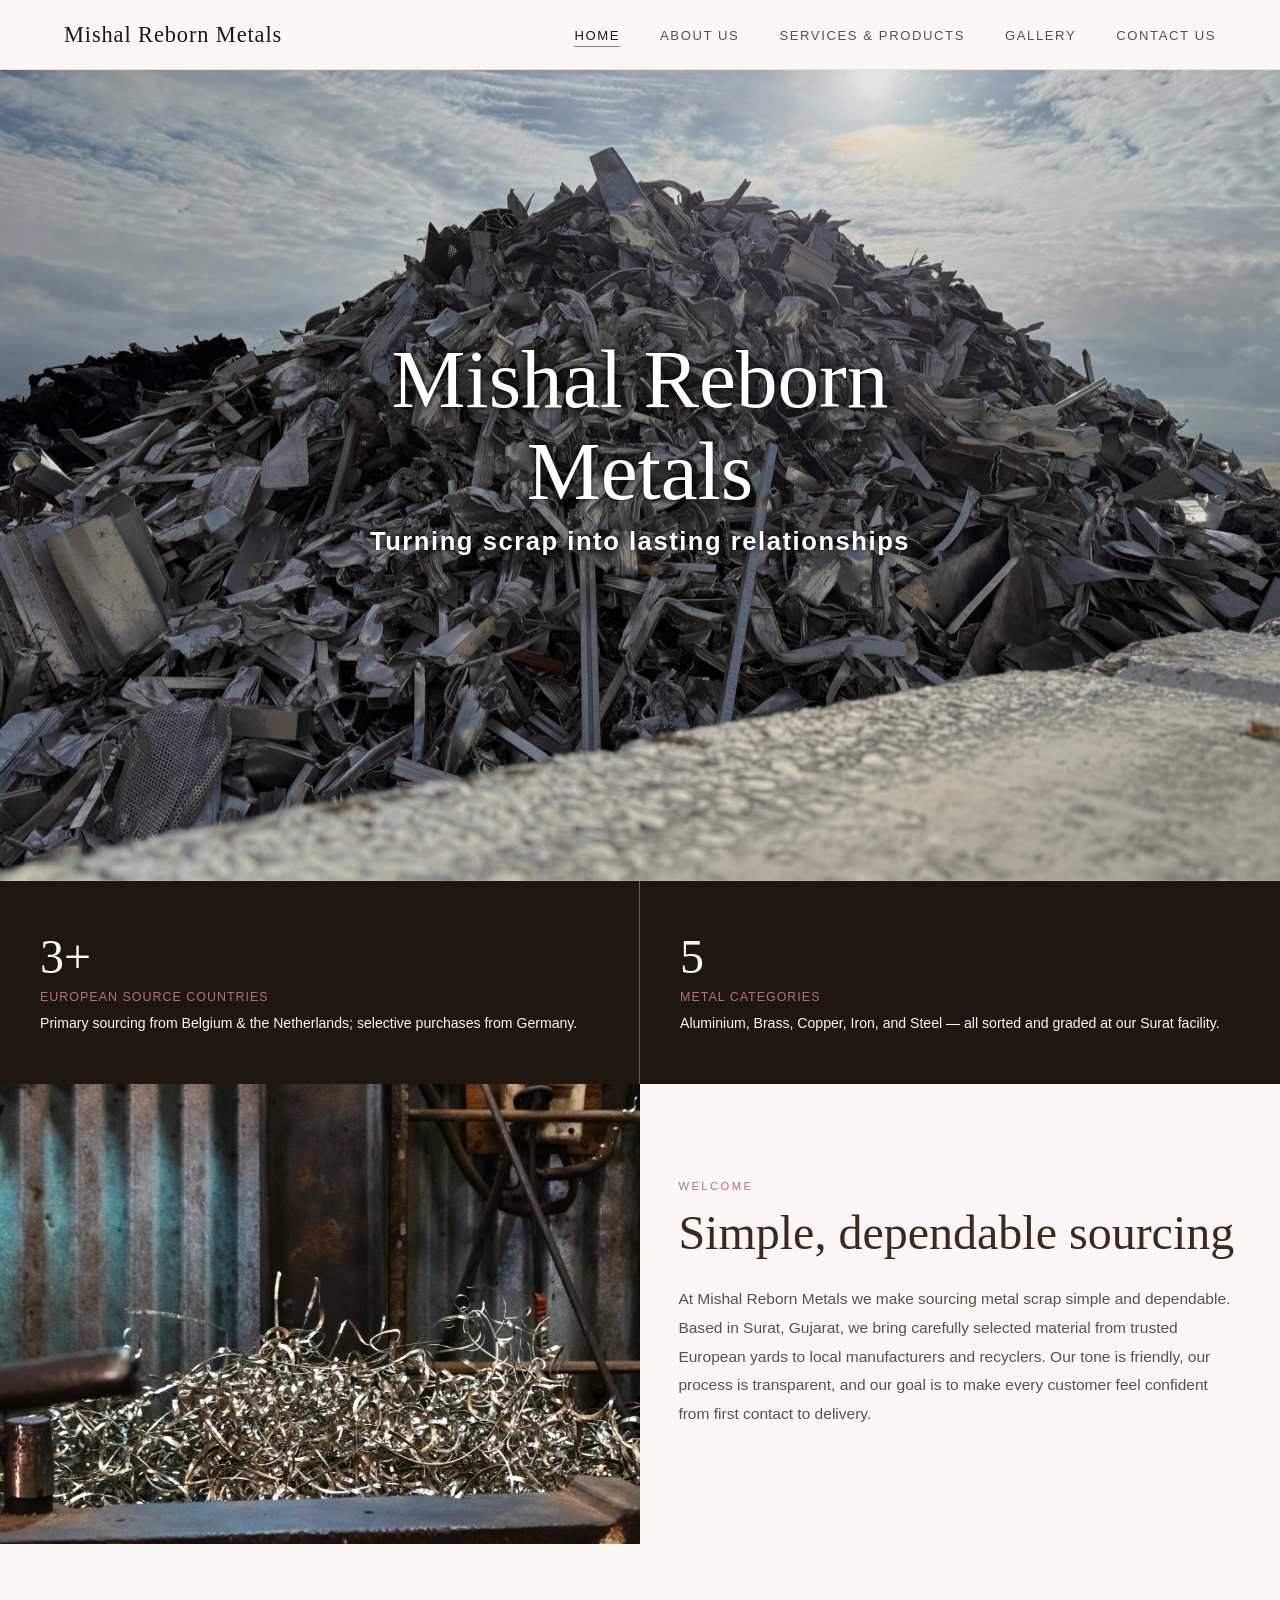
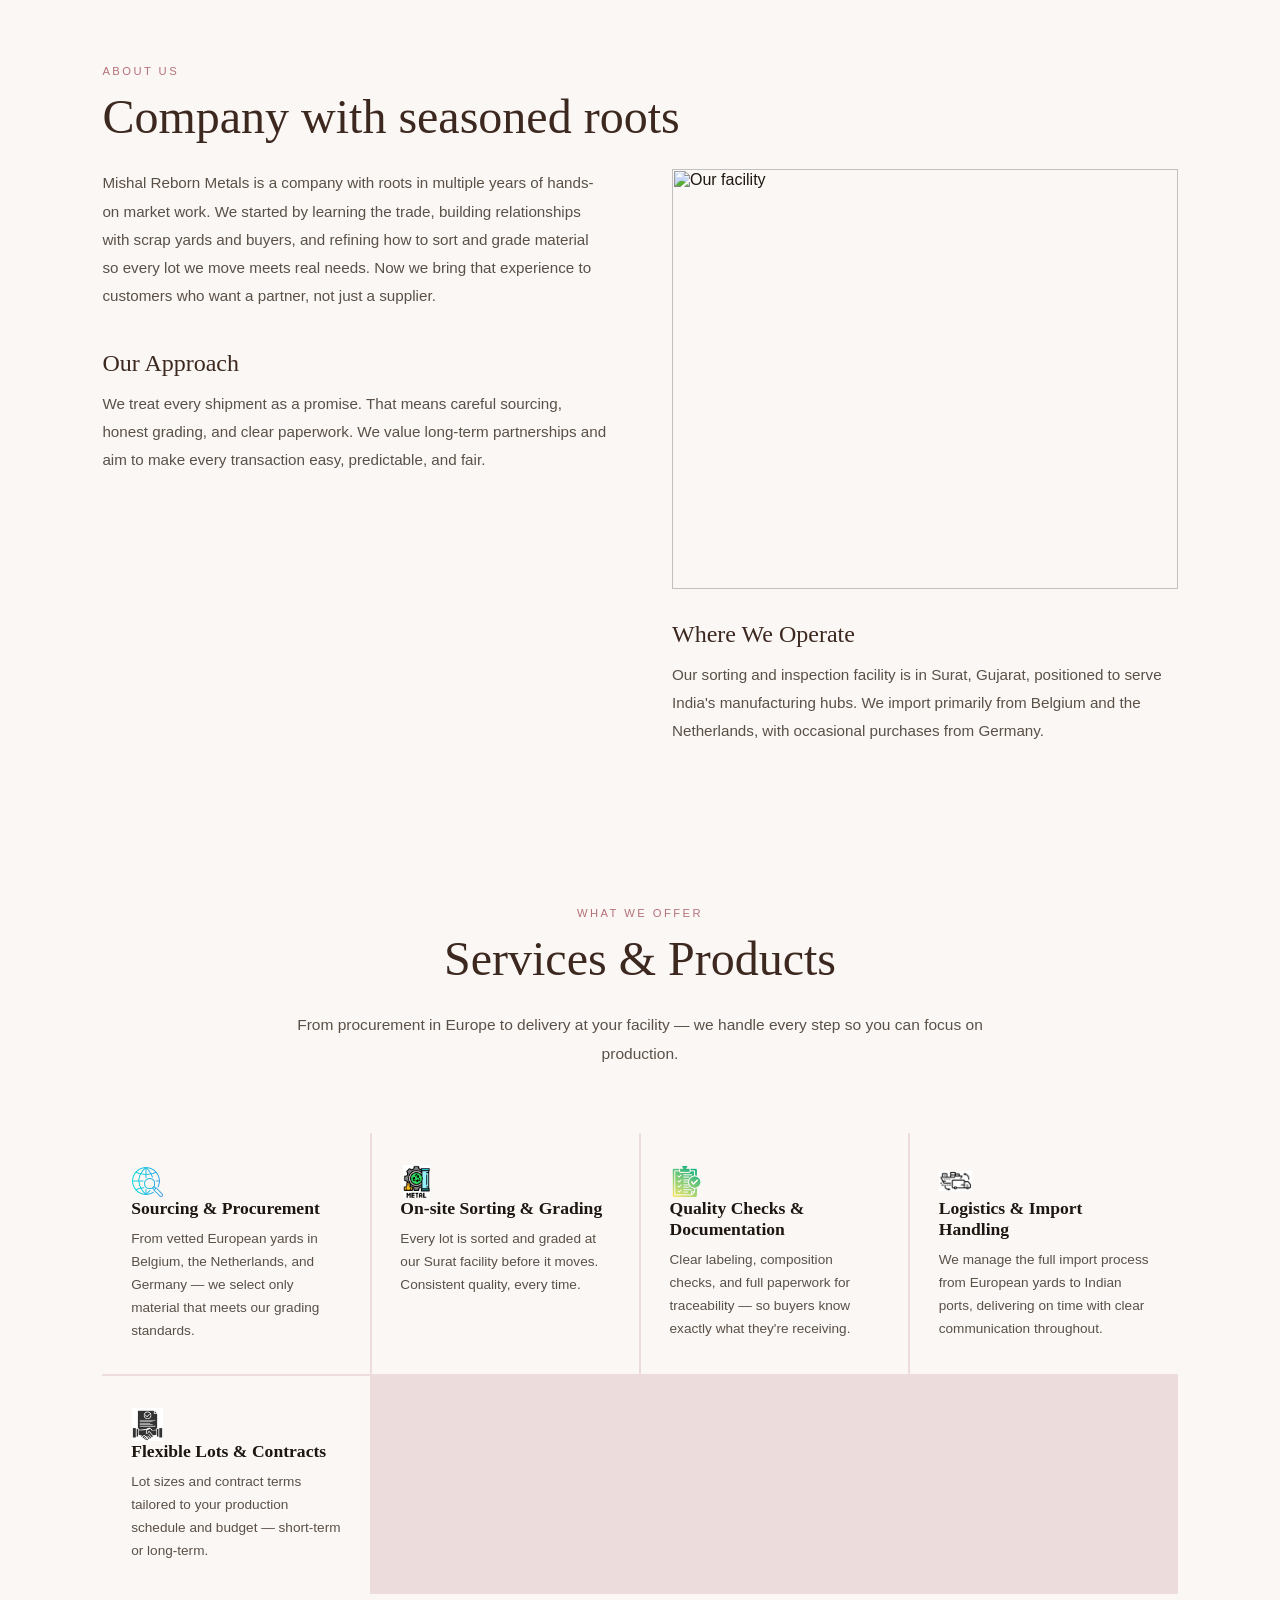
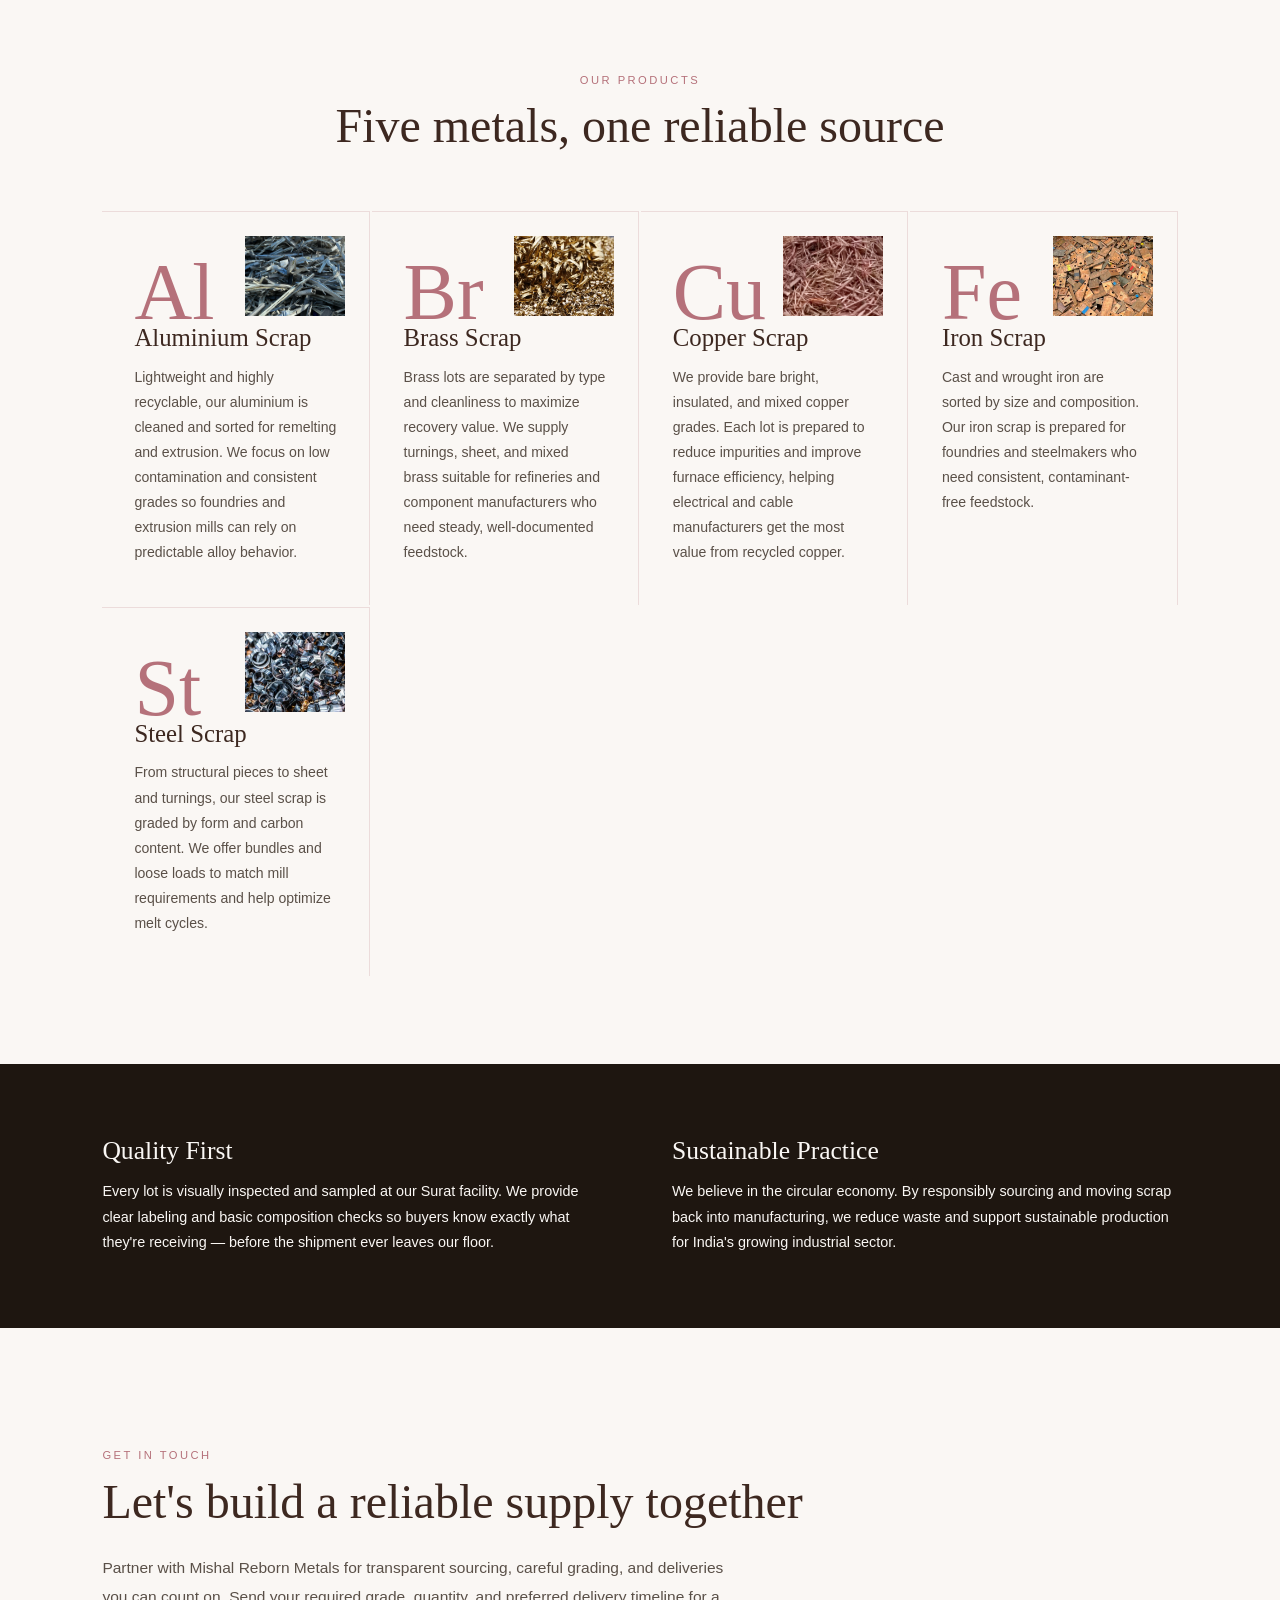
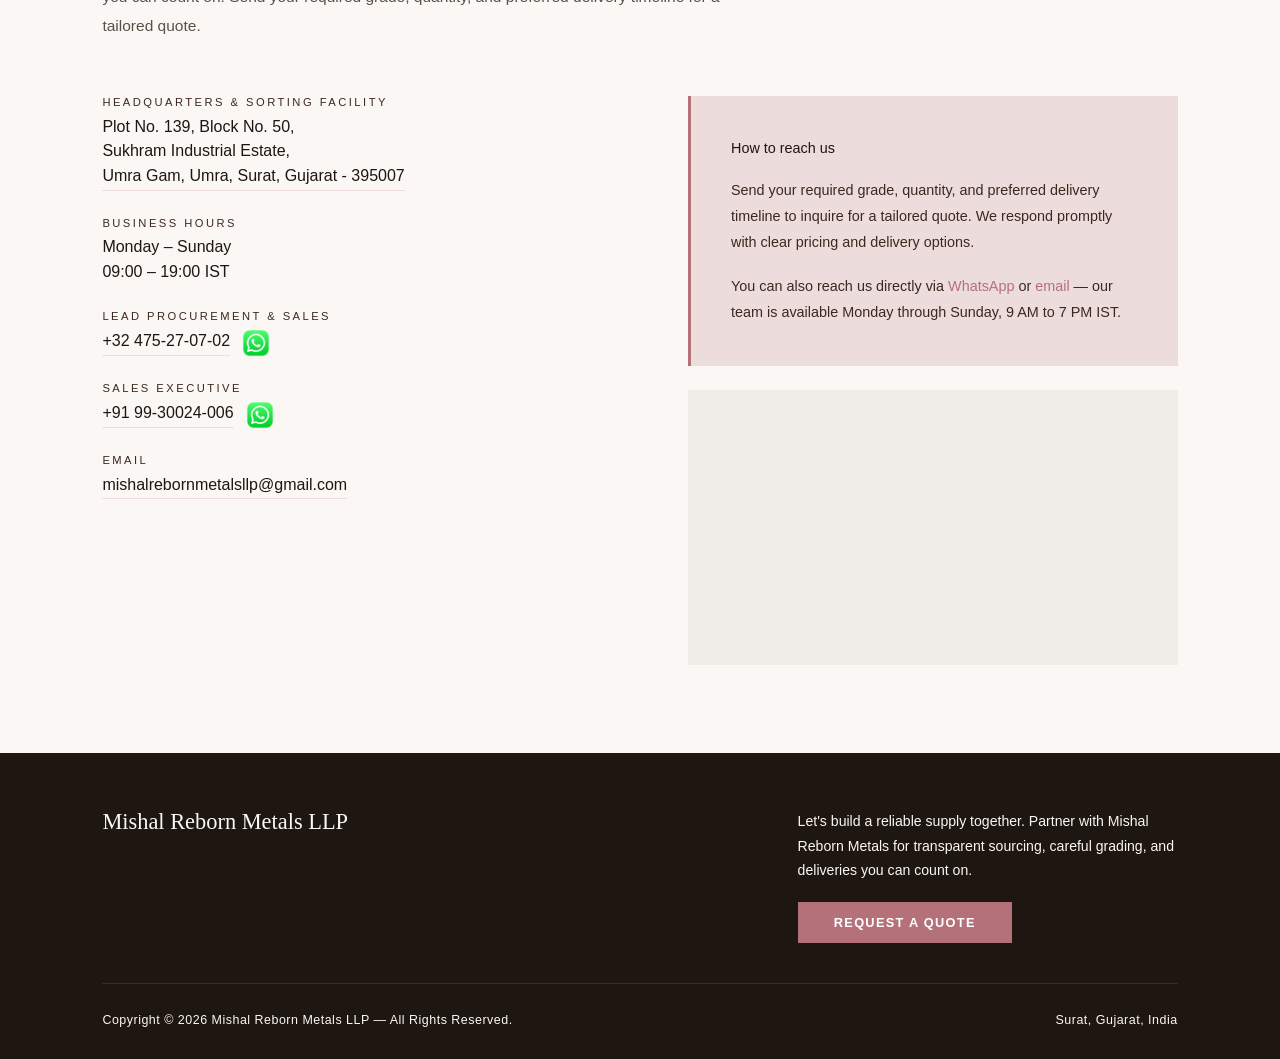
==== index.html @ 18090e24 "Update index.html" ====
@import url('https://fonts.cdnfonts.com/css/pristina');
<!DOCTYPE html>
<html lang="en">
<head>
  <meta charset="UTF-8" />
  <meta name="viewport" content="width=device-width, initial-scale=1.0" />
  <title>Mishal Reborn Metals LLP</title>
  <link href="static/styles.css" rel="stylesheet" />
</head>
<body>
  
<!-- simple & dependable or the current text
 2  -->
<nav id="navbar">
  <a class="nav-brand" href="#home">Mishal Reborn Metals</a>
  <button class="nav-toggle" id="navToggle" onclick="toggleNav()" aria-label="Menu">
    <span></span><span></span><span></span>
  </button>
  <ul class="nav-links" id="navLinks">
    <li><a href="#home"     data-page="home">Home</a></li>
    <li><a href="#about"    data-page="about">About Us</a></li>
    <li><a href="#services" data-page="services">Services &amp; Products</a></li>
    <li><a href="gallery.html">Gallery</a></li> 
    <li><a href="#contact"  data-page="contact">Contact Us</a></li>
  </ul>
</nav>

<section id="home">
  <div class="hero">
    <div class="hero-bg"></div>
    <div class="hero-overlay"></div>
    <div class="hero-content">
      <h1 class="hero-title">Mishal Reborn<br>Metals</h1>
      <p class="hero-slogan"><strong>Turning scrap into lasting relationships</strong></p>
      <div class="hero-cta">
      </div>
    </div>
  </div>

  <div class="highlights">
    <div class="highlight-card">
      <div class="highlight-num">3+</div>
      <div class="highlight-label">European Source Countries</div>
      <div class="highlight-text">Primary sourcing from Belgium &amp; the Netherlands; selective purchases from Germany.</div>
    </div>
    <div class="highlight-card">
      <div class="highlight-num">5</div>
      <div class="highlight-label">Metal Categories</div>
      <div class="highlight-text">Aluminium, Brass, Copper, Iron, and Steel — all sorted and graded at our Surat facility.</div>
    </div>
  </div>

  <div class="split">
    <div class="split-img"></div>
    <div class="split-content">
      <p class="section-label">Welcome</p>
      <h2 class="section-title">Simple, dependable sourcing</h2>
      <p class="section-body">At Mishal Reborn Metals we make sourcing metal scrap simple and dependable. Based in Surat, Gujarat, we bring carefully selected material from trusted European yards to local manufacturers and recyclers. Our tone is friendly, our process is transparent, and our goal is to make every customer feel confident from first contact to delivery.</p>
      <br/>
    </div>
  </div>
</section>
<section id="about">
  <div class="section">
    <p class="section-label">About Us</p>
    <h2 class="section-title">Company with seasoned roots</h2>
    <div class="about-grid">
      <div>
        <div class="about-block">
          <p>Mishal Reborn Metals is a company with roots in multiple years of hands-on market work. We started by learning the trade, building relationships with scrap yards and buyers, and refining how to sort and grade material so every lot we move meets real needs. Now we bring that experience to customers who want a partner, not just a supplier.</p>
        </div>
        <div class="about-block">
          <h3>Our Approach</h3>
          <p>We treat every shipment as a promise. That means careful sourcing, honest grading, and clear paperwork. We value long-term partnerships and aim to make every transaction easy, predictable, and fair.</p>
        </div>
      </div>
      <div>
        <img src="static/images/five.png" style="width:100%;height:420px;object-fit:cover;" alt="Our facility" />
        <div class="about-block" style="margin-top:2rem;">
          <h3>Where We Operate</h3>
          <p>Our sorting and inspection facility is in Surat, Gujarat, positioned to serve India's manufacturing hubs. We import primarily from Belgium and the Netherlands, with occasional purchases from Germany.</p>
        </div>
      </div>
    </div>
  </div>
</section>
<section id="services">
  <div class="section">
    <div class="services-intro">
      <p class="section-label">What We Offer</p>
      <h2 class="section-title" style="text-align:center;">Services &amp; Products</h2>
      <p class="section-body" style="max-width:100%;text-align:center;color:var(--text-mid);">From procurement in Europe to delivery at your facility — we handle every step so you can focus on production.</p>
    </div>

    <div class="services-list">
      <div class="service-card">
        <div class="service-icon"><img src="static/icons/sandp.png"/></div>
        <div class="service-name">Sourcing &amp; Procurement</div>
        <div class="service-desc">From vetted European yards in Belgium, the Netherlands, and Germany — we select only material that meets our grading standards.</div>
      </div>
      <div class="service-card">
        <div class="service-icon"><img src="static/icons/recycle.jpg"/></div>
        <div class="service-name">On-site Sorting &amp; Grading</div>
        <div class="service-desc">Every lot is sorted and graded at our Surat facility before it moves. Consistent quality, every time.</div>
      </div>
      <div class="service-card">
        <div class="service-icon"><img src="static/icons/qc.png"/></div>
        <div class="service-name">Quality Checks &amp; Documentation</div>
        <div class="service-desc">Clear labeling, composition checks, and full paperwork for traceability — so buyers know exactly what they're receiving.</div>
      </div>
      <div class="service-card">
        <div class="service-icon"><img src="static/icons/impexp.png"/></div>
        <div class="service-name">Logistics &amp; Import Handling</div>
        <div class="service-desc">We manage the full import process from European yards to Indian ports, delivering on time with clear communication throughout.</div>
      </div>
      <div class="service-card">
        <div class="service-icon"><img src="static/icons/flexible.jpg"/></div>
        <div class="service-name">Flexible Lots &amp; Contracts</div>
        <div class="service-desc">Lot sizes and contract terms tailored to your production schedule and budget — short-term or long-term.</div>
      </div>
    </div>

    <div class="products-header">
      <p class="section-label">Our Products</p>
      <h2 class="section-title" style="text-align:center;">Five metals, one reliable source</h2>
    </div>
    <div class="products-grid">
      <div class="product-card">
        <img src="static/images/alum.png" style="position:absolute;top:1.5rem;right:1.5rem;width:100px;height:80px;object-fit:cover;" alt="Aluminium scrap" />
        <div class="product-letter">Al</div>
        <div class="product-name">Aluminium Scrap</div>
        <div class="product-desc">Lightweight and highly recyclable, our aluminium is cleaned and sorted for remelting and extrusion. We focus on low contamination and consistent grades so foundries and extrusion mills can rely on predictable alloy behavior.</div>
      </div>
      <div class="product-card">
        <img src="static/images/brass.png" style="position:absolute;top:1.5rem;right:1.5rem;width:100px;height:80px;object-fit:cover;" alt="Brass scrap" />
        <div class="product-letter">Br</div>
        <div class="product-name">Brass Scrap</div>
        <div class="product-desc">Brass lots are separated by type and cleanliness to maximize recovery value. We supply turnings, sheet, and mixed brass suitable for refineries and component manufacturers who need steady, well-documented feedstock.</div>
      </div>
      <div class="product-card">
        <img src="static/images/copper.png" style="position:absolute;top:1.5rem;right:1.5rem;width:100px;height:80px;object-fit:cover;" alt="Copper scrap" />
        <div class="product-letter">Cu</div>
        <div class="product-name">Copper Scrap</div>
        <div class="product-desc">We provide bare bright, insulated, and mixed copper grades. Each lot is prepared to reduce impurities and improve furnace efficiency, helping electrical and cable manufacturers get the most value from recycled copper.</div>
      </div>
      <div class="product-card">
        <img src="static/images/iron.png" style="position:absolute;top:1.5rem;right:1.5rem;width:100px;height:80px;object-fit:cover;" alt="Iron scrap" />
        <div class="product-letter">Fe</div>
        <div class="product-name">Iron Scrap</div>
        <div class="product-desc">Cast and wrought iron are sorted by size and composition. Our iron scrap is prepared for foundries and steelmakers who need consistent, contaminant-free feedstock.</div>
      </div>
      <div class="product-card">
        <img src="static/images/steel.jpeg" style="position:absolute;top:1.5rem;right:1.5rem;width:100px;height:80px;object-fit:cover;" alt="Steel scrap" />
        <div class="product-letter">St</div>
        <div class="product-name">Steel Scrap</div>
        <div class="product-desc">From structural pieces to sheet and turnings, our steel scrap is graded by form and carbon content. We offer bundles and loose loads to match mill requirements and help optimize melt cycles.</div>
      </div>
    </div>
  </div>

  <div class="qa-banner">
    <div class="qa-block">
      <h3>Quality First</h3>
      <p>Every lot is visually inspected and sampled at our Surat facility. We provide clear labeling and basic composition checks so buyers know exactly what they're receiving — before the shipment ever leaves our floor.</p>
    </div>
    <div class="qa-block">
      <h3>Sustainable Practice</h3>
      <p>We believe in the circular economy. By responsibly sourcing and moving scrap back into manufacturing, we reduce waste and support sustainable production for India's growing industrial sector.</p>
    </div>
  </div>
</section>
<section id="contact">
  <div class="section">
    <p class="section-label">Get in Touch</p>
    <h2 class="section-title">Let's build a reliable supply together</h2>
    <p class="section-body" style="margin-bottom:3.5rem;">Partner with Mishal Reborn Metals for transparent sourcing, careful grading, and deliveries you can count on. Send your required grade, quantity, and preferred delivery timeline for a tailored quote.</p>

    <div class="contact-grid">
      <div>
        <div>
          <div class="contact-label">Headquarters &amp; Sorting Facility</div>
          <div class="contact-value"><a href="https://maps.app.goo.gl/XAs3vdvxXci3HCGb8">Plot No. 139, Block No. 50, <br>Sukhram Industrial Estate, <br>Umra Gam, Umra, Surat, Gujarat - 395007</a></div>
        </div>
        <div>
          <div class="contact-label">Business Hours</div>
          <div class="contact-value">Monday – Sunday<br>09:00 – 19:00 IST</div>
        </div>
        <div>
          <div class="contact-label">Lead Procurement &amp; Sales</div>
          <div class="contact-value">
            <a href="tel:+32475270702">+32 475-27-07-02</a>
            <a href="https://wa.me/32475270702" target="_blank" class="wa-link">
              <img src="static/icons/wicon.png" alt="WhatsApp"/>
            </a>
          </div>
        </div>
        <div>
          <div class="contact-label">Sales Executive</div>
          <div class="contact-value">
            <a href="tel:+919930024006">+91 99-30024-006</a>
            <a href="https://wa.me/919930024006" target="_blank" class="wa-link">
              <img src="static/icons/wicon.png" alt="WhatsApp"/>
            </a>
          </div>
        </div>
        <div>
          <div class="contact-label">Email</div>
          <div class="contact-value"><a href="mailto:mishalrebornmetalsllp@gmail.com">mishalrebornmetalsllp@gmail.com</a></div>
        </div>
      </div>

      <div>
        <div class="contact-form-note">
          <p style="margin-bottom:1rem;"><strong>How to reach us</strong></p>
          <p>Send your required grade, quantity, and preferred delivery timeline to inquire for a tailored quote. We respond promptly with clear pricing and delivery options.</p>
          <br/>
          <p>You can also reach us directly via <a href="https://wa.me/32475270702" target="_blank">WhatsApp</a> or <a href="mailto:mishalrebornmetalsllp@gmail.com">email</a> — our team is available Monday through Sunday, 9 AM to 7 PM IST.</p>
      </div> 
      <div class="map-wrapper">
        <iframe src="https://www.google.com/maps/embed?pb=!1m13!1m8!1m3!1d853.301931255596!2d72.8953858!3d21.2933011!3m2!1i1024!2i768!4f13.1!3m2!1m1!2zMjHCsDE3JzM1LjgiTiA3MsKwNTMnNDQuMiJF!5e1!3m2!1sen!2sin!4v1775373672856!5m2!1sen!2sin" allowfullscreen="" loading="lazy" referrerpolicy="no-referrer-when-downgrade"></iframe>
      </div>
      </div>
    </div>
  </div>
</section>

<footer>
  <div class="footer-top">
    <div>
      <div class="footer-brand">Mishal Reborn Metals LLP</div>
    </div>
    <div class="footer-cta-text">
      <p>Let's build a reliable supply together. Partner with Mishal Reborn Metals for transparent sourcing, careful grading, and deliveries you can count on.</p>
      <a class="btn-primary" href="#contact">Request a Quote</a>
    </div>
  </div>
  <div class="footer-bottom">
    <span class="footer-copy">Copyright &copy; 2026 Mishal Reborn Metals LLP — All Rights Reserved.</span>
    <span class="footer-copy">Surat, Gujarat, India</span>
  </div>
</footer>

<script>
  /* ── Smooth scroll for all anchor links ── */
  document.querySelectorAll('a[href^="#"]').forEach(link => {
    link.addEventListener('click', e => {
      const target = document.querySelector(link.getAttribute('href'));
      if (!target) return;
      e.preventDefault();
      target.scrollIntoView({ behavior: 'smooth' });
      // close mobile nav
      document.getElementById('navLinks').classList.remove('open');
      document.getElementById('navToggle').classList.remove('open');
    });
  });

  /* ── Active nav highlight on scroll ── */
  const sections = document.querySelectorAll('section[id]');
  const navLinks = document.querySelectorAll('.nav-links a[data-page]');

  const observer = new IntersectionObserver(entries => {
    entries.forEach(entry => {
      if (entry.isIntersecting) {
        navLinks.forEach(a => {
          a.classList.toggle('active', a.dataset.page === entry.target.id);
        });
      }
    });
  }, { rootMargin: '-40% 0px -55% 0px' });

  sections.forEach(s => observer.observe(s));

  /* ── Sticky nav shadow ── */
  window.addEventListener('scroll', () => {
    document.getElementById('navbar').classList.toggle('scrolled', window.scrollY > 10);
  });

  /* ── Mobile nav toggle ── */
  function toggleNav() {
    document.getElementById('navLinks').classList.toggle('open');
    document.getElementById('navToggle').classList.toggle('open');
  }
</script>
</body>
</html>
---- static/styles.css ----
@import url('https://fonts.cdnfonts.com/css/pristina');
:root {
  /* ── Rose Ivory Palette ── */
  --color-rose-700:       #8f4f57;
  --color-rose-700-20:    #b5717a33;
  --color-rose-500:       #b5717a;
  --color-blush-400:      #e8c4c8;
  --color-terracotta:     #e05c42;
  --color-sand-400:       #f2ece5;
  --color-sand-500:       #e8e0d8;
  --color-sand-600:       #d4c8be;
  --color-walnut:         #5a5048;
  --color-ivory:          #faf7f4;
  --color-espresso:       #1e1610;
  --color-mahogany:       #2c1e1a;
  --color-bark:           #3d2820;
  --color-driftwood:      #9a8e86;

  /* ── Semantic Aliases (drop-in replacements) ── */
  --alabaster:      var(--color-ivory);
  --beige:          var(--color-sand-600);
  --sage:           var(--color-rose-500);
  --sage-dark:      var(--color-bark);
  --accent-red:     var(--color-terracotta);
  --text-dark:      var(--color-espresso);
  --text-mid:       var(--color-walnut);
  --text-light:     var(--color-driftwood);

  --bg-main:        var(--alabaster);
  --bg-secondary:   var(--color-sand-400);
  --border-color:   var(--color-sand-500);
  --border-hairline:var(--color-sand-400);
  --primary:        var(--sage);
  --primary-hover:  var(--color-rose-700);
  --primary-light:  var(--color-blush-400);
  --primary-fade:   var(--color-rose-700-20);
  --link:           var(--sage);
  --link-hover:     rgba(143, 79, 87, 0.7);
  --footer-bg:      var(--color-mahogany);
  --footer-text:    var(--alabaster);
  --header-bg:      rgba(250, 247, 244, 0.92);
  --header-link:    var(--text-dark);
  --sale-bg:        var(--accent-red);
  --text-dark-alt:  var(--text-dark);
  --text-mid-alt:   var(--text-mid);
  --text-light-alt: var(--text-light);
}
*, *::before, *::after { box-sizing: border-box; margin: 0; padding: 0; }

body {
  font-family: 'Jost', sans-serif;
  background: var(--alabaster);
  color: var(--text-dark-alt);
  overflow-x: hidden;
}

nav {
  position: fixed;
  top: 0; left: 0; right: 0;
  z-index: 1000;
  display: flex;
  align-items: center;
  justify-content: space-between;
  padding: 0 5%;
  height: 70px;
  background: var(--alabaster);
  backdrop-filter: blur(8px);
  border-bottom: 1px solid var(--border-color);
  transition: box-shadow 0.3s;
}
nav.scrolled { box-shadow: 0 2px 20px rgba(58, 44, 0, 0.08); }

.nav-brand {
  font-family: 'Pristina';
  font-size: 1.4rem;
  font-weight: 500;
  letter-spacing: 0.04em;
  color: var(--text-dark);
  text-decoration: none;
  cursor: pointer;
}

.nav-links {
  display: flex;
  gap: 2.5rem;
  list-style: none;
}
.nav-links a {
  font-family: 'Jost', sans-serif;
  font-size: 0.82rem;
  font-weight: 500;
  letter-spacing: 0.12em;
  text-transform: uppercase;
  color: var(--text-mid-alt);
  text-decoration: none;
  padding-bottom: 3px;
  border-bottom: 1.5px solid transparent;
  transition: color 0.2s, border-color 0.2s;
}
.nav-links a:hover,
.nav-links a.active { color: var(--text-dark); border-bottom-color: var(--primary); }

.nav-toggle {
  display: none;
  flex-direction: column;
  gap: 5px;
  cursor: pointer;
  background: none;
  border: none;
  padding: 4px;
}
.nav-toggle span { display: block; width: 24px; height: 1.5px; background: var(--text-dark-alt); transition: 0.3s; }
.nav-toggle.open span:nth-child(1) { transform: translateY(6.5px) rotate(45deg); }
.nav-toggle.open span:nth-child(2) { opacity: 0; }
.nav-toggle.open span:nth-child(3) { transform: translateY(-6.5px) rotate(-45deg); }

/* ===== SECTIONS ===== */
section {
  padding-top: 33px;
}

.hero {
  position: relative;
  height: calc(100vh - 70px);
  min-height: 520px;
  display: flex;
  align-items: center;
  justify-content: center;
  text-align: center;
  overflow: hidden;
}
.hero-bg {
  position: absolute; inset: 0;
  background: url('https://sanaygodhani.github.io/mrm/static/images/3.jpeg') center center / cover no-repeat;
  transform: scale(1.04);
  opacity: 1;
  animation: zoomOut 12s ease forwards;
}
@keyframes zoomOut { from { transform: scale(1.06); } to { transform: scale(1.0); } }
.hero-overlay {
  position: absolute; inset: 0;
  background: rgba(0, 0, 0, 0.11);
}
.hero-content {
  position: relative;
  z-index: 2;
  padding: 0 1.5rem;
  max-width: 780px;
  animation: riseIn 1.1s ease 0.2s both;
}
.hero-title {
  font-family: 'Pristina';
  font-size: clamp(2.8rem, 7vw, 5.2rem);
  font-weight: 500;
  line-height: 1.1;
  color: white;
  text-shadow: 0 0 20px rgba(0,0,0,0.5), 0 0 5px rgba(0,0,0,0.8);
  margin-bottom: 0.6rem;
}

.hero-slogan {
  font-size: clamp(1.05rem, 2vw, 1.85rem);
  font-weight: 350;
  letter-spacing: 0.06em;
  color: white;
  text-shadow: 0 0 15px rgba(0,0,0,0.5), 0 0 4px rgba(0,0,0,0.7);
  margin-bottom: 2.6rem;
}
.hero-cta {
  display: inline-flex;
  gap: 1rem;
  flex-wrap: wrap;
  justify-content: center;
}

.btn-primary {
  display: inline-block;
  padding: 0.75rem 2.2rem;
  background: var(--primary);
  color: #ffffff;
  font-size: 0.8rem;
  font-weight: 600;
  letter-spacing: 0.1em;
  text-transform: uppercase;
  text-decoration: none;
  border: 1.5px solid var(--primary);
  cursor: pointer;
  transition: background 0.25s, color 0.25s;
}
.btn-primary:hover { background: var(--primary-hover); border-color: var(--primary-hover); }
.btn-outline {
  display: inline-block;
  padding: 0.75rem 2.2rem;
  background: transparent;
  color: #ffffff;
  font-size: 0.8rem;
  font-weight: 600;
  letter-spacing: 0.1em;
  text-transform: uppercase;
  text-decoration: none;
  border: 1.5px solid rgba(255, 255, 255, 0.6);
  cursor: pointer;
  transition: background 0.25s, border-color 0.25s;
}
.btn-outline:hover { background: rgba(255, 255, 255, 0.1); border-color: #ffffff; }

.section { padding: 5.5rem 8%; }

.section-label {
  font-size: 0.7rem;
  letter-spacing: 0.22em;
  text-transform: uppercase;
  font-weight: 500;
  color: var(--primary);
  margin-bottom: 0.7rem;
}
.section-title {
  font-family: 'Cormorant Garamond', serif;
  font-size: clamp(2rem, 4vw, 3rem);
  font-weight: 400;
  line-height: 1.2;
  color: var(--sage-dark);
  margin-bottom: 1.5rem;
}
.section-title em { font-style: italic; color: var(--sage-dark); }
.section-body {
  font-size: 0.97rem;
  font-weight: 300;
  line-height: 1.85;
  color: var(--text-mid);
  max-width: 640px;
}

.highlights {
  display: grid;
  grid-template-columns: repeat(2, 1fr);
  background: var(--text-dark);
}
.highlight-card {
  padding: 3rem 2.5rem;
  border-right: 1px solid rgba(255, 255, 255, 0.299);
}
.highlight-card:last-child { border-right: none; }
.highlight-num {
  font-family: 'Cormorant Garamond', serif;
  font-size: 3rem;
  font-weight: 300;
  color: var(--alabaster);
  margin-bottom: 0.4rem;
}
.highlight-label {
  font-size: 0.78rem;
  font-weight: 500;
  letter-spacing: 0.08em;
  color: var(--sage);
  margin-bottom: 0.5rem;
  text-transform: uppercase;
}
.highlight-text {
  font-size: 0.88rem;
  font-weight: 300;
  line-height: 1.65;
  color: var(--alabaster);
}

.split { display: grid; grid-template-columns: 1fr 1fr; }
.split-img {
  background: url('https://sanaygodhani.github.io/mrm/static/images/home.jpeg') center/cover no-repeat;
  min-height: 460px;
}
.split-content { padding: 5rem 6%; display: flex; flex-direction: column; justify-content: center; }
#about .section { padding-bottom: 0; }
.about-grid {
  display: grid;
  grid-template-columns: 1fr 1fr;
  gap: 4rem;
  align-items: start;
}
.about-block { margin-bottom: 2.5rem; }
.about-block h3 {
  font-family: 'Cormorant Garamond', serif;
  font-size: 1.5rem;
  font-weight: 500;
  color: var(--sage-dark);
  margin-bottom: 0.8rem;
}
.about-block p {
  font-size: 0.95rem;
  font-weight: 300;
  line-height: 1.85;
  color: var(--text-mid-alt);
}
.services-intro {
  max-width: 720px;
  margin: 0 auto 4rem;
  text-align: center;
}
.services-list {
  display: grid;
  grid-template-columns: repeat(auto-fit, minmax(220px, 1fr));
  gap: 1.5px;
  background: var(--primary-fade);
  margin-bottom: 5rem;
}
.service-card {
  background: var(--alabaster);
  padding: 2rem 1.8rem;
  transition: background 0.25s;
}
.service-card:hover { background:var(--primary-fade); }
.service-icon img {
  max-width: 100%;
  max-height: 100%;
  width: 33px;
  height: 33px;
  object-fit: contain;
}
.service-name {
  font-family: 'Cormorant Garamond', serif;
  font-size: 1.1rem;
  font-weight: 600;
  color: var(--text-dark-alt);
  margin-bottom: 0.5rem;
}
.service-desc {
  font-size: 0.85rem;
  font-weight: 300;
  line-height: 1.7;
  color: var(--text-mid-alt);
}

.products-header {
  text-align: center;
  max-width: 700px;
  margin: 0 auto 3.5rem;
}
.products-grid {
  display: grid;
  grid-template-columns: repeat(auto-fit, minmax(250px, 1fr));
  gap: 1.5px;
  background: transparent;
}
.product-card {
  background: var(--alabaster);
  padding: 2.5rem 2rem;
  position: relative;
  transition: background 0.25s;
  border-right: 1.5px solid var(--primary-fade);
  border-top:1.5px solid var(--primary-fade);
}
.product-card:hover { background: var(--primary-fade); }
.product-letter {
  font-family: 'Cormorant Garamond', serif;
  font-size: 5rem;
  font-weight: 300;
  color: var(--primary);
  line-height: 1;
  margin-bottom: -0.5rem;
}
.product-name {
  font-family: 'Cormorant Garamond', serif;
  font-size: 1.55rem;
  font-weight: 500;
  color: var(--sage-dark);
  margin-bottom: 0.8rem;
}
.product-desc {
  font-size: 0.88rem;
  font-weight: 300;
  line-height: 1.78;
  color: var(--text-mid-alt);
}

.qa-banner {
  background: var(--text-dark);
  padding: 4.5rem 8%;
  display: grid;
  grid-template-columns: 1fr 1fr;
  gap: 4rem;
}
.qa-block h3 {
  font-family: 'Cormorant Garamond', serif;
  font-size: 1.6rem;
  font-weight: 400;
  color: var(--alabaster);
  margin-bottom: 0.8rem;
}
.qa-block p {
  font-size: 0.9rem;
  font-weight: 300;
  line-height: 1.8;
  color: var(--alabaster);
}

/* ===== GALLERY ===== */
.gallery-grid {
  display: grid;
  grid-template-columns: repeat(3, 1fr);
  grid-auto-rows: 260px;
  gap: 6px;
}

.gallery-item {
  position: relative;
  overflow: hidden;
  background: var(--border-color);
}

.gallery-wide { grid-column: span 2; }
.gallery-tall { grid-row: span 2; }
.gallery-feature { grid-column: span 3; grid-row: span 1; height: 340px; }

.gallery-item img {
  width: 100%;
  height: 100%;
  object-fit: cover;
  display: block;
  transition: transform 0.5s ease, filter 0.4s ease;
  filter: saturate(0.85);
}
.gallery-item:hover img {
  transform: scale(1.04);
  filter: saturate(1);
}

.gallery-caption {
  position: absolute;
  bottom: 0; left: 0; right: 0;
  padding: 0.9rem 1.1rem 0.8rem;
  background: linear-gradient(to top, rgba(0, 0, 0, 0.7) 0%, transparent 100%);
  font-size: 0.75rem;
  letter-spacing: 0.1em;
  text-transform: uppercase;
  color: rgba(255, 255, 255, 0.9);
  transform: translateY(4px);
  opacity: 0;
  transition: opacity 0.3s, transform 0.3s;
}
.gallery-item:hover .gallery-caption {
  opacity: 1;
  transform: translateY(0);
}
.gallery-caption-feature {
  font-size: 0.85rem;
  letter-spacing: 0.14em;
}

/* ===== LIGHTBOX ===== */
.lightbox {
  position: fixed;
  inset: 0;
  background: rgba(0, 0, 0, 0.9);
  z-index: 2000;
  display: flex;
  align-items: center;
  justify-content: center;
  padding: 2rem;
  animation: fadeIn 0.2s ease;
}
@keyframes fadeIn { from { opacity: 0; } to { opacity: 1; } }
.lightbox-inner {
  position: relative;
  max-width: 90vw;
  max-height: 90vh;
}
.lightbox-inner img {
  max-width: 90vw;
  max-height: 85vh;
  object-fit: contain;
  display: block;
  border: 1px solid rgba(255, 255, 255, 0.1);
}
.lightbox-close {
  position: absolute;
  top: -2.2rem;
  right: 0;
  background: none;
  border: none;
  color: rgba(255, 255, 255, 0.7);
  font-size: 1.2rem;
  cursor: pointer;
  letter-spacing: 0.05em;
  transition: color 0.2s;
}
.lightbox-close:hover { color: #ffffff; }

.contact-grid {
  display: grid;
  grid-template-columns: 1fr 1fr;
  gap: 6rem;
  align-items: start;
}
.contact-label {
  font-size: 0.7rem;
  letter-spacing: 0.22em;
  text-transform: uppercase;
  color: var(--sage-dark);
  margin-bottom: 0.4rem;
}
.contact-value {
  display: flex;
  align-items: center;
  flex-wrap: wrap;
  gap: 0.75rem;            /* balanced spacing between number and icon */
  font-size: 1rem;
  font-weight: 400;
  color: var(--text-dark-alt);
  margin-bottom: 1.6rem;
  line-height: 1.55;
}

.contact-value a:not(.wa-link) {
  color: var(--text-dark-alt);
  text-decoration: none;
  border-bottom: 1px solid var(--primary-fade);
  padding-bottom: 1px;
  transition: border-color 0.2s;
}
.contact-value a:not(.wa-link):hover {
  border-color: var(--primary);
}

.wa-link {
  display: inline-flex;
  align-items: center;
  justify-content: center;
  border-bottom: 0 !important;
  padding-bottom: 0 !important;
  line-height: 1;
  transition: transform 0.2s ease;
}

/* WhatsApp icon image */
.wa-link img {
  width: 28px;             /* more elegant, matches text scale */
  height: 28px;
  display: block;
  transition: transform 0.2s ease, filter 0.2s ease;
  border-radius: 4px;      /* subtle rounding, optional – remove if icon has its own shape */
}

/* Hover effects: gentle scale + soft shadow */
.wa-link:hover img {
  transform: scale(1.08);
  filter: drop-shadow(0 2px 4px rgba(0, 0, 0, 0.1));
}
.contact-form-note {
  background: var(--primary-fade);
  padding: 2.5rem;
  border-left: 3px solid var(--primary);
}
.contact-form-note p {
  font-size: 0.9rem;
  font-weight: 300;
  line-height: 1.8;
  color: var(--sage-dark);
}
.contact-form-note strong { color: var(--text-dark-alt); font-weight: 500; }
.contact-form-note a {
  color: var(--primary);
  text-decoration: none;
  font-weight: 500;
  border-bottom: 1px solid transparent;
  transition: border-color 0.2s;
}

.contact-form-note a:hover {
  border-bottom-color: var(--primary);
}
.map-wrapper {
  width: 100%;
  margin-top: 1.5rem;
  overflow: hidden;
  box-shadow: var(--shadow-sm);
  background: #f0ece7;
}

.map-wrapper iframe {
  display: block;
  width: 100%;
  height: auto;
  aspect-ratio: 16 / 9; 
  border: 0;
  transition: all 0.2s;
}
footer {
  background: var(--text-dark);
  padding: 3.5rem 8% 2rem;
}
.footer-top {
  display: flex;
  justify-content: space-between;
  align-items: flex-start;
  gap: 3rem;
  padding-bottom: 2.5rem;
  border-bottom: 1px solid rgba(249,238,244,0.1);
  flex-wrap: wrap;
}
.footer-brand {
  font-family: 'Pristina';
  font-size: 1.4rem;
  font-weight: 400;
  color: var(--alabaster);
  margin-bottom: 0.6rem;
}
.footer-tagline {
  font-size: 0.82rem;
  font-weight: 300;
  color: var(--alabaster);
}
.footer-address-link {
  font-size: 0.82rem;
  font-weight: 300;
  color: rgba(249, 238, 244, 0.5);
  margin-top: 0.75rem;
  line-height: 1.4;
  font-style: normal;
  text-decoration: none;
  display: inline-block;
  transition: color 0.2s ease;
}
.footer-address-link:hover {
  color: rgba(249, 238, 244, 0.8);
  text-decoration: underline;
}
.footer-cta-text { max-width: 380px; }
.footer-cta-text p {
  font-size: 0.88rem;
  font-weight: 300;
  line-height: 1.75;
  color: var(--alabaster);
  margin-bottom: 1.2rem;
}
.footer-bottom {
  padding-top: 1.8rem;
  display: flex;
  justify-content: space-between;
  align-items: center;
  flex-wrap: wrap;
  gap: 1rem;
}
.footer-copy {
  font-size: 0.78rem;
  color: var(--alabaster);
  letter-spacing: 0.04em;
}

/* ===== RESPONSIVE ===== */
@media (max-width: 900px) {
  .nav-links {
    display: none;
    flex-direction: column;
    position: absolute;
    top: 70px; left: 0; right: 0;
    background: var(--alabaster);
    border-top: 1px solid var(--border-color);
    padding: 1.5rem 5%;
    gap: 1.2rem;
  }
  .nav-links.open { display: flex; }
  .nav-toggle { display: flex; }
  .highlights { grid-template-columns: 1fr; }
  .highlight-card { border-right: none; border-bottom: 1px solid rgba(255, 255, 255, 0.1); }
  .split { grid-template-columns: 1fr; }
  .split-img { min-height: 280px; }
  .about-grid { grid-template-columns: 1fr; gap: 0; }
  .section {
    padding: 4rem 6%;
  }
  .contact-grid {
    grid-template-columns: 1fr;
    gap: 2.5rem;
  }
  .section-title {
    font-size: 1.9rem;
  }
  .contact-form-note {
    padding: 1.8rem;
  }
  .map-wrapper iframe {
    aspect-ratio: 16 / 9;
    width: 100%;
  }
  .qa-banner { grid-template-columns: 1fr; gap: 2rem; }
  .footer-top { flex-direction: column; }
  .section { padding: 4rem 6%; }
  .gallery-grid {
    grid-template-columns: repeat(2, 1fr);
    grid-auto-rows: 220px;
  }
  .gallery-wide { grid-column: span 2; }
  .gallery-tall { grid-row: span 1; }
  .gallery-feature { grid-column: span 2; }
}
@media (max-width: 600px) {
  .products-grid { grid-template-columns: 1fr; }
  .services-list { grid-template-columns: 1fr; }
  .gallery-grid {
    grid-template-columns: 1fr;
    grid-auto-rows: 200px;
  }
  .section {
    padding: 3rem 5%;
  }
  .section-title {
    font-size: 1.7rem;
    letter-spacing: -0.2px;
  }
  .section-body {
    font-size: 1rem;
    margin-bottom: 2.5rem !important;
  }
  .contact-value {
    font-size: 0.95rem;
    gap: 0.6rem;
    margin-bottom: 1.2rem;
  }
  .contact-label {
    font-size: 0.65rem;
  }
  .contact-form-note {
    padding: 1.5rem;
  }
  .contact-form-note p {
    font-size: 0.9rem;
    line-height: 1.65;
  }
  .wa-link img {
    width: 24px;
    height: 24px;
  }
  .map-wrapper {
    margin-top: 1.25rem;
  }
  .map-wrapper iframe {
    aspect-ratio: 4 / 3;   /* on very small screens slightly taller for readability */
  }
  .gallery-wide,
  .gallery-tall,
  .gallery-feature { grid-column: span 1; grid-row: span 1; height: 200px; }
}
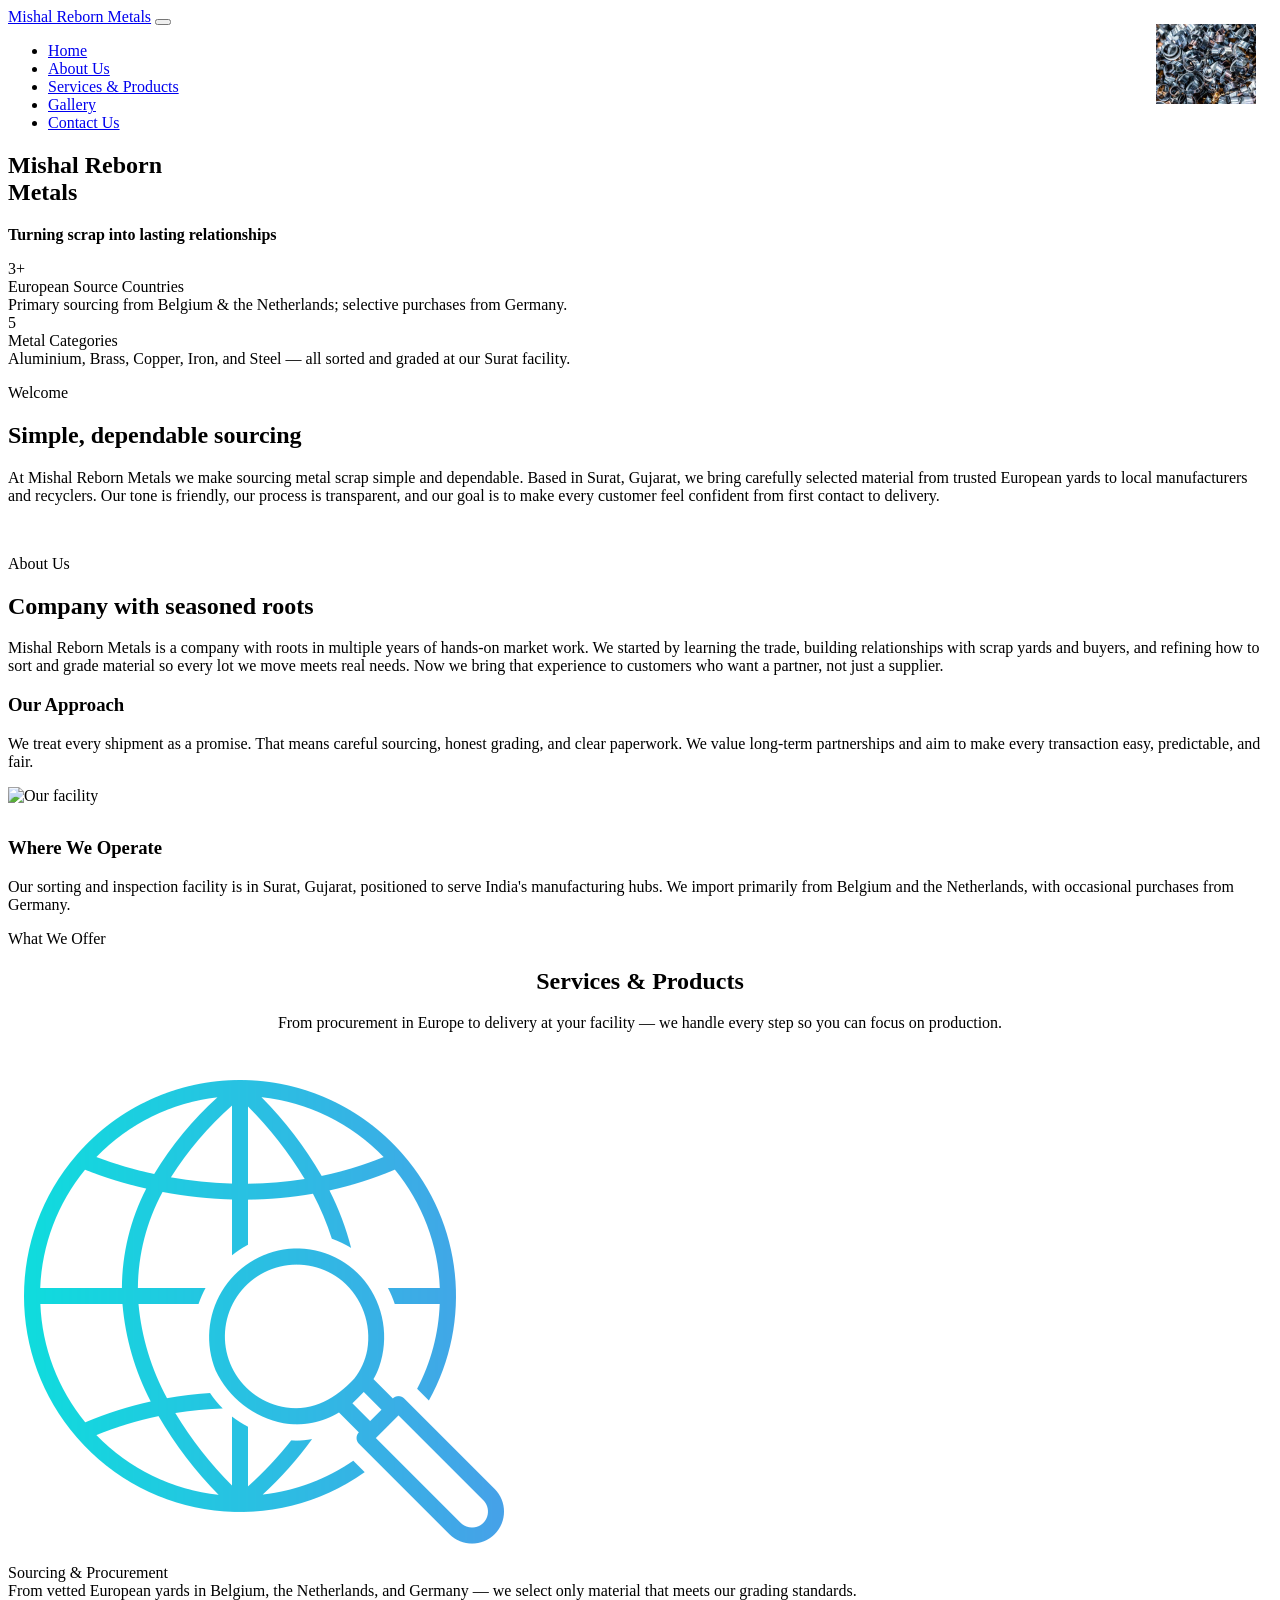
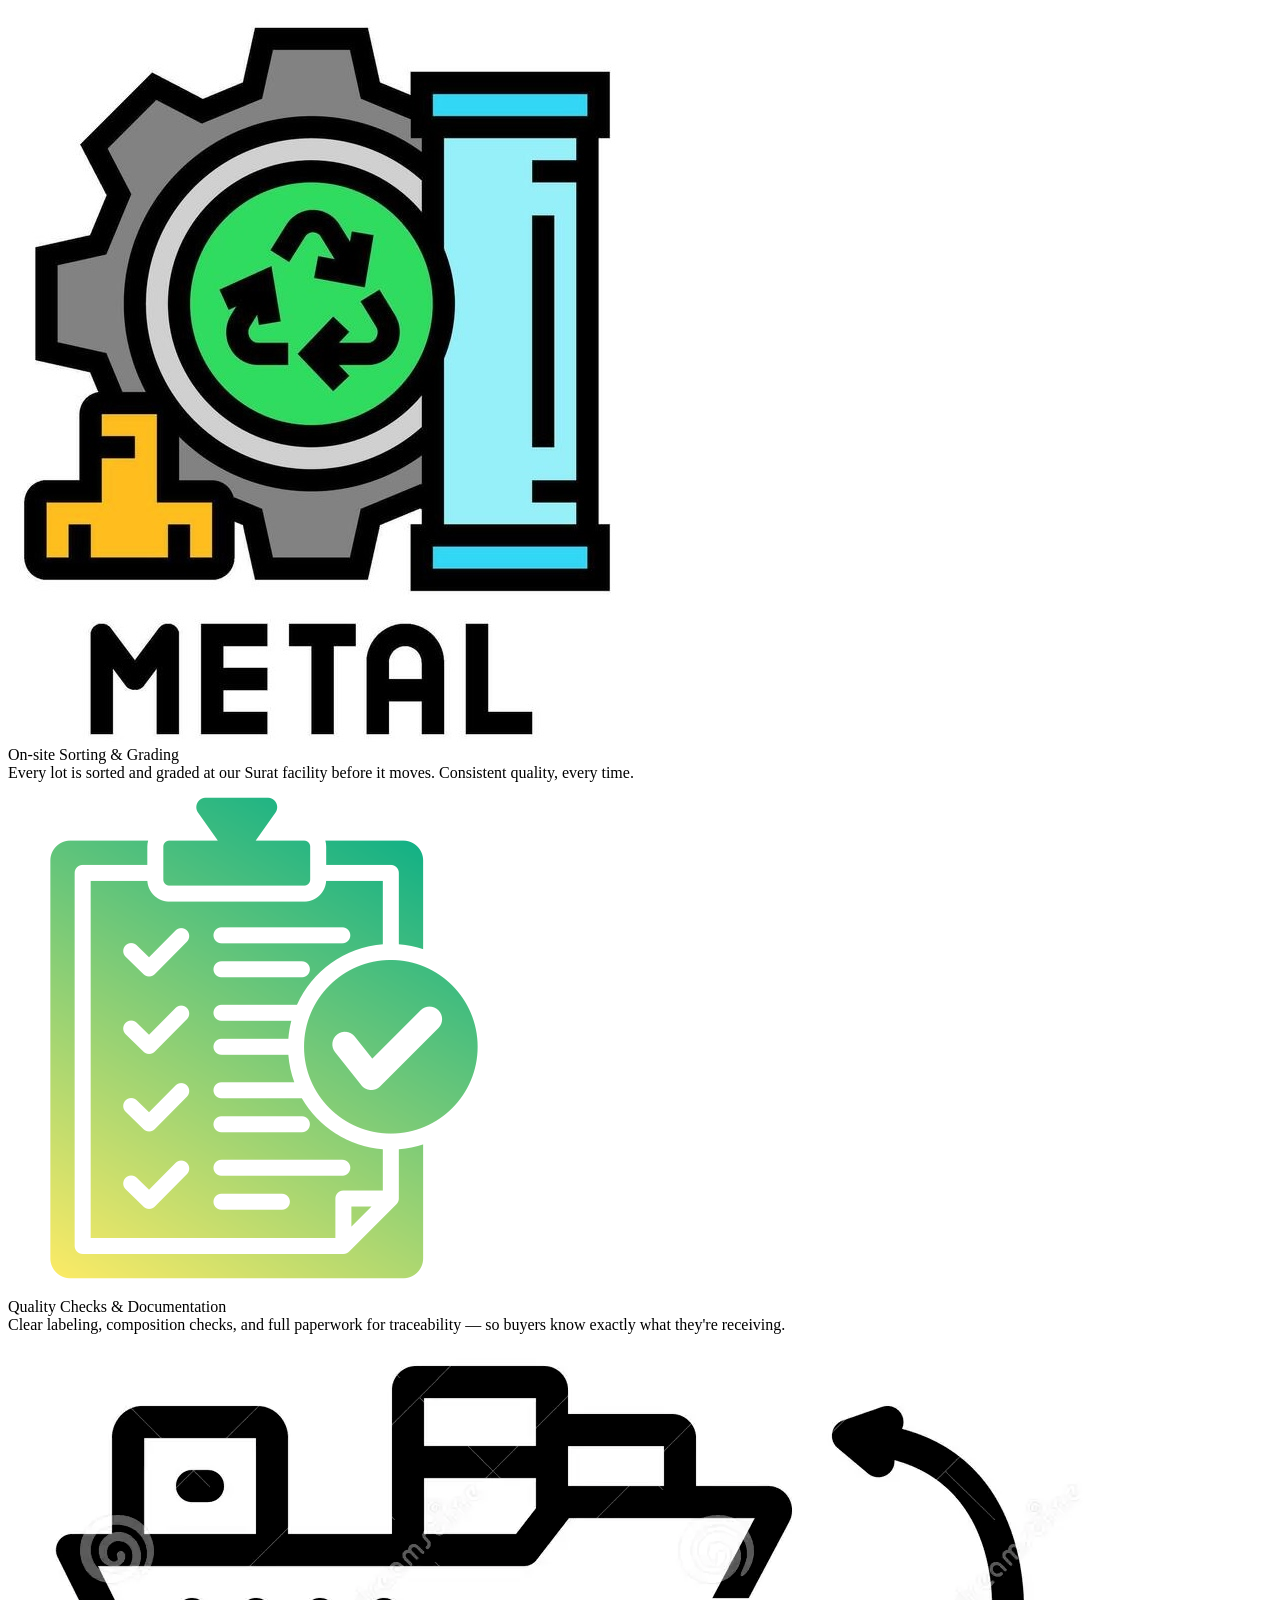
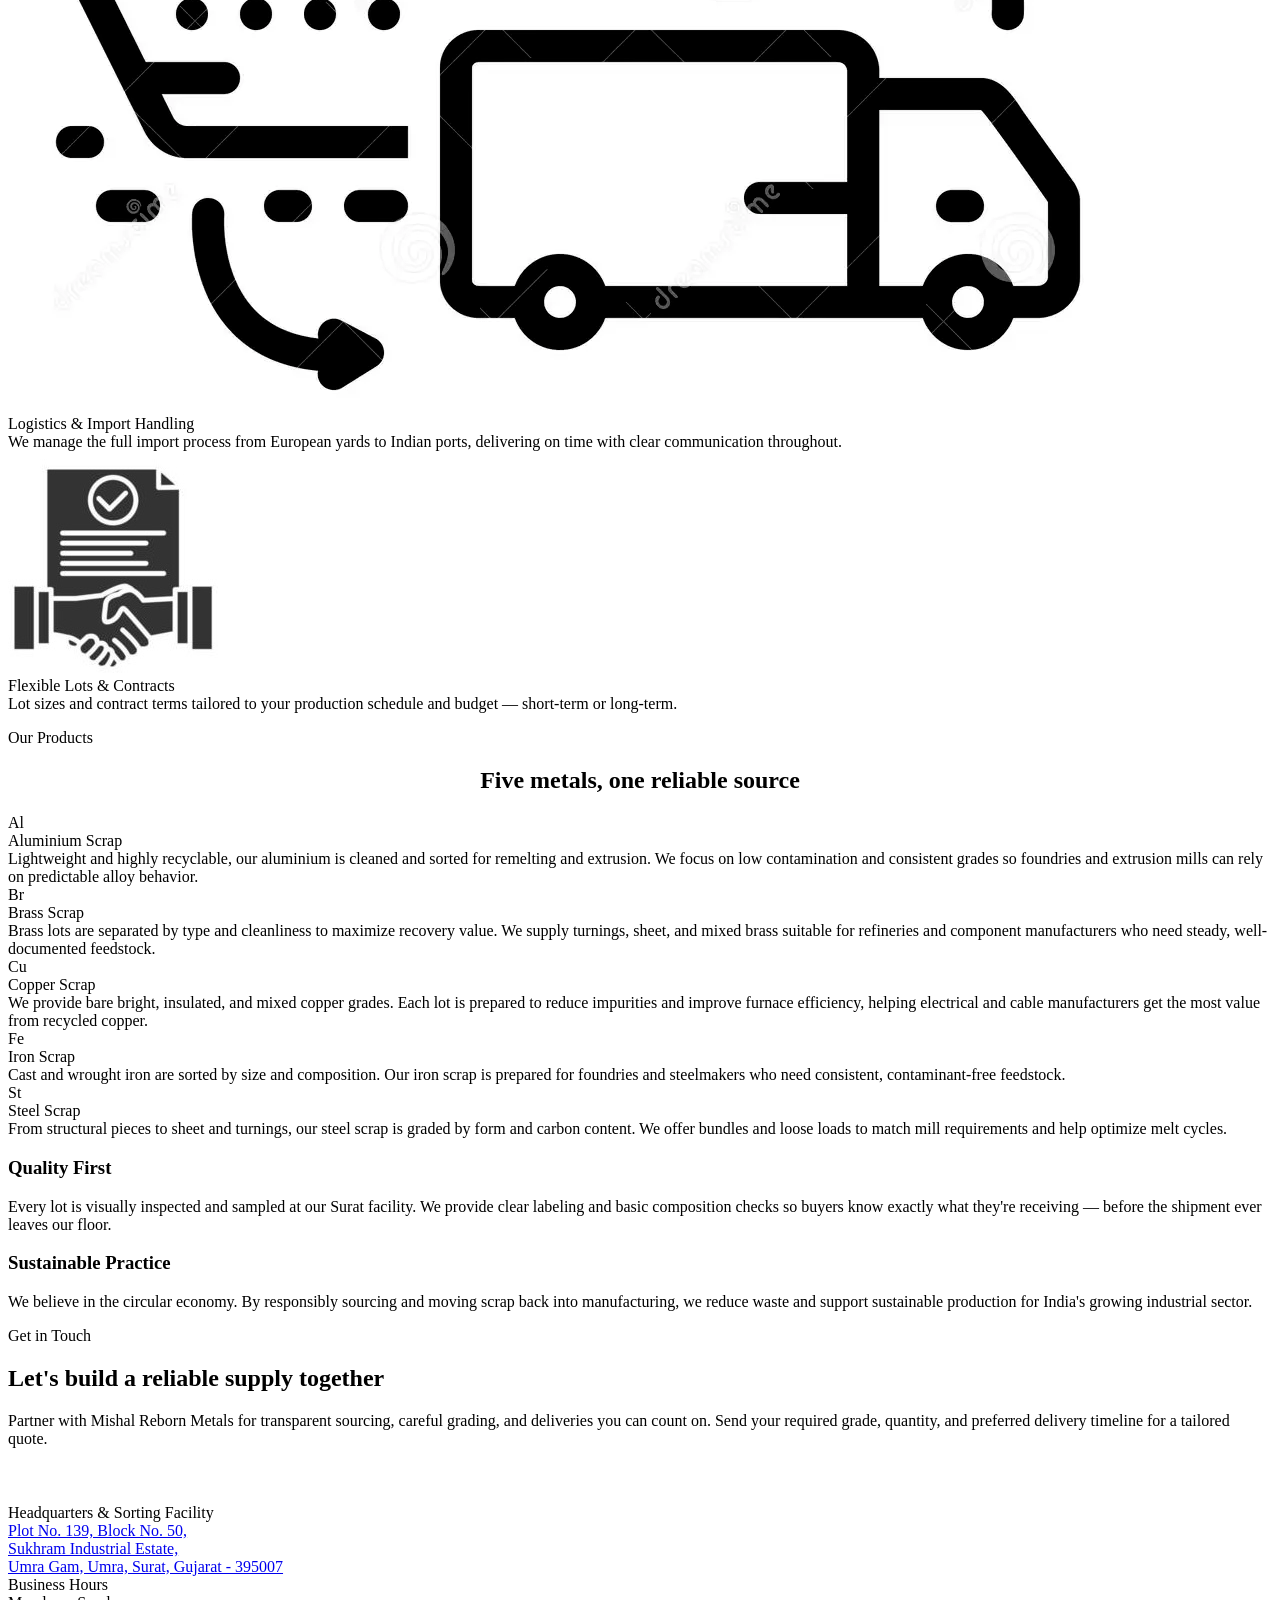
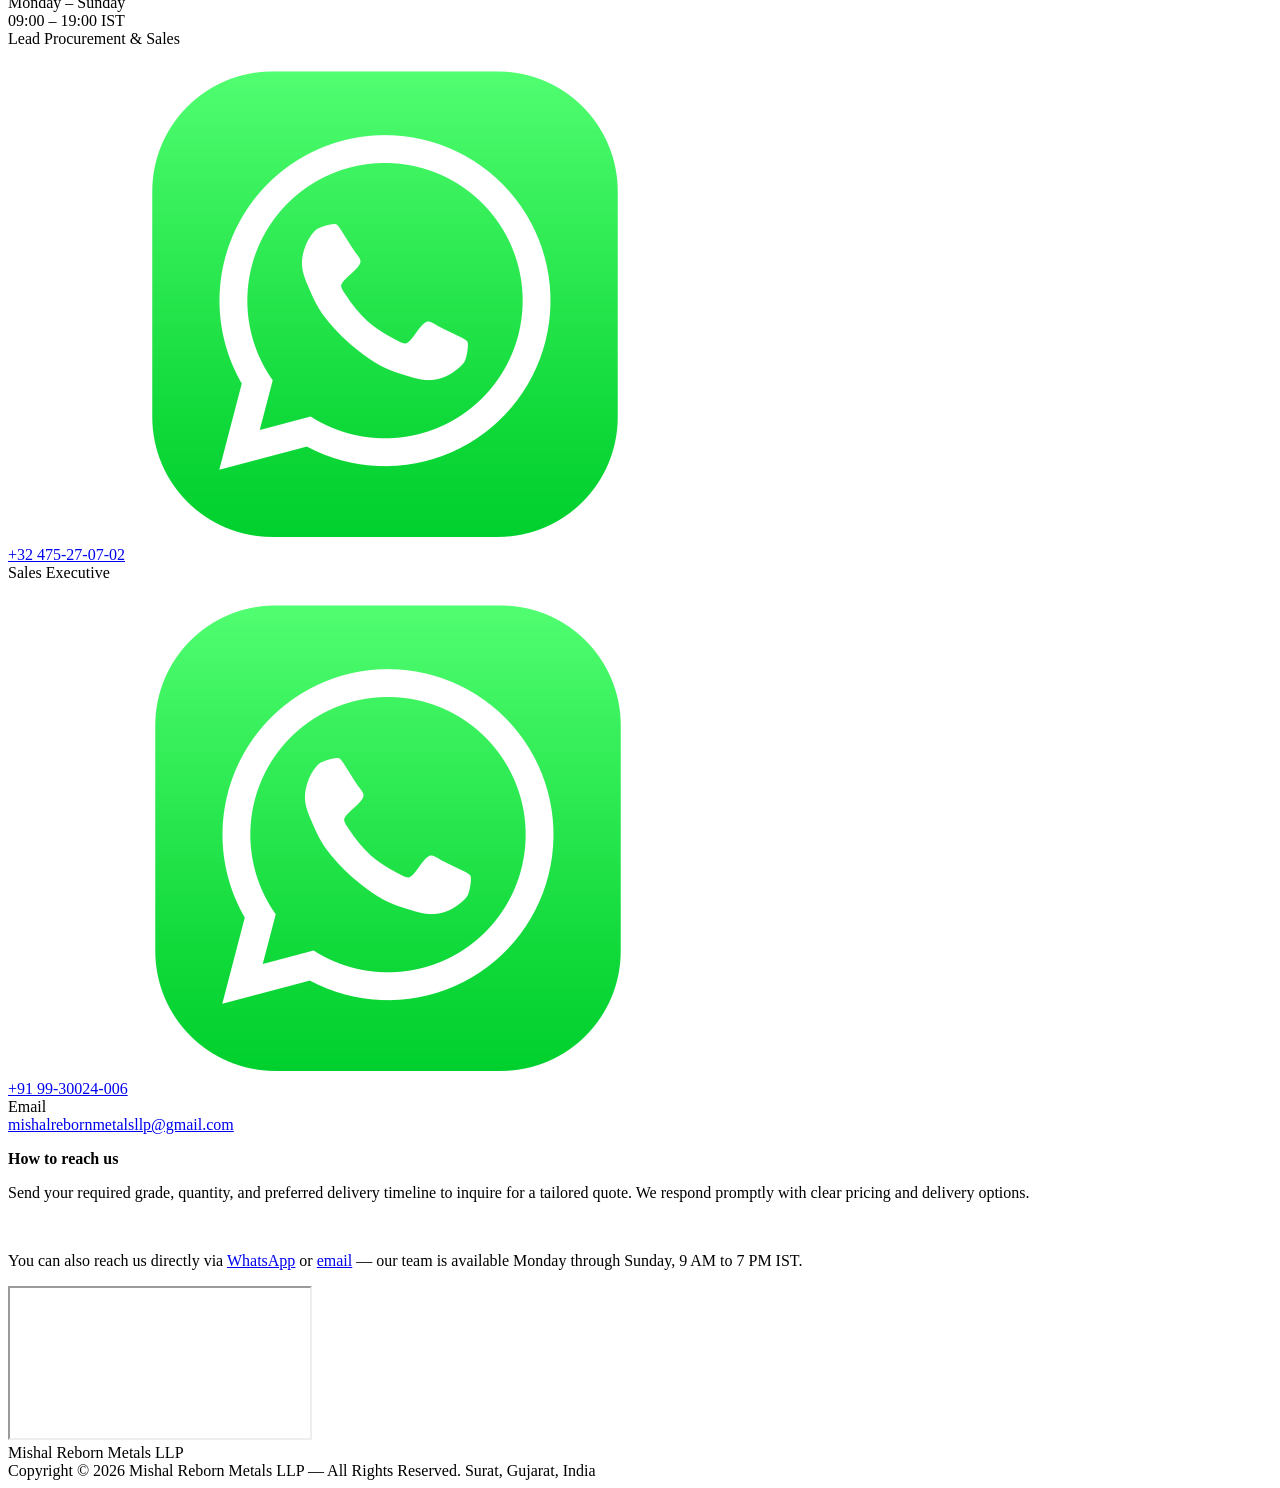
==== commit 54f69737: "Update index.html" ====
--- a/index.html
+++ b/index.html
@@ -1,11 +1,10 @@
-@import url('https://fonts.cdnfonts.com/css/pristina');
 <!DOCTYPE html>
 <html lang="en">
 <head>
   <meta charset="UTF-8" />
   <meta name="viewport" content="width=device-width, initial-scale=1.0" />
   <title>Mishal Reborn Metals LLP</title>
-  <link href="static/styles.css" rel="stylesheet" />
+  <link href="static/main_styles.css" rel="stylesheet" />
 </head>
 <body>
   
@@ -75,7 +74,7 @@
         </div>
       </div>
       <div>
-        <img src="static/images/five.png" style="width:100%;height:420px;object-fit:cover;" alt="Our facility" />
+        <img src="static/images/wp4.JPG" style="width:100%;height:420px;object-fit:cover;" alt="Our facility" />
         <div class="about-block" style="margin-top:2rem;">
           <h3>Where We Operate</h3>
           <p>Our sorting and inspection facility is in Surat, Gujarat, positioned to serve India's manufacturing hubs. We import primarily from Belgium and the Netherlands, with occasional purchases from Germany.</p>
@@ -126,7 +125,7 @@
     </div>
     <div class="products-grid">
       <div class="product-card">
-        <img src="static/images/alum.png" style="position:absolute;top:1.5rem;right:1.5rem;width:100px;height:80px;object-fit:cover;" alt="Aluminium scrap" />
+        <img src="static/images/g1.png" style="position:absolute;top:1.5rem;right:1.5rem;width:100px;height:80px;object-fit:cover;" alt="Aluminium scrap" />
         <div class="product-letter">Al</div>
         <div class="product-name">Aluminium Scrap</div>
         <div class="product-desc">Lightweight and highly recyclable, our aluminium is cleaned and sorted for remelting and extrusion. We focus on low contamination and consistent grades so foundries and extrusion mills can rely on predictable alloy behavior.</div>
@@ -228,10 +227,6 @@
   <div class="footer-top">
     <div>
       <div class="footer-brand">Mishal Reborn Metals LLP</div>
-    </div>
-    <div class="footer-cta-text">
-      <p>Let's build a reliable supply together. Partner with Mishal Reborn Metals for transparent sourcing, careful grading, and deliveries you can count on.</p>
-      <a class="btn-primary" href="#contact">Request a Quote</a>
     </div>
   </div>
   <div class="footer-bottom">
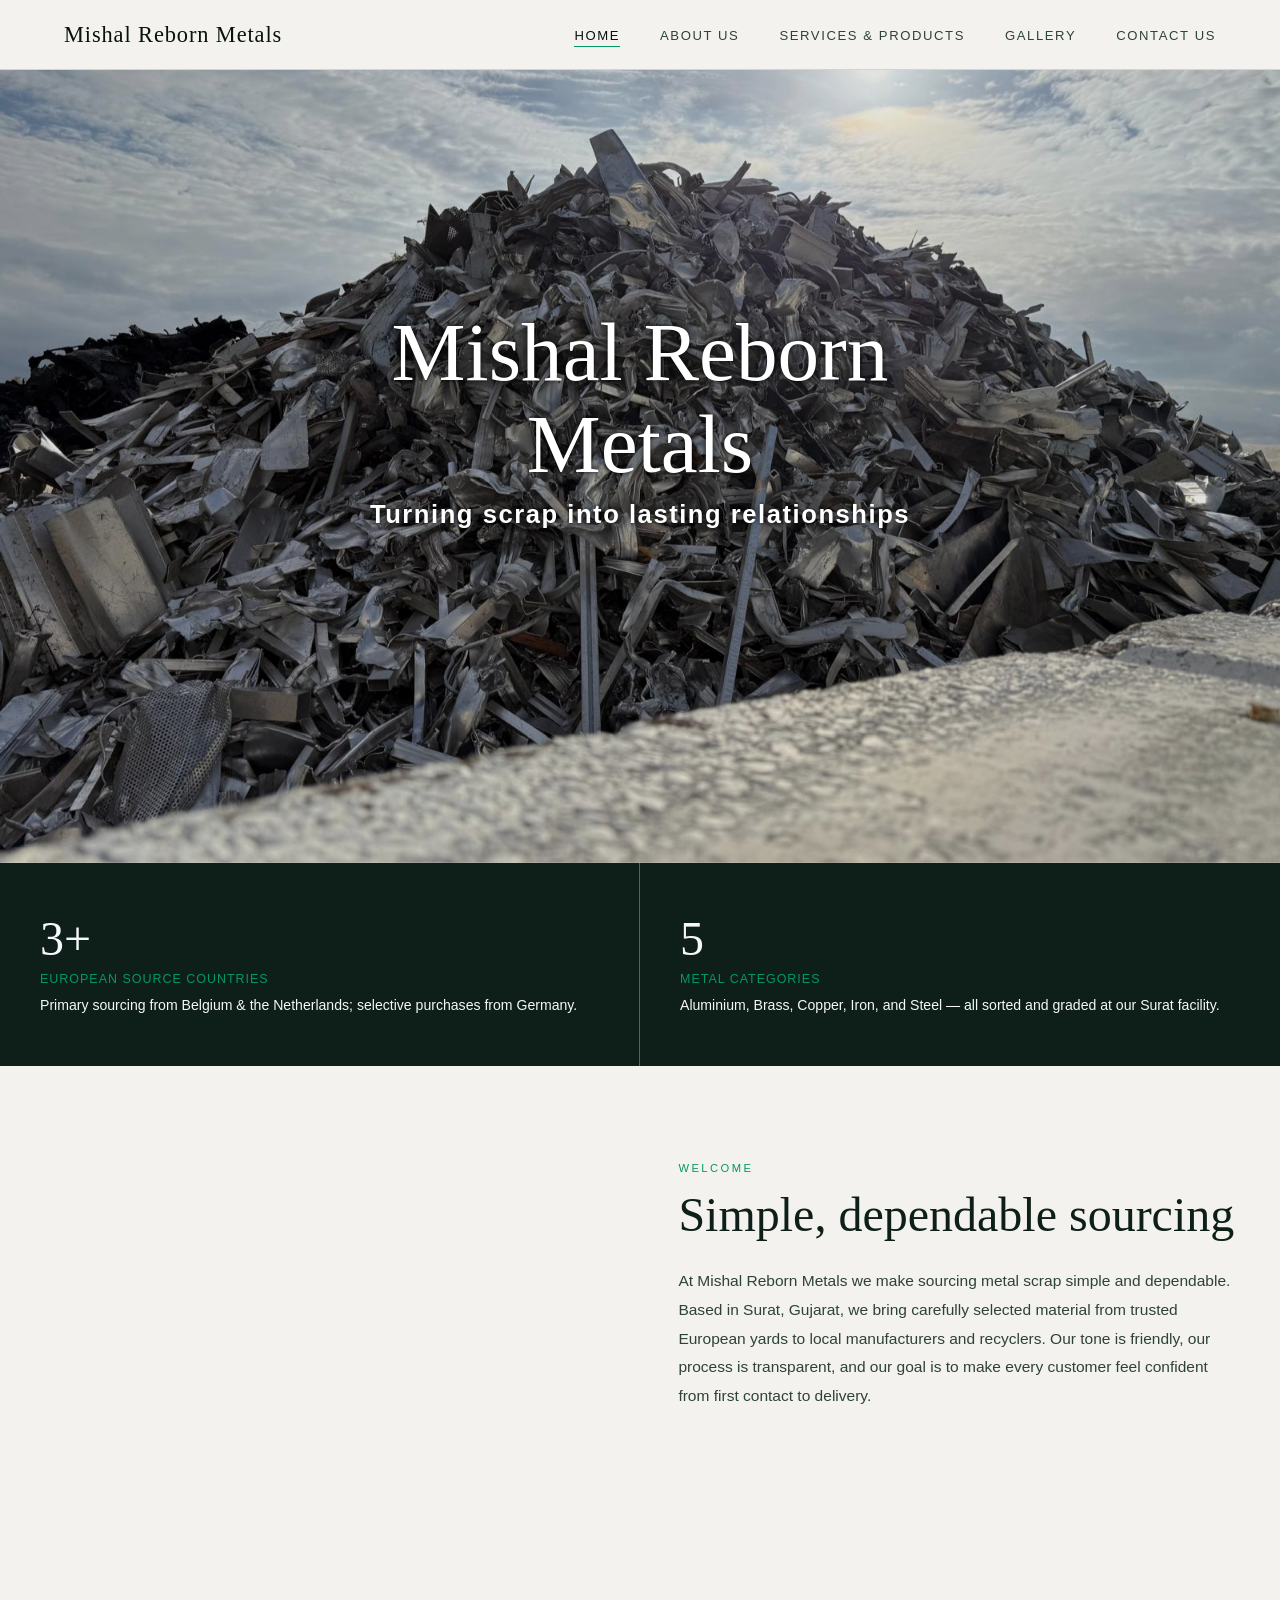
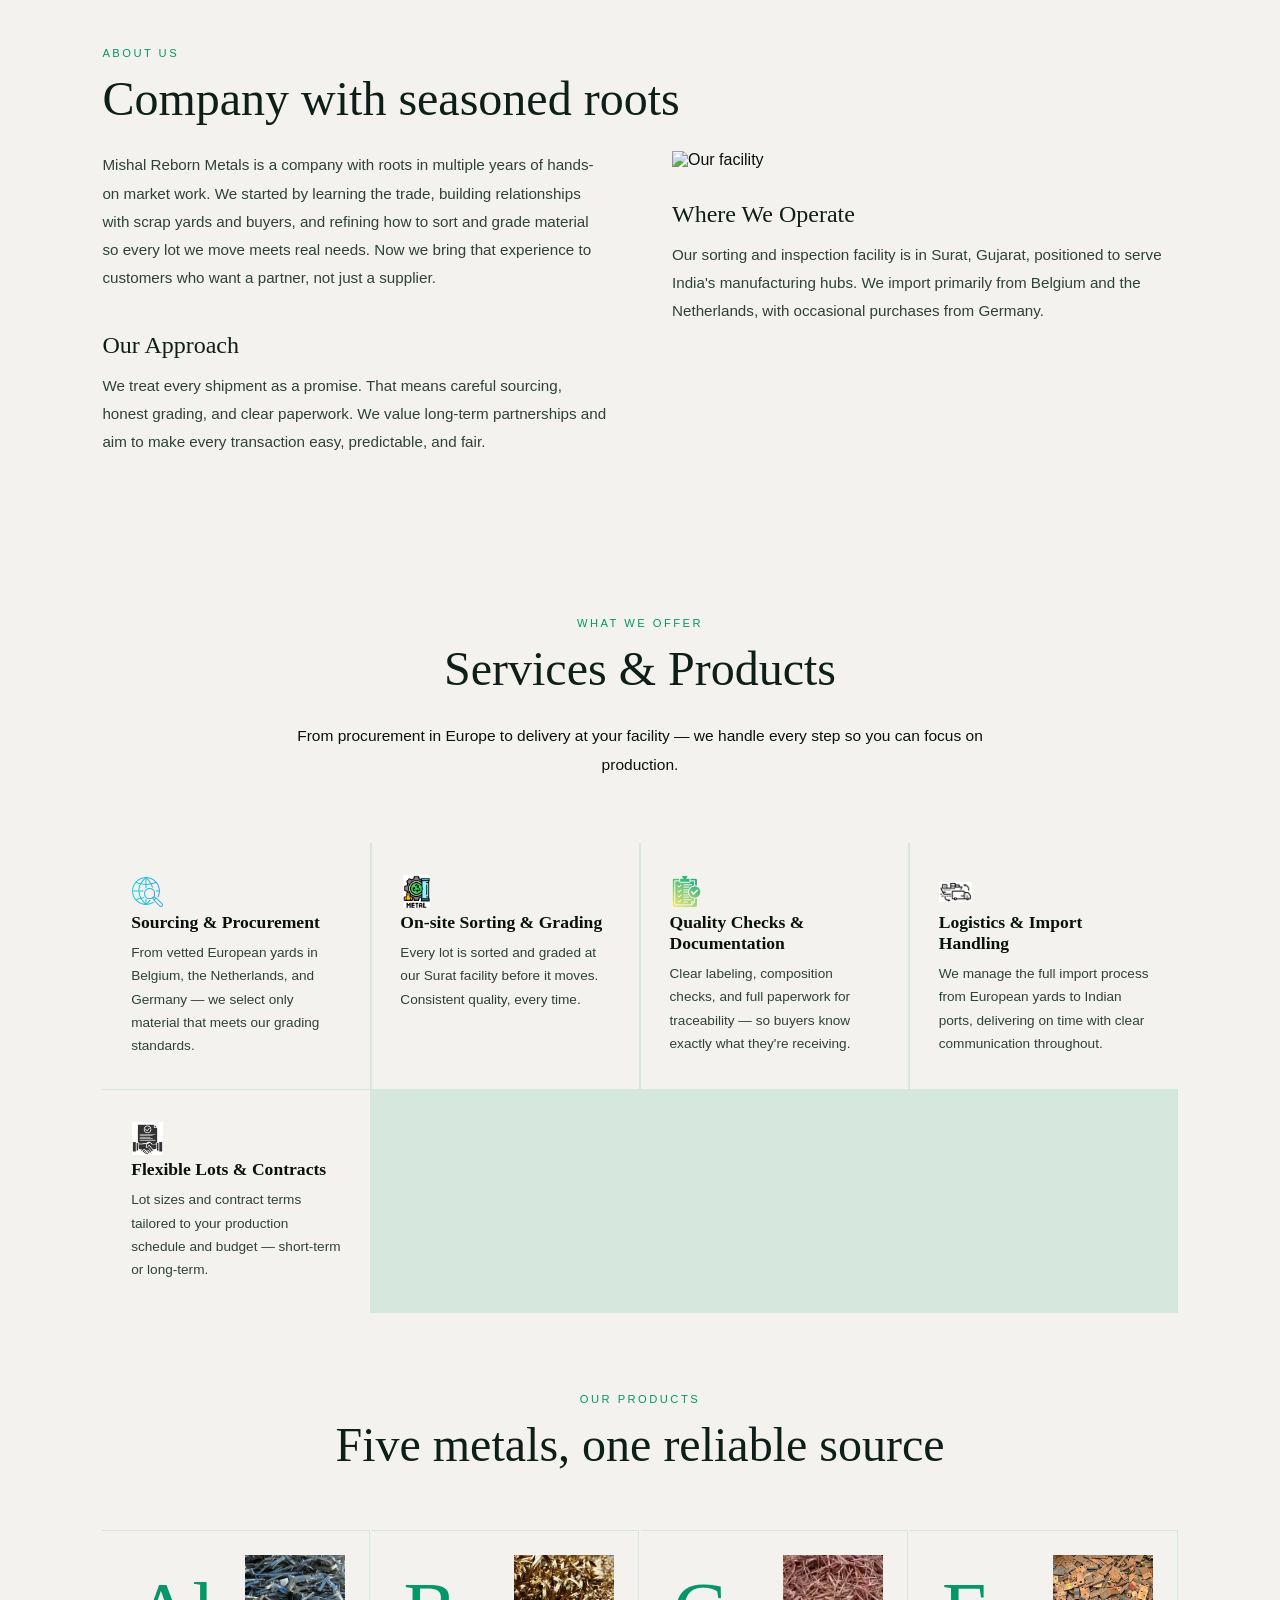
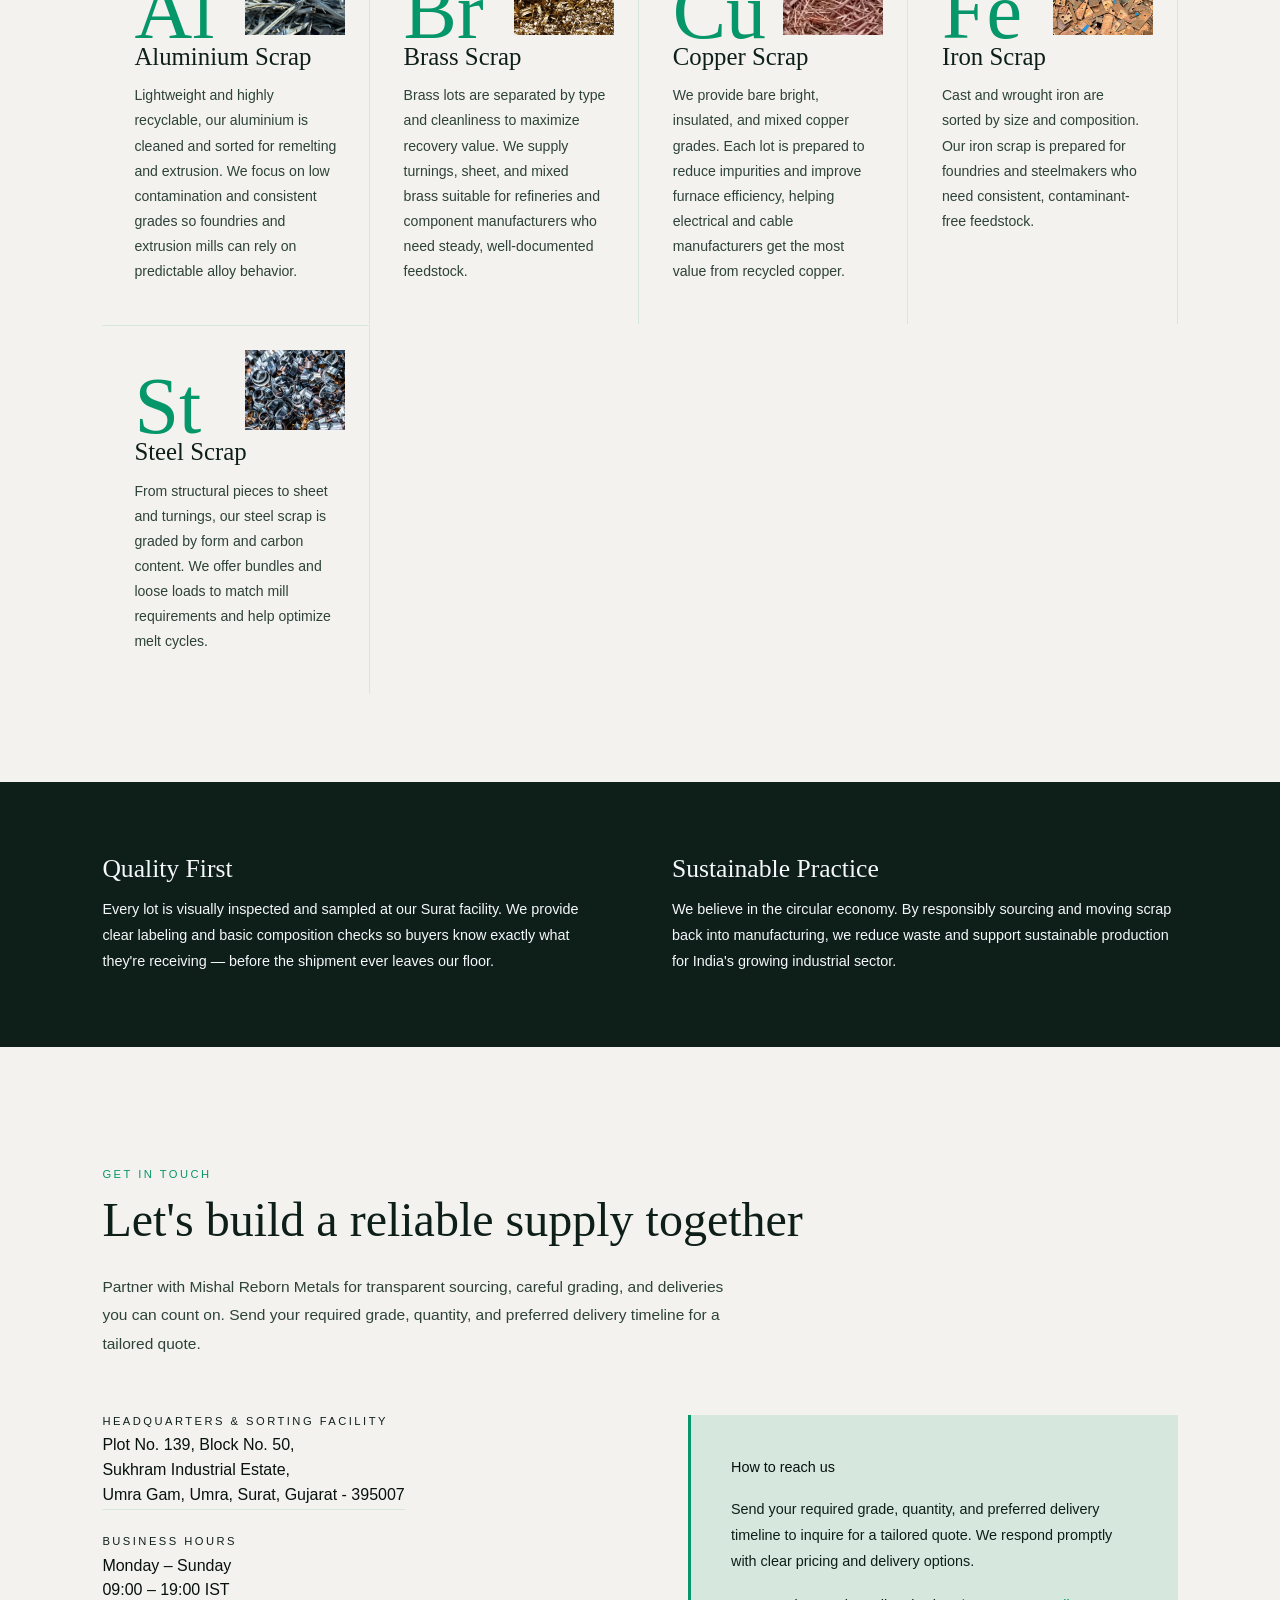
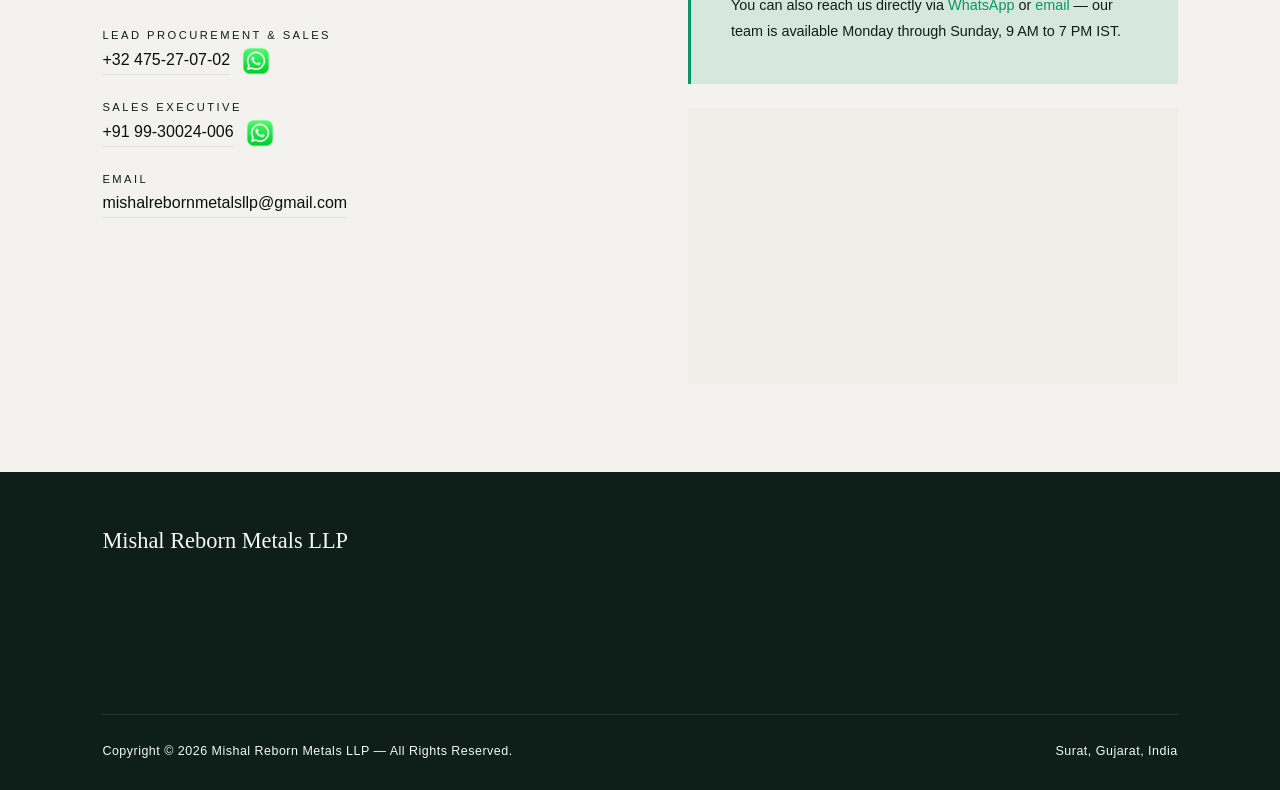
==== commit 51c67596: "Update index.html" ====
--- a/index.html
+++ b/index.html
@@ -74,7 +74,7 @@
         </div>
       </div>
       <div>
-        <img src="static/images/wp4.JPG" style="width:100%;height:420px;object-fit:cover;" alt="Our facility" />
+        <img src="mrm/static/images/wp4.JPG" style="width:100%;height:420px;object-fit:cover;" alt="Our facility" />
         <div class="about-block" style="margin-top:2rem;">
           <h3>Where We Operate</h3>
           <p>Our sorting and inspection facility is in Surat, Gujarat, positioned to serve India's manufacturing hubs. We import primarily from Belgium and the Netherlands, with occasional purchases from Germany.</p>
--- a/static/main_styles.css
+++ b/static/main_styles.css
@@ -0,0 +1,730 @@
+@import url('https://fonts.cdnfonts.com/css/pristina');
+:root {
+  /* ── Rose Ivory Palette ── */
+  --color-rose-700:       #8f4f57;
+  --color-rose-700-20:    #b5717a33;
+  --color-rose-500:       #b5717a;
+  --color-blush-400:      #e8c4c8;
+  --color-terracotta:     #e05c42;
+  --color-sand-400:       #f2ece5;
+  --color-sand-500:       #e8e0d8;
+  --color-sand-600:       #d4c8be;
+  --color-walnut:         #5a5048;
+  --color-ivory:          #faf7f4;
+  --color-espresso:       #1e1610;
+  --color-mahogany:       #2c1e1a;
+  --color-bark:           #3d2820;
+  --color-driftwood:      #9a8e86;
+
+  /* ── Semantic Aliases ── */
+  /* --bg-main:        var(--color-ivory);
+  --bg-secondary:   var(--color-sand-400);
+  --bg-dark:        var(--color-espresso);
+  
+  --text-main:      var(--color-espresso);
+  --text-muted:     var(--color-walnut);
+  --text-light:     var(--color-driftwood);
+  --text-inverse:   var(--color-ivory);
+  
+  --primary:        var(--color-rose-500);
+  --primary-hover:  var(--color-rose-700);
+  --primary-fade:   var(--color-rose-700-20);
+  --accent:         var(--color-bark);
+  
+  --border-color:   var(--color-sand-500); */
+  /* --bg-main:        #F5F7FA; */
+  --bg-main:        #F4F2EE;
+  --bg-secondary:   #E4E7EB;
+  --bg-dark:        #0E1F1A;
+  --text-main:      #07110D;
+  --text-muted:     #2D4238;
+  --text-light:     #627D70;
+  --text-inverse:   #F5F7FA;
+  --primary:        #059669;
+  --primary-hover:  #047857;
+  --primary-fade:   #05966920;
+  --accent:         #0E1F1A;
+  --border-color:   #CBD5E1;
+
+}
+
+
+
+
+
+
+
+
+
+
+
+
+*, *::before, *::after { box-sizing: border-box; margin: 0; padding: 0; }
+
+body {
+  font-family: 'Jost', sans-serif;
+  background: var(--bg-main);
+  color: var(--text-main);
+  overflow-x: hidden;
+}
+
+nav {
+  position: fixed;
+  top: 0; left: 0; right: 0;
+  z-index: 1000;
+  display: flex;
+  align-items: center;
+  justify-content: space-between;
+  padding: 0 5%;
+  height: 70px;
+  background: var(--bg-main);
+  backdrop-filter: blur(8px);
+  border-bottom: 1px solid var(--border-color);
+  transition: box-shadow 0.3s;
+}
+nav.scrolled { box-shadow: 0 2px 20px rgba(58, 44, 0, 0.08); }
+
+.nav-brand {
+  font-family: 'Pristina';
+  font-size: 1.4rem;
+  font-weight: 500;
+  letter-spacing: 0.04em;
+  color: var(--text-main);
+  text-decoration: none;
+  cursor: pointer;
+}
+
+.nav-links {
+  display: flex;
+  gap: 2.5rem;
+  list-style: none;
+}
+.nav-links a {
+  font-family: 'Jost', sans-serif;
+  font-size: 0.82rem;
+  font-weight: 500;
+  letter-spacing: 0.12em;
+  text-transform: uppercase;
+  color: var(--text-muted);
+  text-decoration: none;
+  padding-bottom: 3px;
+  border-bottom: 1.5px solid transparent;
+  transition: color 0.2s, border-color 0.2s;
+}
+.nav-links a:hover,
+.nav-links a.active { color: var(--text-main); border-bottom-color: var(--primary); }
+
+.nav-toggle {
+  display: none;
+  flex-direction: column;
+  gap: 5px;
+  cursor: pointer;
+  background: none;
+  border: none;
+  padding: 4px;
+}
+.nav-toggle span { display: block; width: 24px; height: 1.5px; background: var(--bg-dark); transition: 0.3s; }
+.nav-toggle.open span:nth-child(1) { transform: translateY(6.5px) rotate(45deg); }
+.nav-toggle.open span:nth-child(2) { opacity: 0; }
+.nav-toggle.open span:nth-child(3) { transform: translateY(-6.5px) rotate(-45deg); }
+
+/* ===== SECTIONS ===== */
+section {
+  padding-top: 33px;
+}
+
+.hero {
+  position: relative;
+  height: calc(100vh - 70px);
+  min-height: 520px;
+  display: flex;
+  align-items: center;
+  justify-content: center;
+  text-align: center;
+  overflow: hidden;
+}
+.hero-bg {
+  position: absolute; inset: 0;
+  background: url('/static/images/wp1.jpeg') center center / cover no-repeat;
+  transform: scale(1.04);
+  opacity: 1;
+  animation: zoomOut 12s ease forwards;
+}
+@keyframes zoomOut { from { transform: scale(1.06); } to { transform: scale(1.0); } }
+.hero-overlay {
+  position: absolute; inset: 0;
+  background: rgba(0, 0, 0, 0.11);
+}
+.hero-content {
+  position: relative;
+  z-index: 2;
+  padding: 0 1.5rem;
+  max-width: 780px;
+  animation: riseIn 1.1s ease 0.2s both;
+}
+.hero-title {
+  font-family: 'Pristina';
+  font-size: clamp(2.8rem, 7vw, 5.2rem);
+  font-weight: 500;
+  line-height: 1.1;
+  color: white;
+  text-shadow: 0 0 20px rgba(0,0,0,0.5), 0 0 5px rgba(0,0,0,0.8);
+  margin-bottom: 0.6rem;
+}
+
+.hero-slogan {
+  font-size: clamp(1.05rem, 2vw, 1.85rem);
+  font-weight: 350;
+  letter-spacing: 0.06em;
+  color: white;
+  text-shadow: 0 0 15px rgba(0,0,0,0.5), 0 0 4px rgba(0,0,0,0.7);
+  margin-bottom: 2.6rem;
+}
+.hero-cta {
+  display: inline-flex;
+  gap: 1rem;
+  flex-wrap: wrap;
+  justify-content: center;
+}
+
+.btn-primary {
+  display: inline-block;
+  padding: 0.75rem 2.2rem;
+  background: var(--primary);
+  color: #ffffff;
+  font-size: 0.8rem;
+  font-weight: 600;
+  letter-spacing: 0.1em;
+  text-transform: uppercase;
+  text-decoration: none;
+  border: 1.5px solid var(--primary);
+  cursor: pointer;
+  transition: background 0.25s, color 0.25s;
+}
+.btn-primary:hover { background: var(--primary-hover); border-color: var(--primary-hover); }
+.btn-outline {
+  display: inline-block;
+  padding: 0.75rem 2.2rem;
+  background: transparent;
+  color: #ffffff;
+  font-size: 0.8rem;
+  font-weight: 600;
+  letter-spacing: 0.1em;
+  text-transform: uppercase;
+  text-decoration: none;
+  border: 1.5px solid rgba(255, 255, 255, 0.6);
+  cursor: pointer;
+  transition: background 0.25s, border-color 0.25s;
+}
+.btn-outline:hover { background: rgba(255, 255, 255, 0.1); border-color: #ffffff; }
+
+.section { padding: 5.5rem 8%; }
+
+.section-label {
+  font-size: 0.7rem;
+  letter-spacing: 0.22em;
+  text-transform: uppercase;
+  font-weight: 500;
+  color: var(--primary);
+  margin-bottom: 0.7rem;
+}
+.section-title {
+  font-family: 'Cormorant Garamond', serif;
+  font-size: clamp(2rem, 4vw, 3rem);
+  font-weight: 400;
+  line-height: 1.2;
+  color: var(--accent);
+  margin-bottom: 1.5rem;
+}
+.section-title em { font-style: italic; color: var(--accent); }
+.section-body {
+  font-size: 0.97rem;
+  font-weight: 300;
+  line-height: 1.85;
+  color: var(--text-muted);
+  max-width: 640px;
+}
+
+.highlights {
+  display: grid;
+  grid-template-columns: repeat(2, 1fr);
+  background: var(--bg-dark);
+}
+.highlight-card {
+  padding: 3rem 2.5rem;
+  border-right: 1px solid rgba(255, 255, 255, 0.299);
+}
+.highlight-card:last-child { border-right: none; }
+.highlight-num {
+  font-family: 'Cormorant Garamond', serif;
+  font-size: 3rem;
+  font-weight: 300;
+  color: var(--text-inverse);
+  margin-bottom: 0.4rem;
+}
+.highlight-label {
+  font-size: 0.78rem;
+  font-weight: 500;
+  letter-spacing: 0.08em;
+  color: var(--primary);
+  margin-bottom: 0.5rem;
+  text-transform: uppercase;
+}
+.highlight-text {
+  font-size: 0.88rem;
+  font-weight: 300;
+  line-height: 1.65;
+  color: var(--text-inverse);
+}
+
+.split { display: grid; grid-template-columns: 1fr 1fr; }
+.split-img {
+  background: url('/static/images/wp3.JPG') center/cover no-repeat;
+  min-height: 460px;
+}
+.split-content { padding: 5rem 6%; display: flex; flex-direction: column; justify-content: center; }
+#about .section { padding-bottom: 0; }
+.about-grid {
+  display: grid;
+  grid-template-columns: 1fr 1fr;
+  gap: 4rem;
+  align-items: start;
+}
+.about-block { margin-bottom: 2.5rem; }
+.about-block h3 {
+  font-family: 'Cormorant Garamond', serif;
+  font-size: 1.5rem;
+  font-weight: 500;
+  color: var(--accent);
+  margin-bottom: 0.8rem;
+}
+.about-block p {
+  font-size: 0.95rem;
+  font-weight: 300;
+  line-height: 1.85;
+  color: var(--text-muted);
+}
+.services-intro {
+  max-width: 720px;
+  margin: 0 auto 4rem;
+  text-align: center;
+}
+.services-list {
+  display: grid;
+  grid-template-columns: repeat(auto-fit, minmax(220px, 1fr));
+  gap: 1.5px;
+  background: var(--primary-fade);
+  margin-bottom: 5rem;
+}
+.service-card {
+  background: var(--bg-main);
+  padding: 2rem 1.8rem;
+  transition: background 0.25s;
+}
+.service-card:hover { background:var(--primary-fade); }
+.service-icon img {
+  max-width: 100%;
+  max-height: 100%;
+  width: 33px;
+  height: 33px;
+  object-fit: contain;
+}
+.service-name {
+  font-family: 'Cormorant Garamond', serif;
+  font-size: 1.1rem;
+  font-weight: 600;
+  color: var(--text-main);
+  margin-bottom: 0.5rem;
+}
+.service-desc {
+  font-size: 0.85rem;
+  font-weight: 300;
+  line-height: 1.7;
+  color: var(--text-muted);
+}
+
+.products-header {
+  text-align: center;
+  max-width: 700px;
+  margin: 0 auto 3.5rem;
+}
+.products-grid {
+  display: grid;
+  grid-template-columns: repeat(auto-fit, minmax(250px, 1fr));
+  gap: 1.5px;
+  background: transparent;
+}
+.product-card {
+  background: var(--bg-main);
+  padding: 2.5rem 2rem;
+  position: relative;
+  transition: background 0.25s;
+  border-right: 1.5px solid var(--primary-fade);
+  border-top:1.5px solid var(--primary-fade);
+}
+.product-card:hover { background: var(--primary-fade); }
+.product-letter {
+  font-family: 'Cormorant Garamond', serif;
+  font-size: 5rem;
+  font-weight: 300;
+  color: var(--primary);
+  line-height: 1;
+  margin-bottom: -0.5rem;
+}
+.product-name {
+  font-family: 'Cormorant Garamond', serif;
+  font-size: 1.55rem;
+  font-weight: 500;
+  color: var(--accent);
+  margin-bottom: 0.8rem;
+}
+.product-desc {
+  font-size: 0.88rem;
+  font-weight: 300;
+  line-height: 1.78;
+  color: var(--text-muted);
+}
+
+.qa-banner {
+  background: var(--bg-dark);
+  padding: 4.5rem 8%;
+  display: grid;
+  grid-template-columns: 1fr 1fr;
+  gap: 4rem;
+}
+.qa-block h3 {
+  font-family: 'Cormorant Garamond', serif;
+  font-size: 1.6rem;
+  font-weight: 400;
+  color: var(--text-inverse);
+  margin-bottom: 0.8rem;
+}
+.qa-block p {
+  font-size: 0.9rem;
+  font-weight: 300;
+  line-height: 1.8;
+  color: var(--text-inverse);
+}
+
+/* ===== GALLERY ===== */
+.gallery-grid {
+  display: grid;
+  grid-template-columns: repeat(3, 1fr);
+  grid-auto-rows: 260px;
+  gap: 6px;
+}
+
+.gallery-item {
+  position: relative;
+  overflow: hidden;
+  background: var(--border-color);
+}
+
+.gallery-wide { grid-column: span 2; }
+.gallery-tall { grid-row: span 2; }
+.gallery-feature { grid-column: span 3; grid-row: span 1; height: 340px; }
+
+.gallery-item img {
+  width: 100%;
+  height: 100%;
+  object-fit: cover;
+  display: block;
+  transition: transform 0.5s ease, filter 0.4s ease;
+  filter: saturate(0.85);
+}
+.gallery-item:hover img {
+  transform: scale(1.04);
+  filter: saturate(1);
+}
+
+.gallery-caption {
+  position: absolute;
+  bottom: 0; left: 0; right: 0;
+  padding: 0.9rem 1.1rem 0.8rem;
+  background: linear-gradient(to top, rgba(0, 0, 0, 0.7) 0%, transparent 100%);
+  font-size: 0.75rem;
+  letter-spacing: 0.1em;
+  text-transform: uppercase;
+  color: rgba(255, 255, 255, 0.9);
+  transform: translateY(4px);
+  opacity: 0;
+  transition: opacity 0.3s, transform 0.3s;
+}
+.gallery-item:hover .gallery-caption {
+  opacity: 1;
+  transform: translateY(0);
+}
+.gallery-caption-feature {
+  font-size: 0.85rem;
+  letter-spacing: 0.14em;
+}
+
+/* ===== LIGHTBOX ===== */
+.lightbox {
+  position: fixed;
+  inset: 0;
+  background: rgba(0, 0, 0, 0.9);
+  z-index: 2000;
+  display: flex;
+  align-items: center;
+  justify-content: center;
+  padding: 2rem;
+  animation: fadeIn 0.2s ease;
+}
+@keyframes fadeIn { from { opacity: 0; } to { opacity: 1; } }
+.lightbox-inner {
+  position: relative;
+  max-width: 90vw;
+  max-height: 90vh;
+}
+.lightbox-inner img {
+  max-width: 90vw;
+  max-height: 85vh;
+  object-fit: contain;
+  display: block;
+  border: 1px solid rgba(255, 255, 255, 0.1);
+}
+.lightbox-close {
+  position: absolute;
+  top: -2.2rem;
+  right: 0;
+  background: none;
+  border: none;
+  color: rgba(255, 255, 255, 0.7);
+  font-size: 1.2rem;
+  cursor: pointer;
+  letter-spacing: 0.05em;
+  transition: color 0.2s;
+}
+.lightbox-close:hover { color: #ffffff; }
+
+.contact-grid {
+  display: grid;
+  grid-template-columns: 1fr 1fr;
+  gap: 6rem;
+  align-items: start;
+}
+.contact-label {
+  font-size: 0.7rem;
+  letter-spacing: 0.22em;
+  text-transform: uppercase;
+  color: var(--accent);
+  margin-bottom: 0.4rem;
+}
+.contact-value {
+  display: flex;
+  align-items: center;
+  flex-wrap: wrap;
+  gap: 0.75rem;            /* balanced spacing between number and icon */
+  font-size: 1rem;
+  font-weight: 400;
+  color: var(--text-main);
+  margin-bottom: 1.6rem;
+  line-height: 1.55;
+}
+
+.contact-value a:not(.wa-link) {
+  color: var(--text-main);
+  text-decoration: none;
+  border-bottom: 1px solid var(--primary-fade);
+  padding-bottom: 1px;
+  transition: border-color 0.2s;
+}
+.contact-value a:not(.wa-link):hover {
+  border-color: var(--primary);
+}
+
+.wa-link {
+  display: inline-flex;
+  align-items: center;
+  justify-content: center;
+  border-bottom: 0 !important;
+  padding-bottom: 0 !important;
+  line-height: 1;
+  transition: transform 0.2s ease;
+}
+
+/* WhatsApp icon image */
+.wa-link img {
+  width: 28px;             /* more elegant, matches text scale */
+  height: 28px;
+  display: block;
+  transition: transform 0.2s ease, filter 0.2s ease;
+  border-radius: 4px;      /* subtle rounding, optional – remove if icon has its own shape */
+}
+
+/* Hover effects: gentle scale + soft shadow */
+.wa-link:hover img {
+  transform: scale(1.08);
+  filter: drop-shadow(0 2px 4px rgba(0, 0, 0, 0.1));
+}
+.contact-form-note {
+  background: var(--primary-fade);
+  padding: 2.5rem;
+  border-left: 3px solid var(--primary);
+}
+.contact-form-note p {
+  font-size: 0.9rem;
+  font-weight: 300;
+  line-height: 1.8;
+  color: var(--accent);
+}
+.contact-form-note strong { color: var(--text-main); font-weight: 500; }
+.contact-form-note a {
+  color: var(--primary);
+  text-decoration: none;
+  font-weight: 500;
+  border-bottom: 1px solid transparent;
+  transition: border-color 0.2s;
+}
+
+.contact-form-note a:hover {
+  border-bottom-color: var(--primary);
+}
+.map-wrapper {
+  width: 100%;
+  margin-top: 1.5rem;
+  overflow: hidden;
+  box-shadow: var(--shadow-sm);
+  background: #f0ece7;
+}
+
+.map-wrapper iframe {
+  display: block;
+  width: 100%;
+  height: auto;
+  aspect-ratio: 16 / 9; 
+  border: 0;
+  transition: all 0.2s;
+}
+footer {
+  background: var(--bg-dark);
+  padding: 3.5rem 8% 2rem;
+}
+.footer-top {
+  display: flex;
+  justify-content: space-between;
+  align-items: flex-start;
+  gap: 3rem;
+  padding-bottom: 2.5rem;
+  border-bottom: 1px solid rgba(249,238,244,0.1);
+  flex-wrap: wrap;
+}
+.footer-brand {
+  font-family: 'Pristina';
+  font-size: 1.4rem;
+  font-weight: 400;
+  color: var(--text-inverse);
+  margin-bottom: 0.6rem;
+  padding-bottom: 111px;
+}
+
+
+.footer-bottom {
+  padding-top: 1.8rem;
+  display: flex;
+  justify-content: space-between;
+  align-items: center;
+  flex-wrap: wrap;
+  gap: 1rem;
+}
+.footer-copy {
+  font-size: 0.78rem;
+  color: var(--text-inverse);
+  letter-spacing: 0.04em;
+}
+
+/* ===== RESPONSIVE ===== */
+@media (max-width: 900px) {
+  .nav-links {
+    display: none;
+    flex-direction: column;
+    position: absolute;
+    top: 70px; left: 0; right: 0;
+    background: var(--bg-main);
+    border-top: 1px solid var(--border-color);
+    padding: 1.5rem 5%;
+    gap: 1.2rem;
+  }
+  .nav-links.open { display: flex; }
+  .nav-toggle { display: flex; }
+  .highlights { grid-template-columns: 1fr; }
+  .highlight-card { border-right: none; border-bottom: 1px solid rgba(255, 255, 255, 0.1); }
+  .split { grid-template-columns: 1fr; }
+  .split-img { min-height: 280px; }
+  .about-grid { grid-template-columns: 1fr; gap: 0; }
+  .section {
+    padding: 4rem 6%;
+  }
+  .contact-grid {
+    grid-template-columns: 1fr;
+    gap: 2.5rem;
+  }
+  .section-title {
+    font-size: 1.9rem;
+  }
+  .contact-form-note {
+    padding: 1.8rem;
+  }
+  .map-wrapper iframe {
+    aspect-ratio: 16 / 9;
+    width: 100%;
+  }
+  .qa-banner { grid-template-columns: 1fr; gap: 2rem; }
+  .footer-top { flex-direction: column; }
+  .section { padding: 4rem 6%; }
+  .gallery-grid {
+    grid-template-columns: repeat(2, 1fr);
+    grid-auto-rows: 220px;
+  }
+  .gallery-wide { grid-column: span 2; }
+  .gallery-tall { grid-row: span 1; }
+  .gallery-feature { grid-column: span 2; }
+}
+@media (max-width: 600px) {
+  .products-grid { grid-template-columns: 1fr; }
+  .services-list { grid-template-columns: 1fr; }
+  .gallery-grid {
+    grid-template-columns: 1fr;
+    grid-auto-rows: 200px;
+  }
+  .section {
+    padding: 3rem 5%;
+  }
+  .section-title {
+    font-size: 1.7rem;
+    letter-spacing: -0.2px;
+  }
+  .section-body {
+    font-size: 1rem;
+    margin-bottom: 2.5rem !important;
+  }
+  .contact-value {
+    font-size: 0.95rem;
+    gap: 0.6rem;
+    margin-bottom: 1.2rem;
+  }
+  .contact-label {
+    font-size: 0.65rem;
+  }
+  .contact-form-note {
+    padding: 1.5rem;
+  }
+  .contact-form-note p {
+    font-size: 0.9rem;
+    line-height: 1.65;
+  }
+  .wa-link img {
+    width: 24px;
+    height: 24px;
+  }
+  .map-wrapper {
+    margin-top: 1.25rem;
+  }
+  .map-wrapper iframe {
+    aspect-ratio: 4 / 3;   /* on very small screens slightly taller for readability */
+  }
+  .gallery-wide,
+  .gallery-tall,
+  .gallery-feature { grid-column: span 1; grid-row: span 1; height: 200px; }
+}
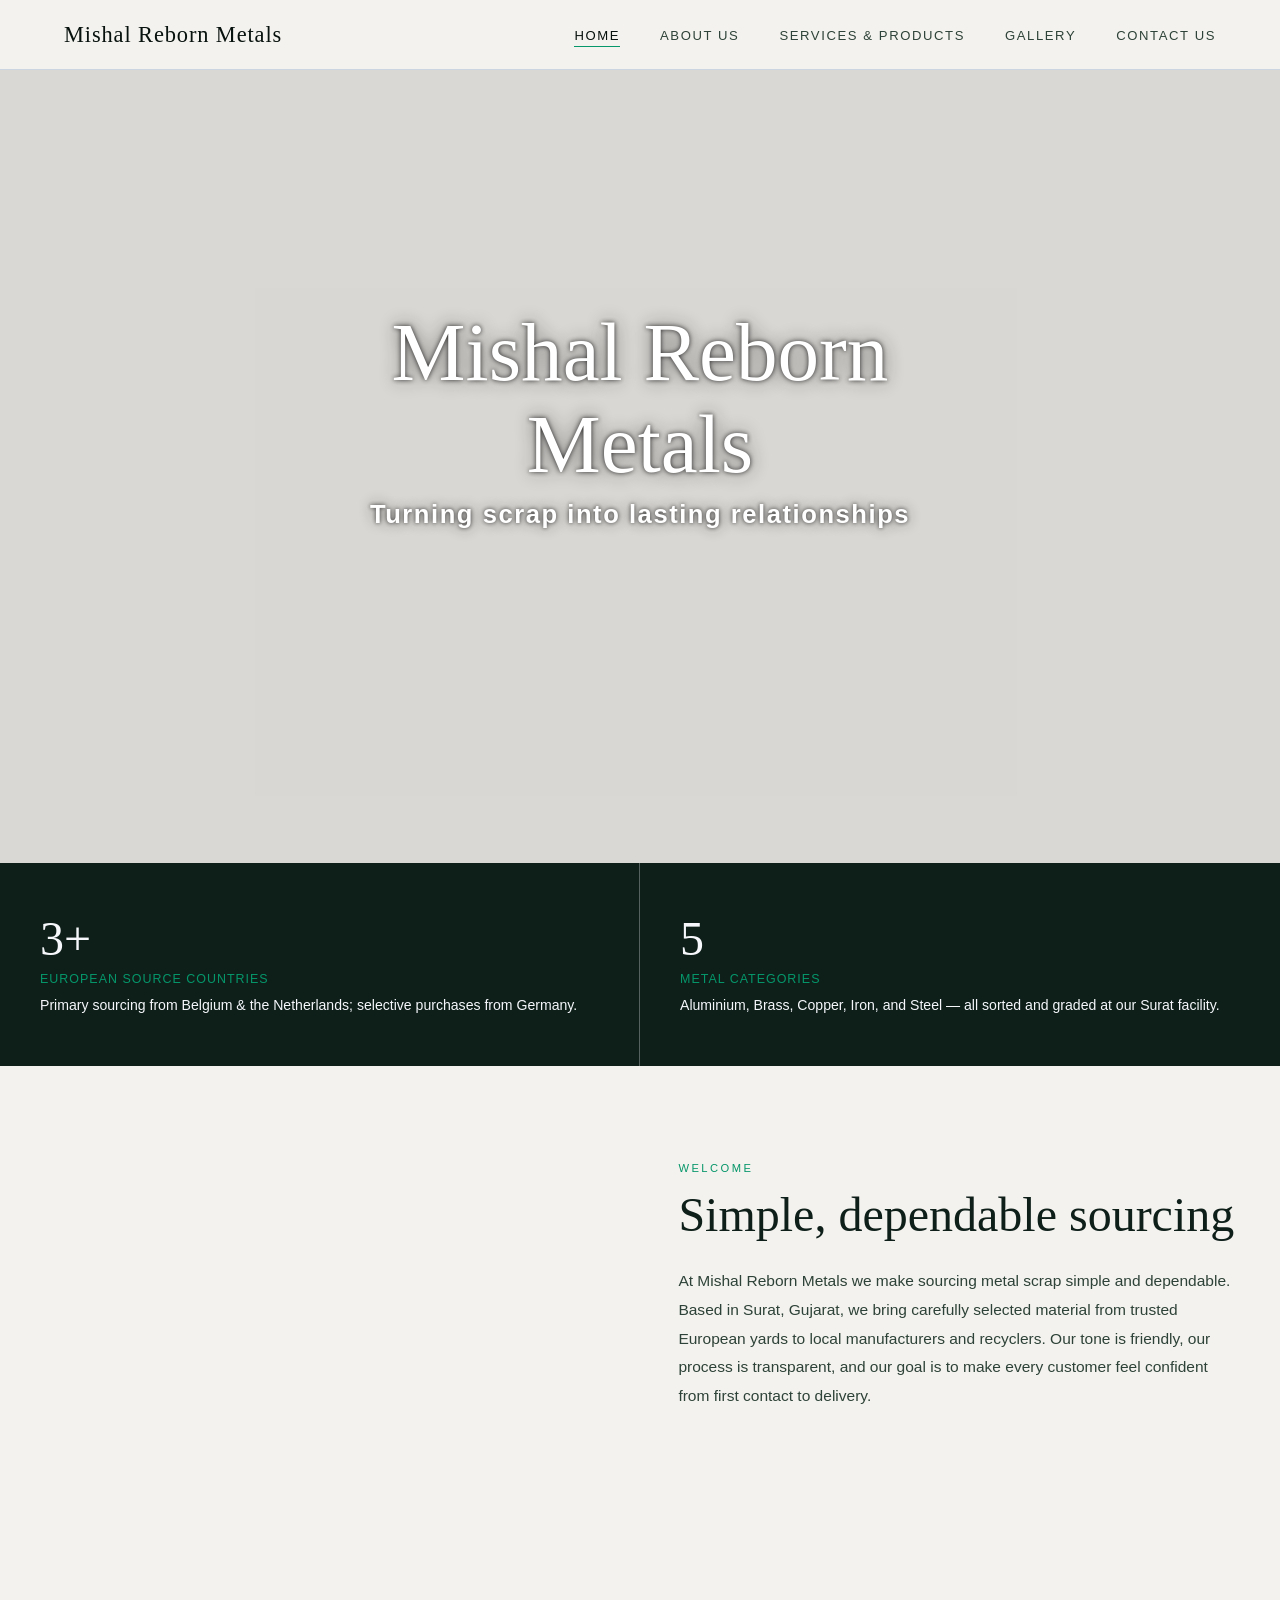
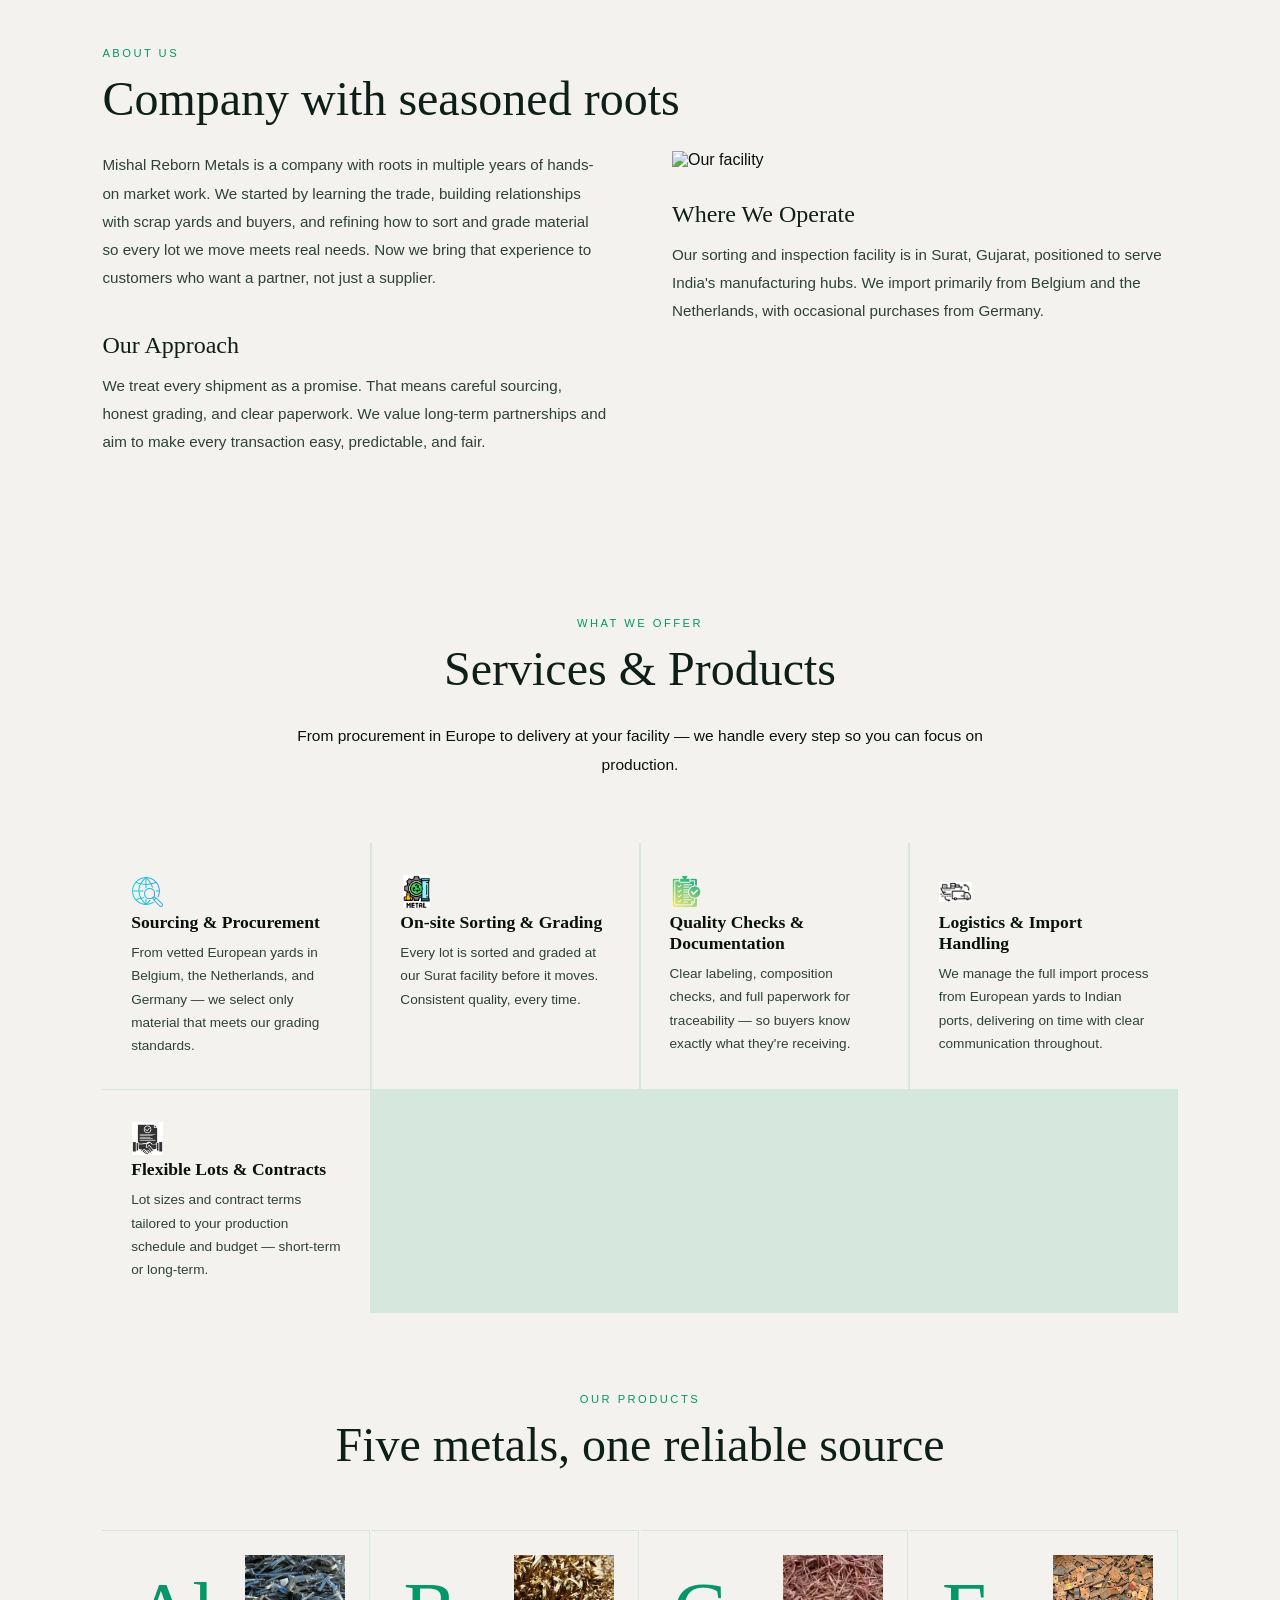
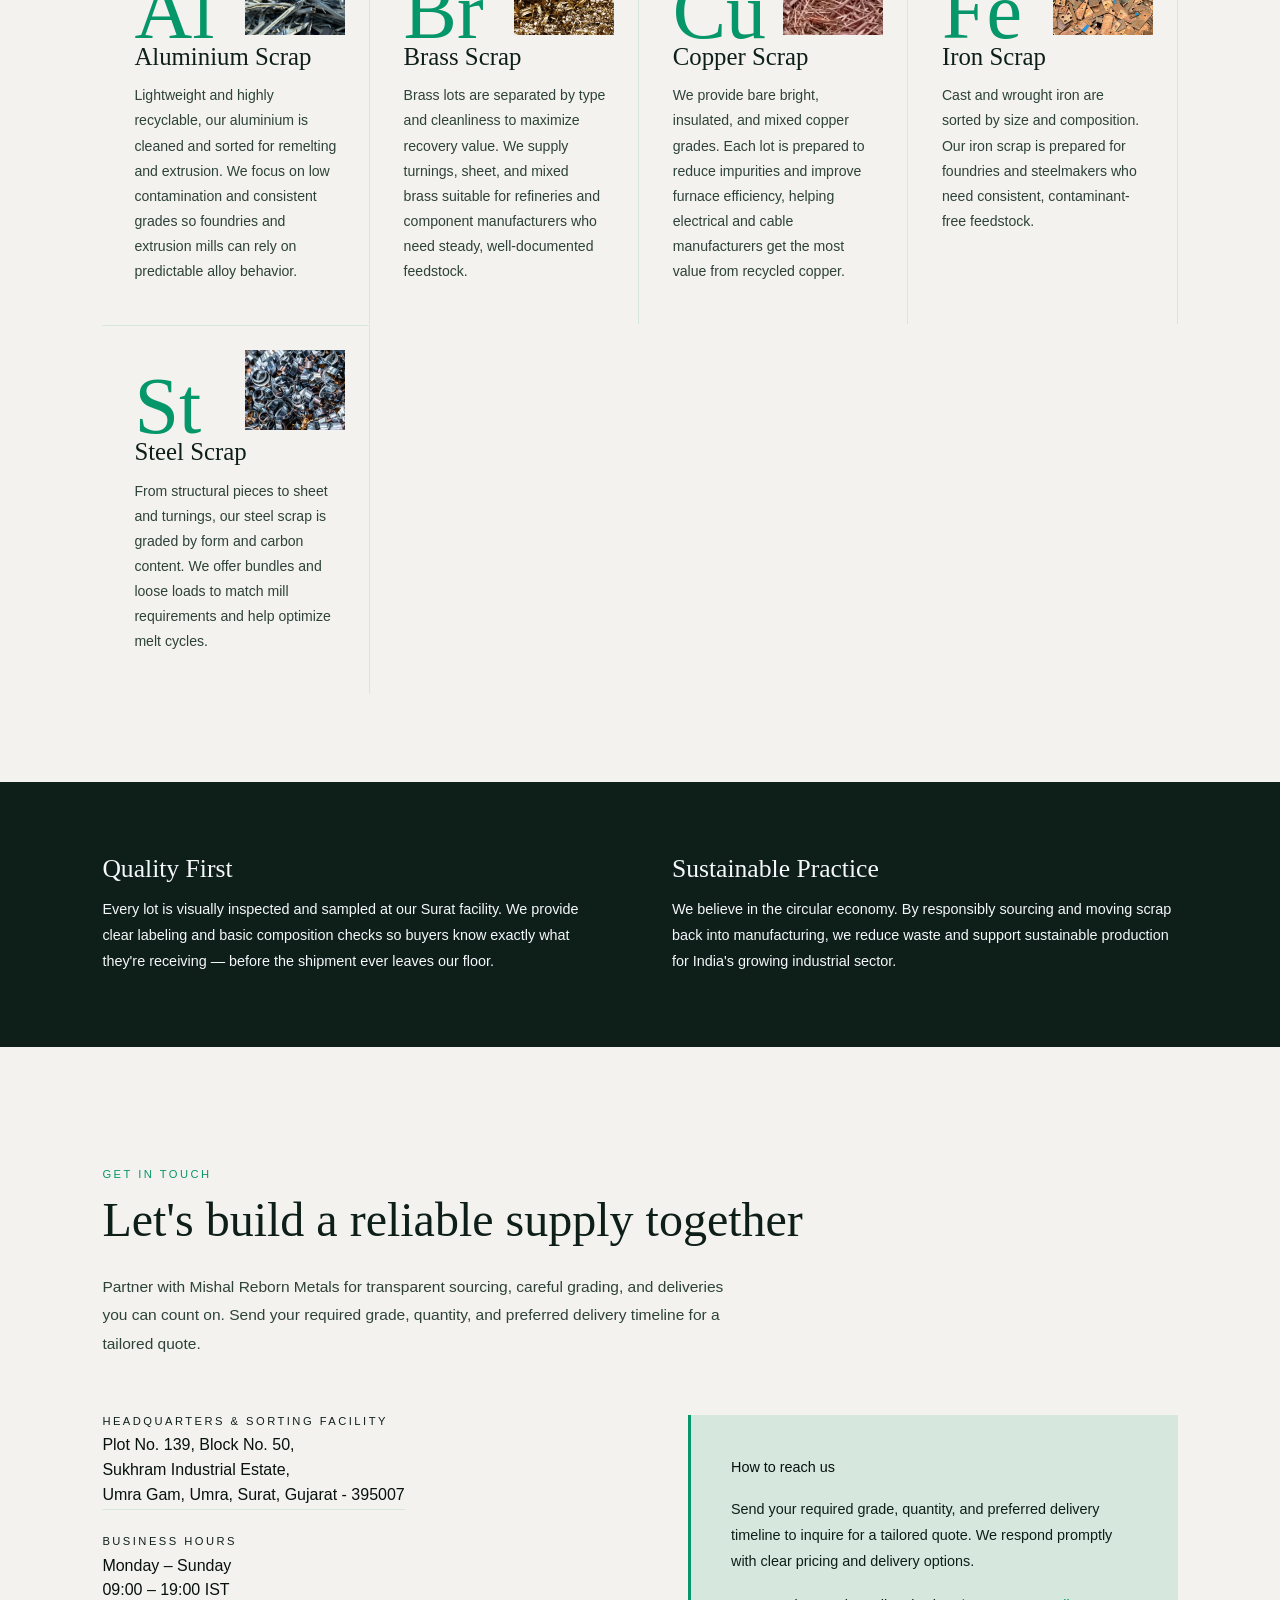
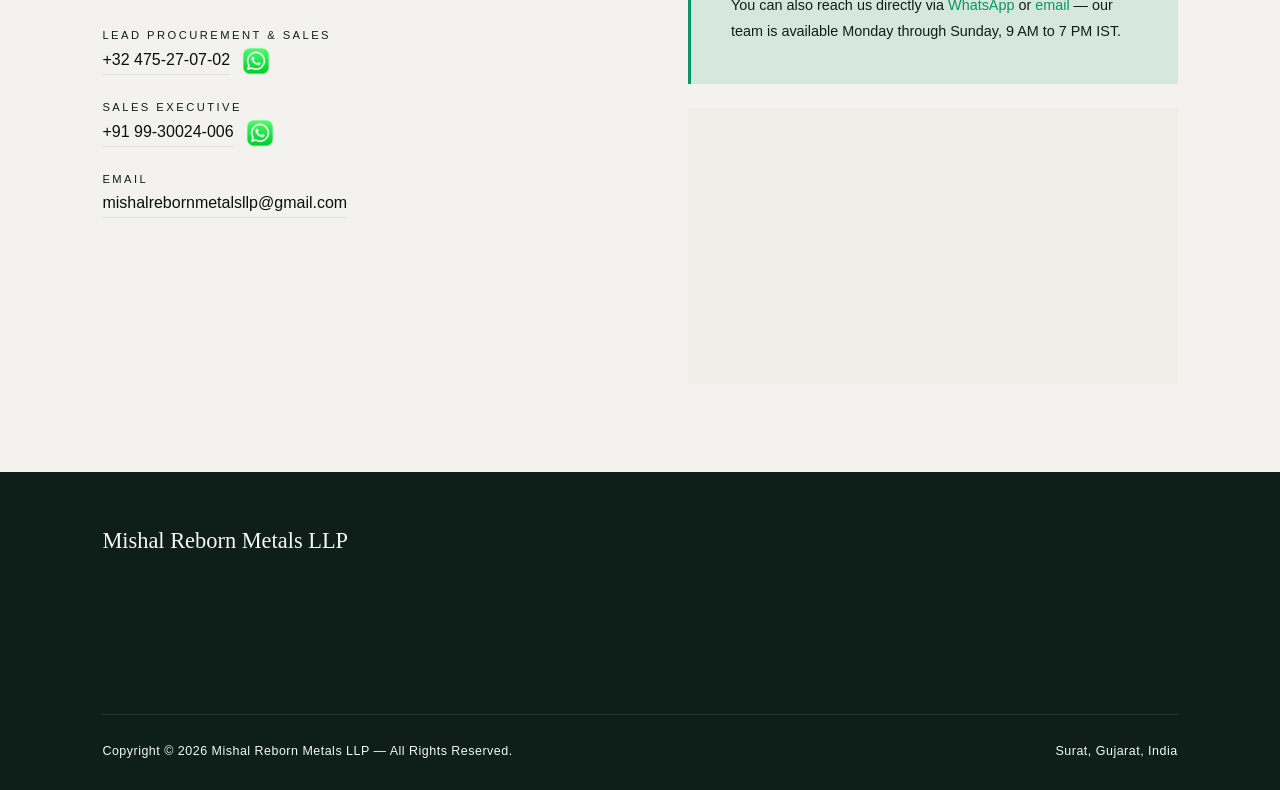
==== commit 38bc0641: "Update index.html" ====
--- a/index.html
+++ b/index.html
@@ -74,7 +74,7 @@
         </div>
       </div>
       <div>
-        <img src="mrm/static/images/wp4.JPG" style="width:100%;height:420px;object-fit:cover;" alt="Our facility" />
+        <img src="static/images/wp4.JPG" style="width:100%;height:420px;object-fit:cover;" alt="Our facility" />
         <div class="about-block" style="margin-top:2rem;">
           <h3>Where We Operate</h3>
           <p>Our sorting and inspection facility is in Surat, Gujarat, positioned to serve India's manufacturing hubs. We import primarily from Belgium and the Netherlands, with occasional purchases from Germany.</p>
--- a/static/main_styles.css
+++ b/static/main_styles.css
@@ -145,7 +145,7 @@
 }
 .hero-bg {
   position: absolute; inset: 0;
-  background: url('/static/images/wp1.jpeg') center center / cover no-repeat;
+  background: url('static/images/wp1.jpeg') center center / cover no-repeat;
   transform: scale(1.04);
   opacity: 1;
   animation: zoomOut 12s ease forwards;
@@ -279,7 +279,7 @@
 
 .split { display: grid; grid-template-columns: 1fr 1fr; }
 .split-img {
-  background: url('/static/images/wp3.JPG') center/cover no-repeat;
+  background: url('static/images/wp3.JPG') center/cover no-repeat;
   min-height: 460px;
 }
 .split-content { padding: 5rem 6%; display: flex; flex-direction: column; justify-content: center; }
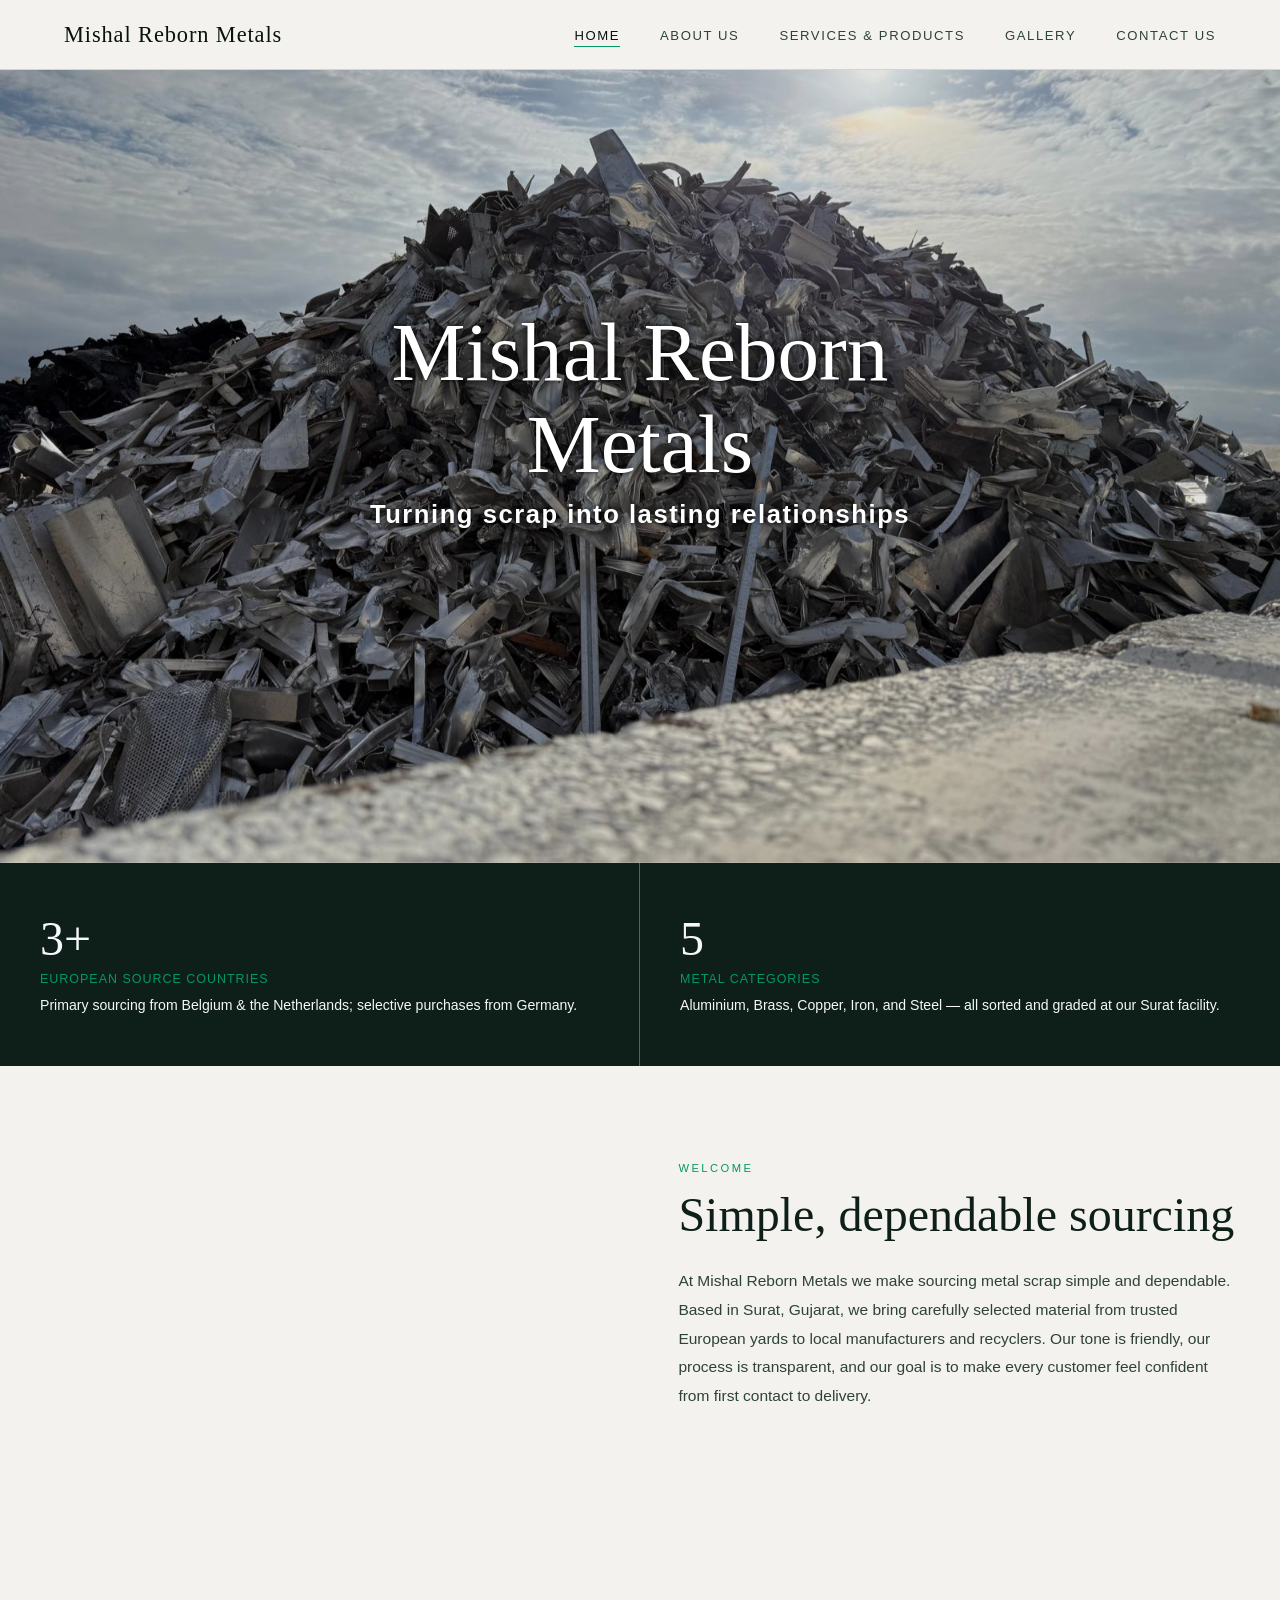
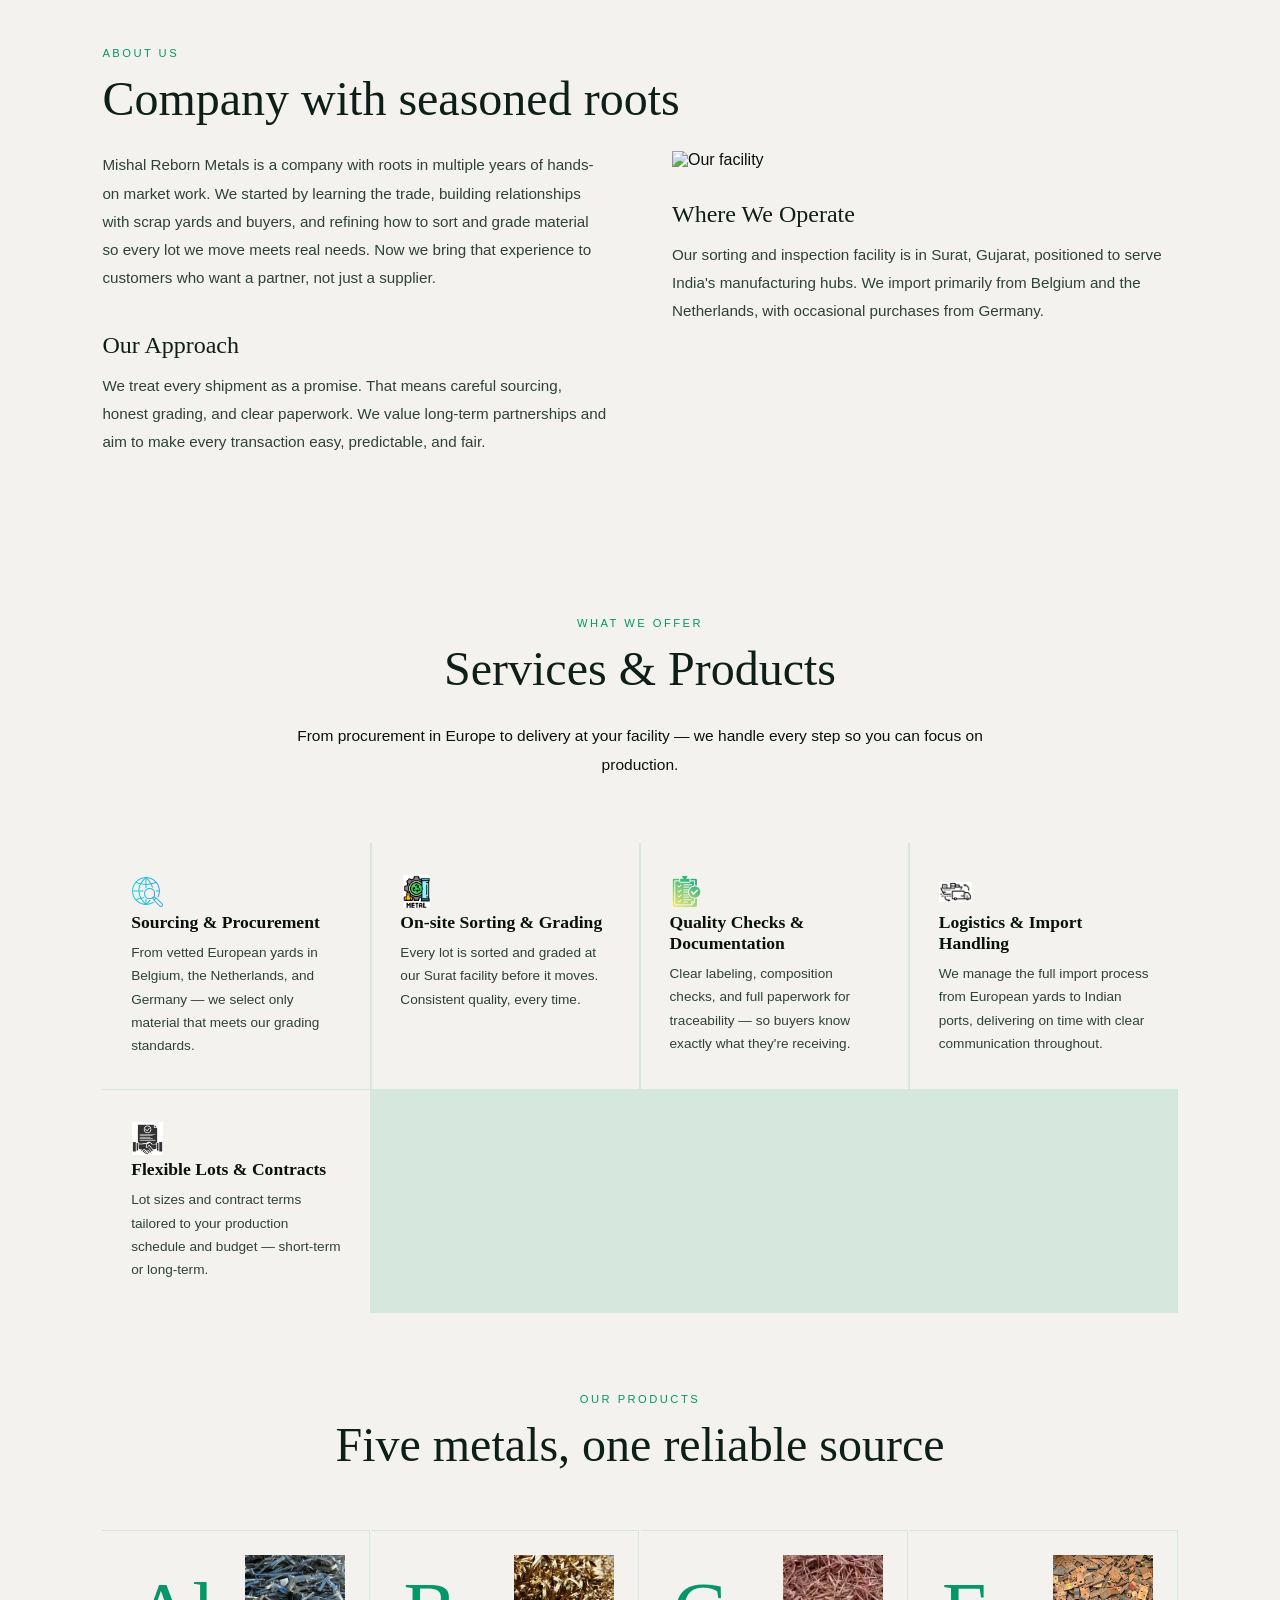
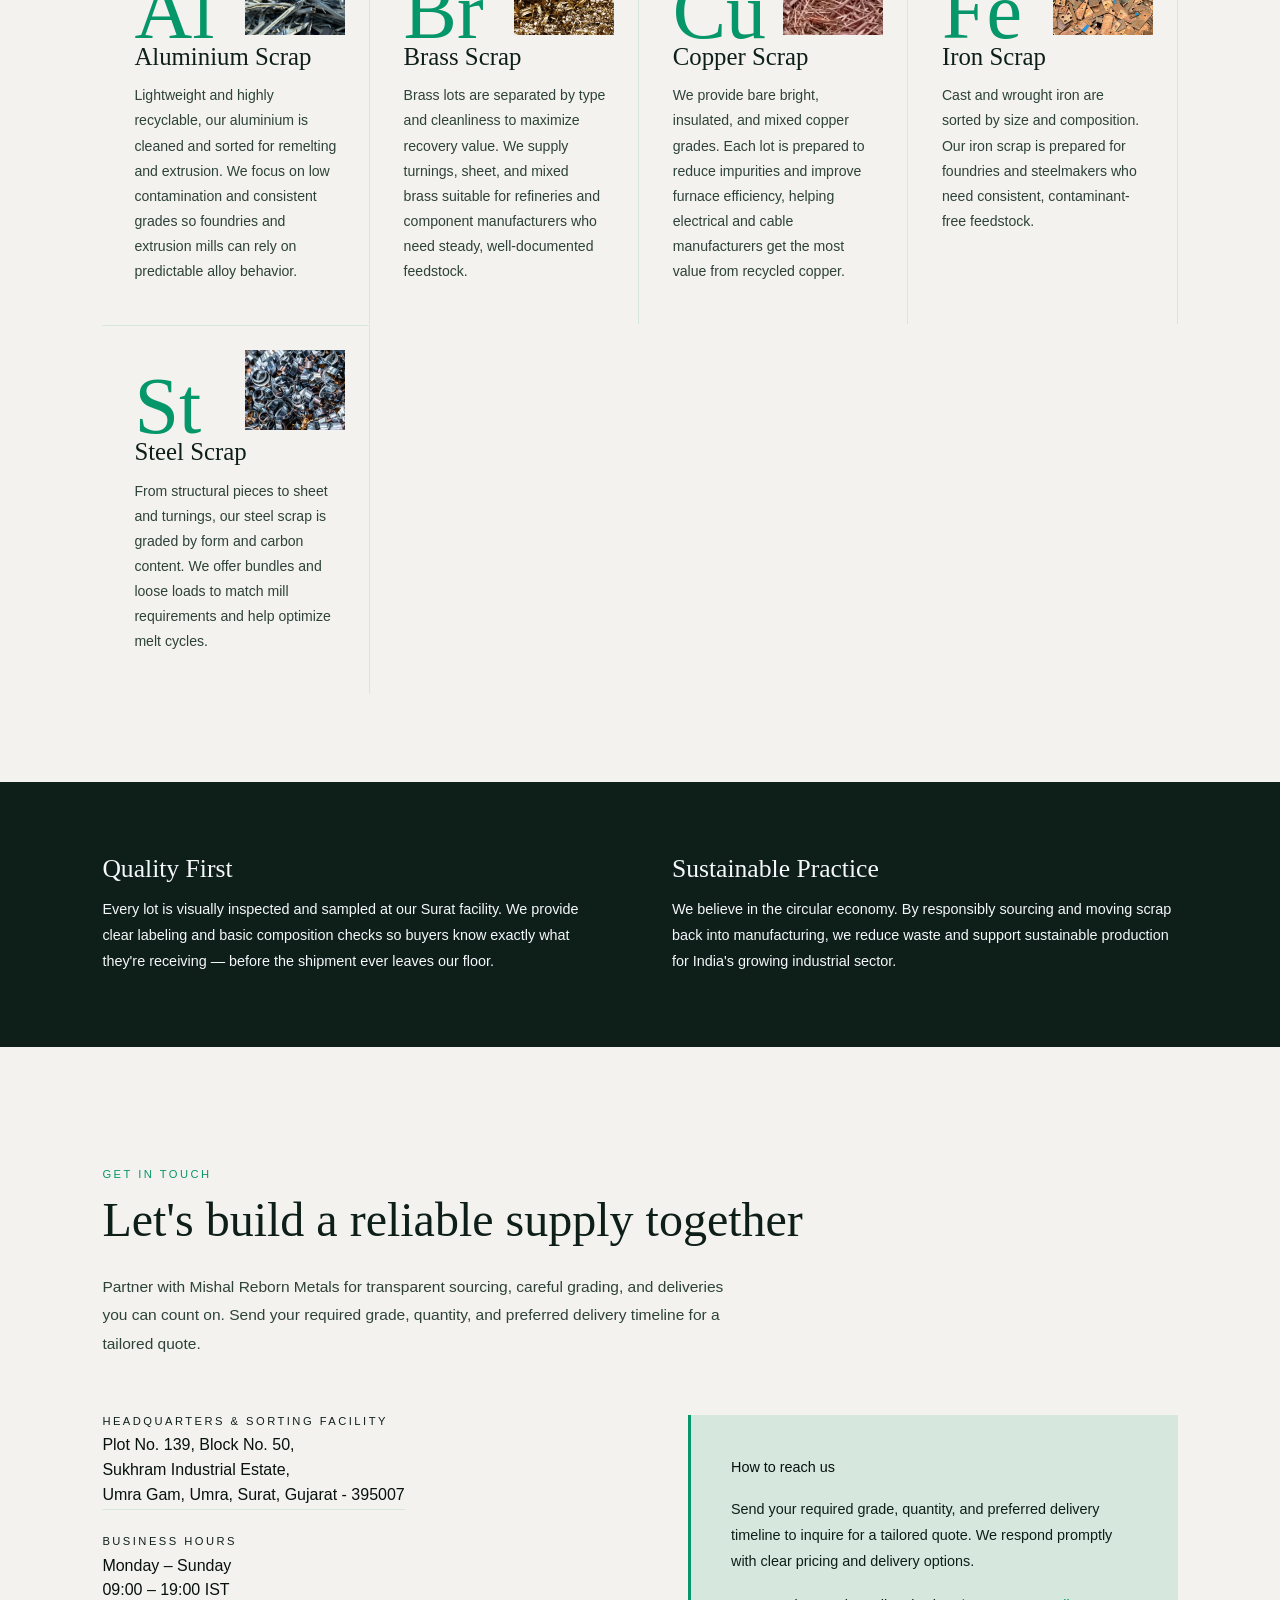
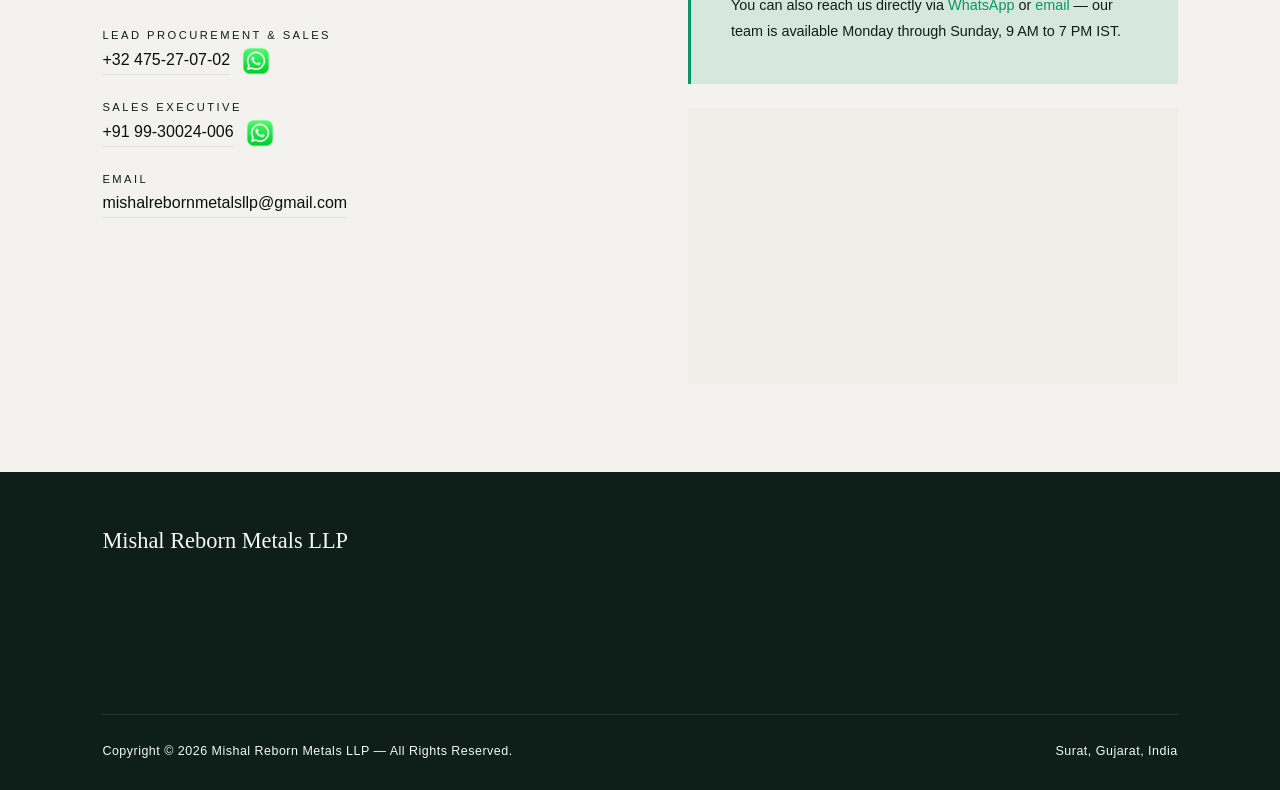
==== commit 238ddb0f: "Update index.html" ====
--- a/static/main_styles.css
+++ b/static/main_styles.css
@@ -145,7 +145,7 @@
 }
 .hero-bg {
   position: absolute; inset: 0;
-  background: url('static/images/wp1.jpeg') center center / cover no-repeat;
+  background: url('/static/images/wp1.jpeg') center center / cover no-repeat;
   transform: scale(1.04);
   opacity: 1;
   animation: zoomOut 12s ease forwards;
@@ -279,7 +279,7 @@
 
 .split { display: grid; grid-template-columns: 1fr 1fr; }
 .split-img {
-  background: url('static/images/wp3.JPG') center/cover no-repeat;
+  background: url('/static/images/wp3.JPG') center/cover no-repeat;
   min-height: 460px;
 }
 .split-content { padding: 5rem 6%; display: flex; flex-direction: column; justify-content: center; }
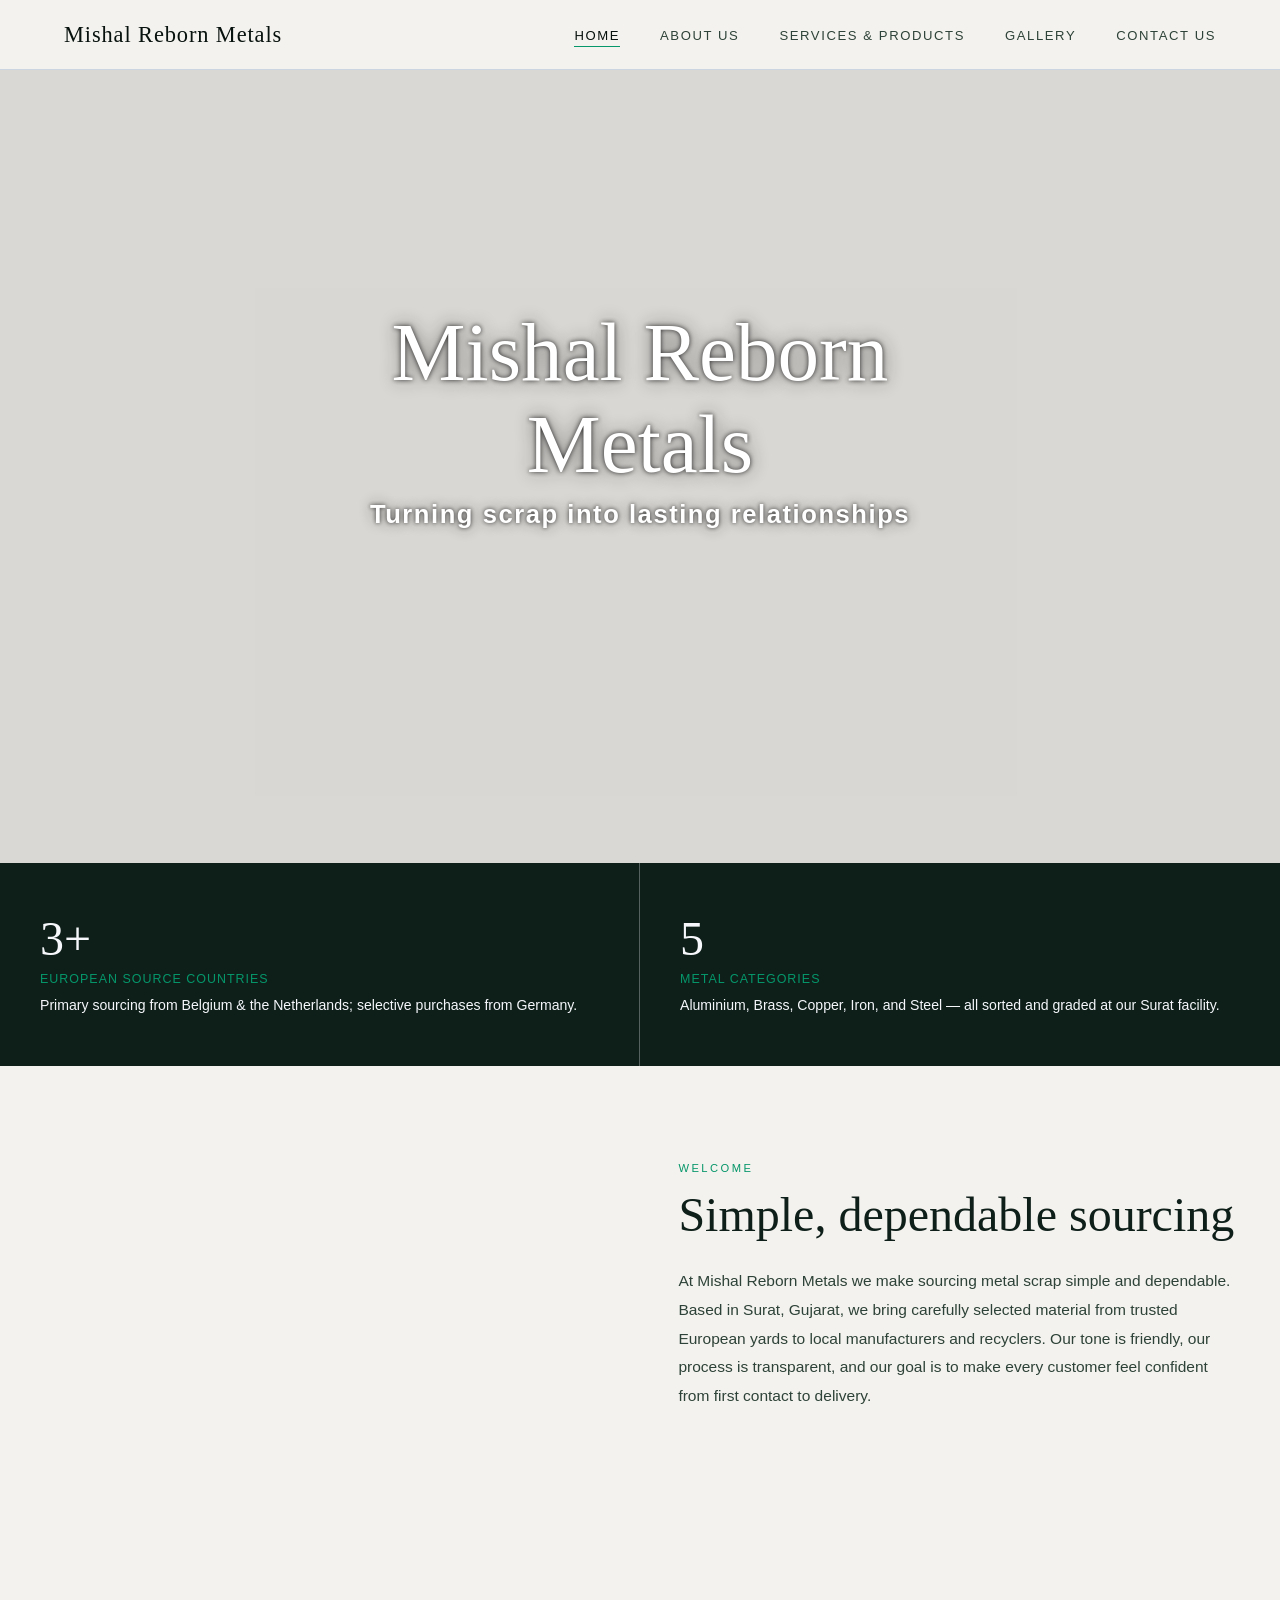
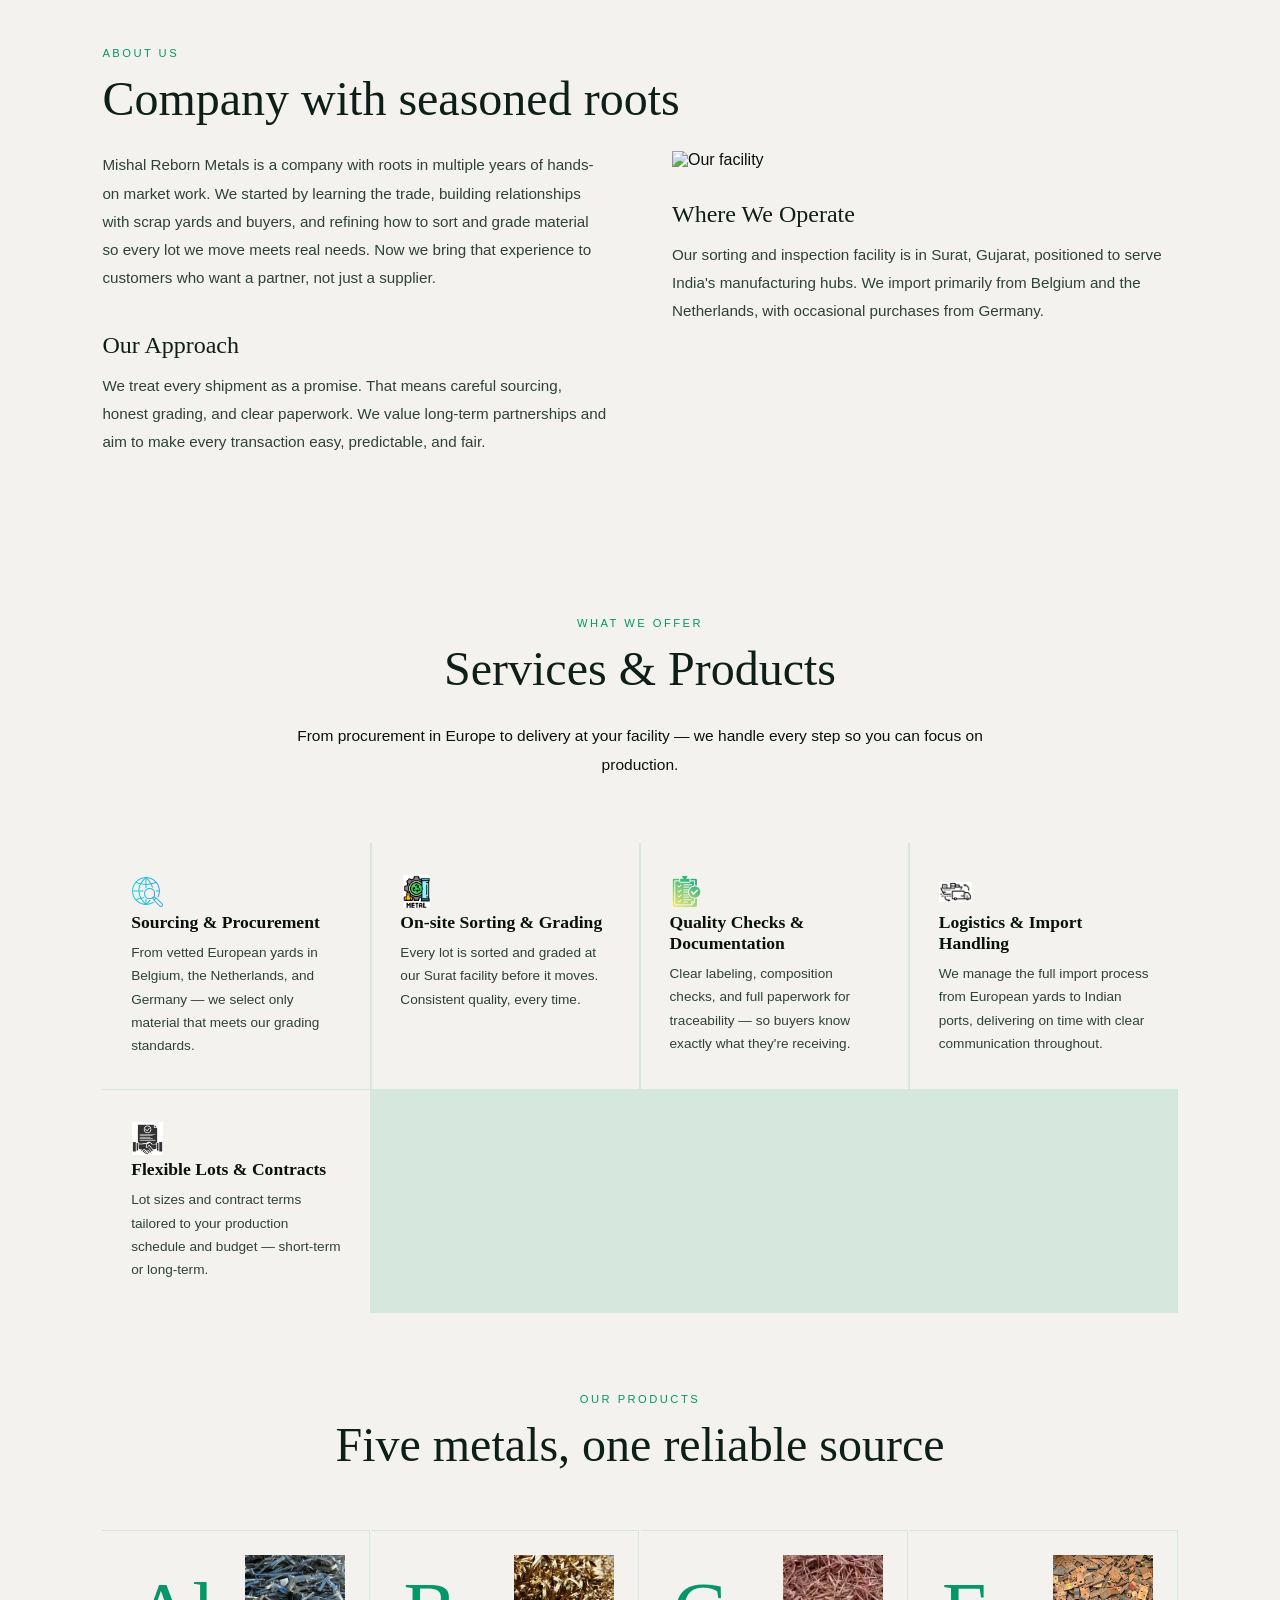
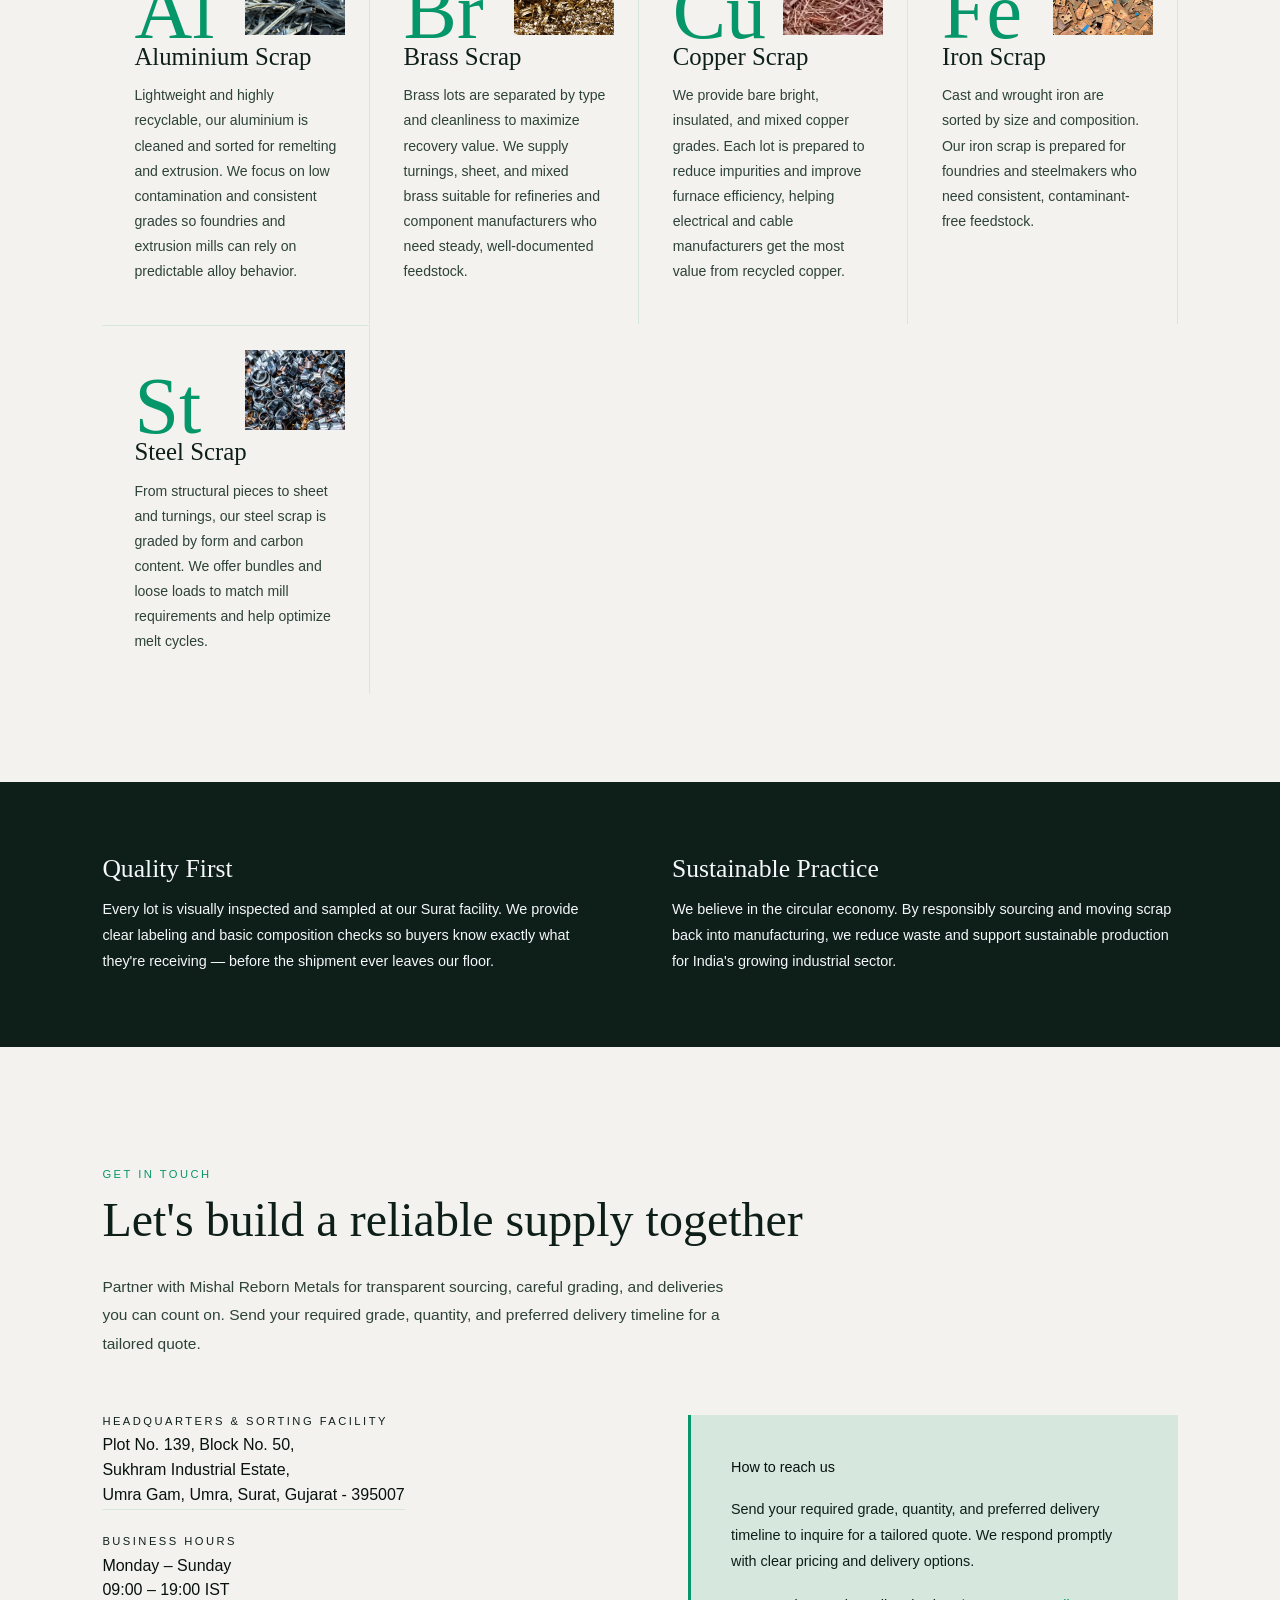
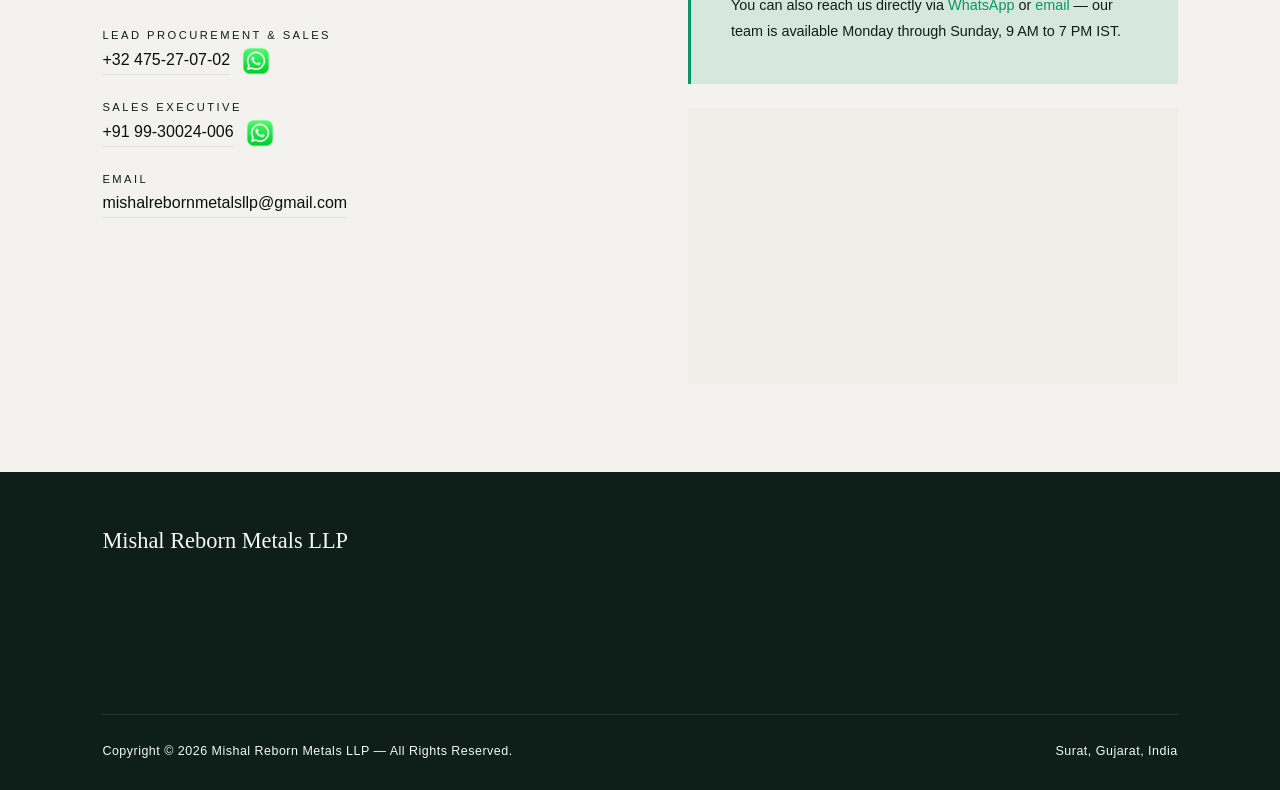
==== commit 3981be6a: "Update index.html" ====
--- a/index.html
+++ b/index.html
@@ -74,7 +74,7 @@
         </div>
       </div>
       <div>
-        <img src="static/images/wp4.JPG" style="width:100%;height:420px;object-fit:cover;" alt="Our facility" />
+        <img src="static/images/wp4.JPG" style="width:100%;height:420px;object-fit:cover;" loading="lazy" alt="Our facility" />
         <div class="about-block" style="margin-top:2rem;">
           <h3>Where We Operate</h3>
           <p>Our sorting and inspection facility is in Surat, Gujarat, positioned to serve India's manufacturing hubs. We import primarily from Belgium and the Netherlands, with occasional purchases from Germany.</p>
--- a/static/main_styles.css
+++ b/static/main_styles.css
@@ -145,7 +145,7 @@
 }
 .hero-bg {
   position: absolute; inset: 0;
-  background: url('/static/images/wp1.jpeg') center center / cover no-repeat;
+  background: url('https://github.com/sanaygodhani/mrm/blob/main/static/images/wp1.jpeg') center center / cover no-repeat;
   transform: scale(1.04);
   opacity: 1;
   animation: zoomOut 12s ease forwards;
@@ -279,7 +279,7 @@
 
 .split { display: grid; grid-template-columns: 1fr 1fr; }
 .split-img {
-  background: url('/static/images/wp3.JPG') center/cover no-repeat;
+  background: url('https://github.com/sanaygodhani/mrm/blob/main/static/images/wp3.JPG') center/cover no-repeat;
   min-height: 460px;
 }
 .split-content { padding: 5rem 6%; display: flex; flex-direction: column; justify-content: center; }
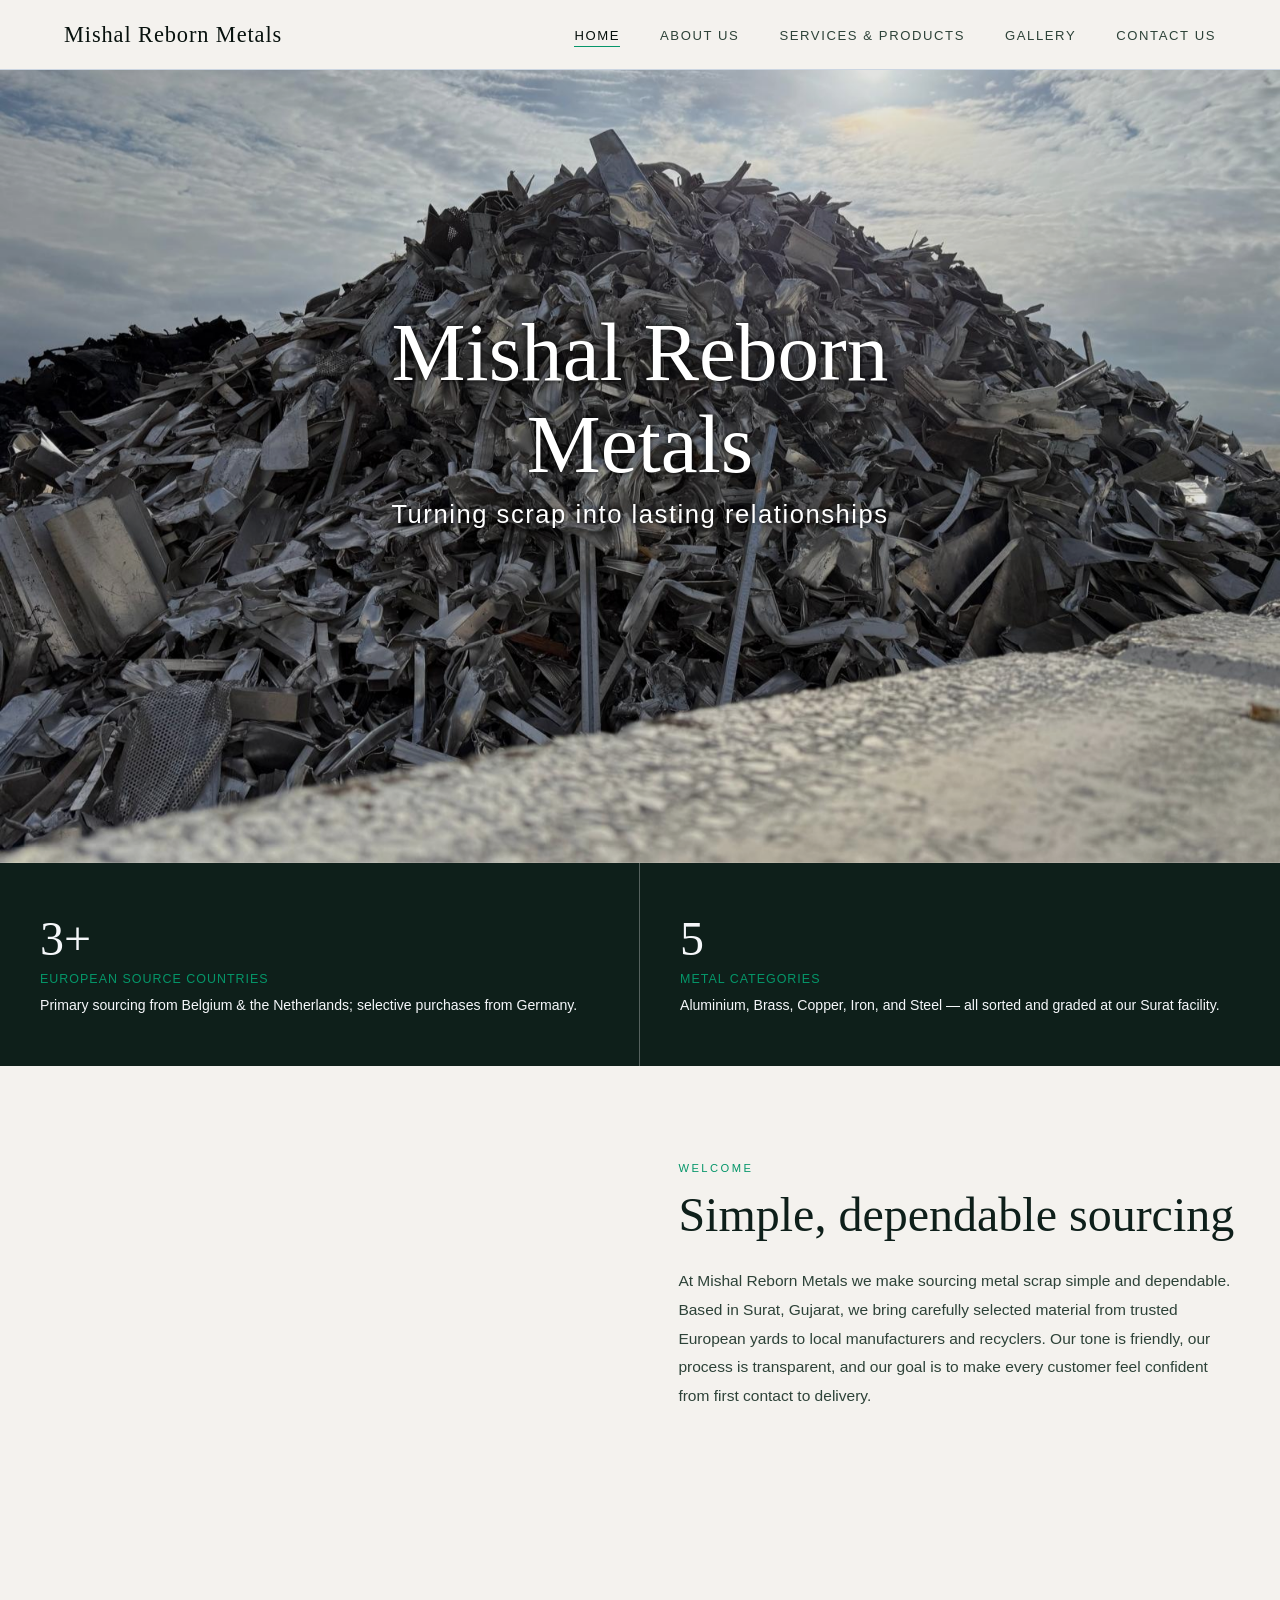
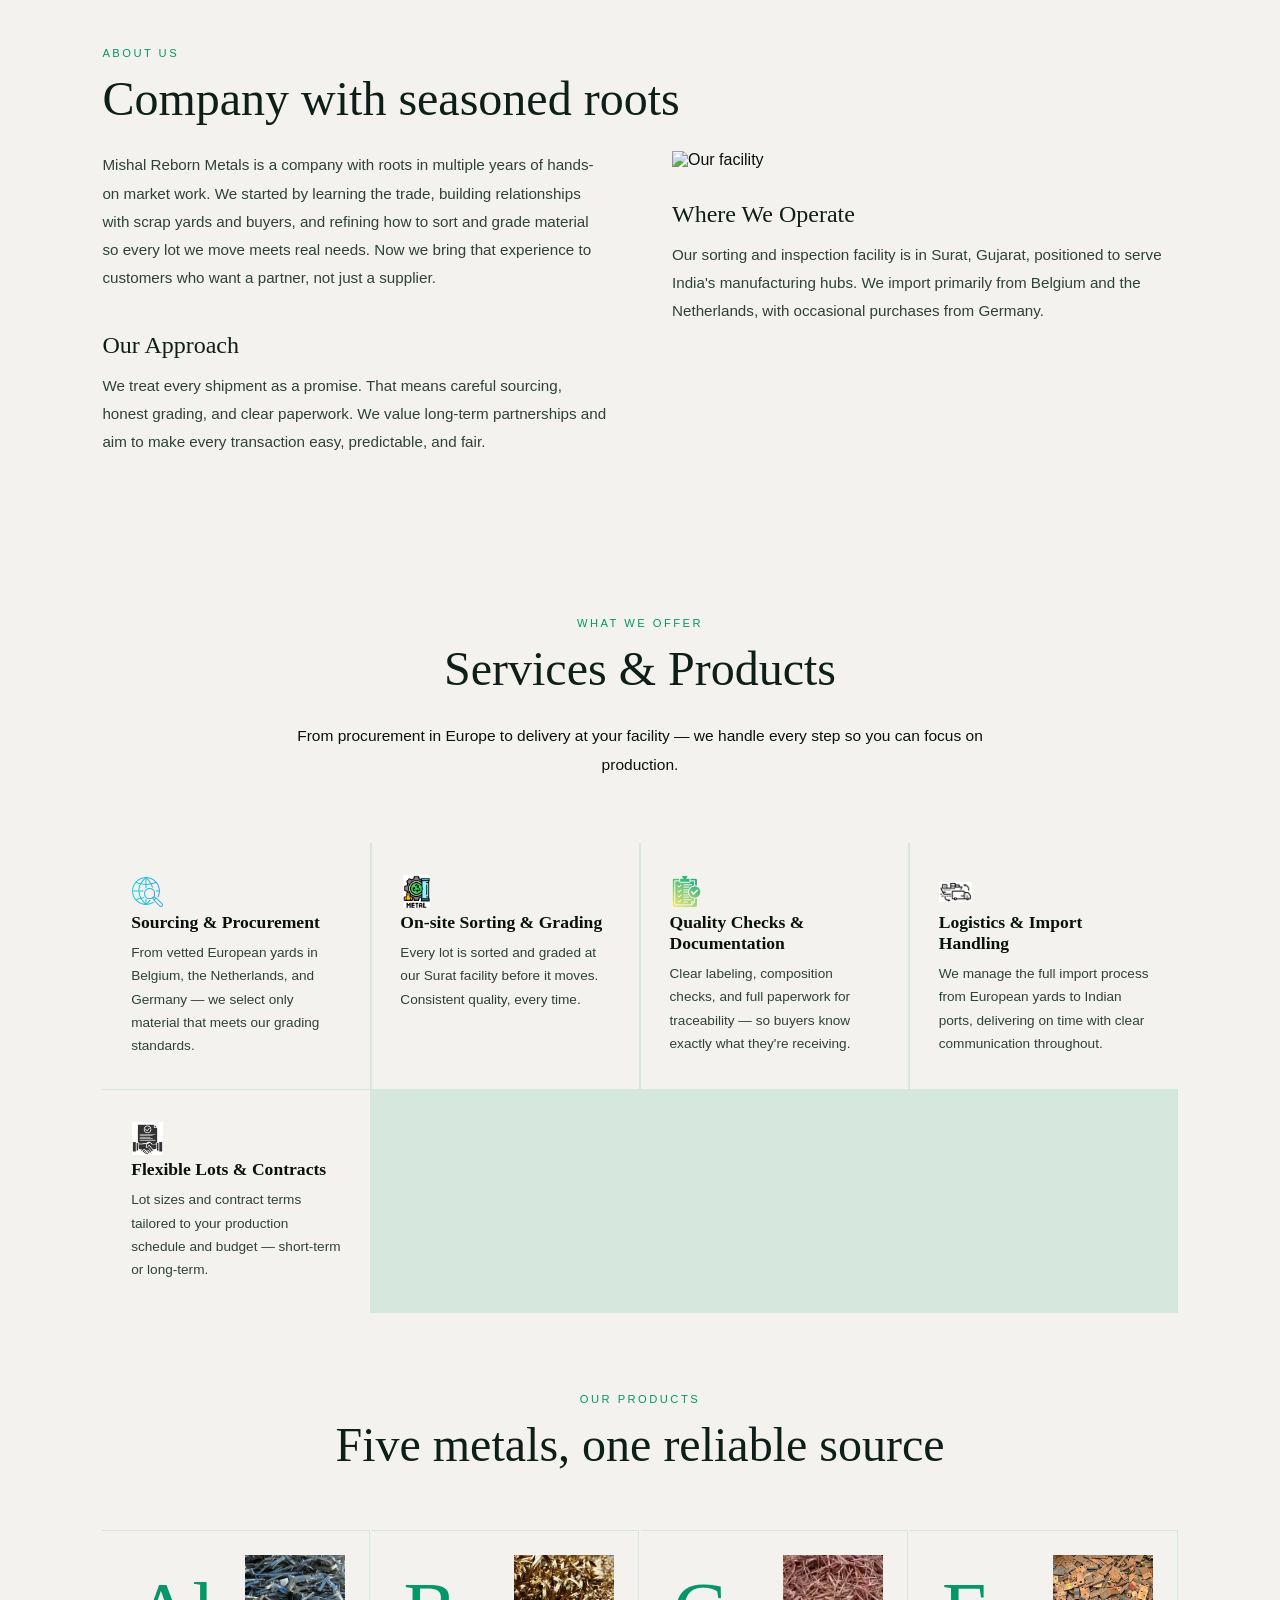
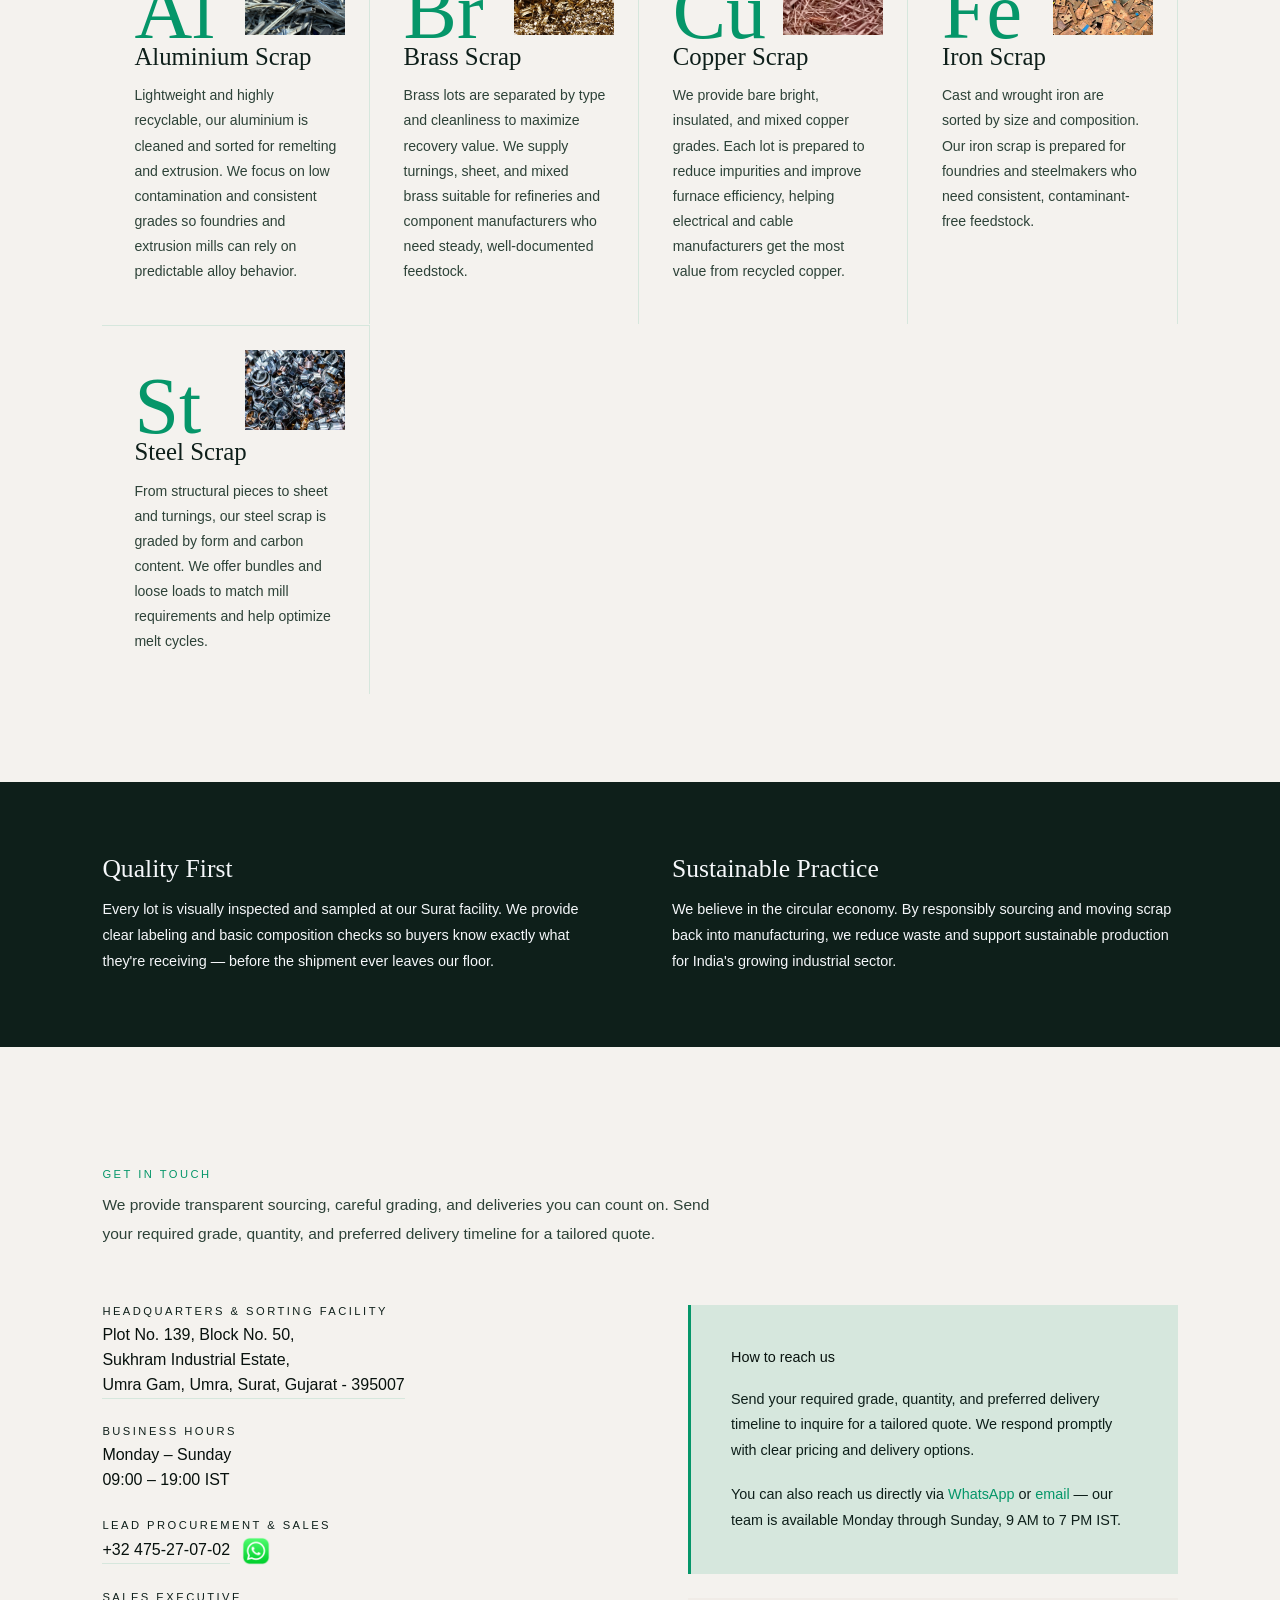
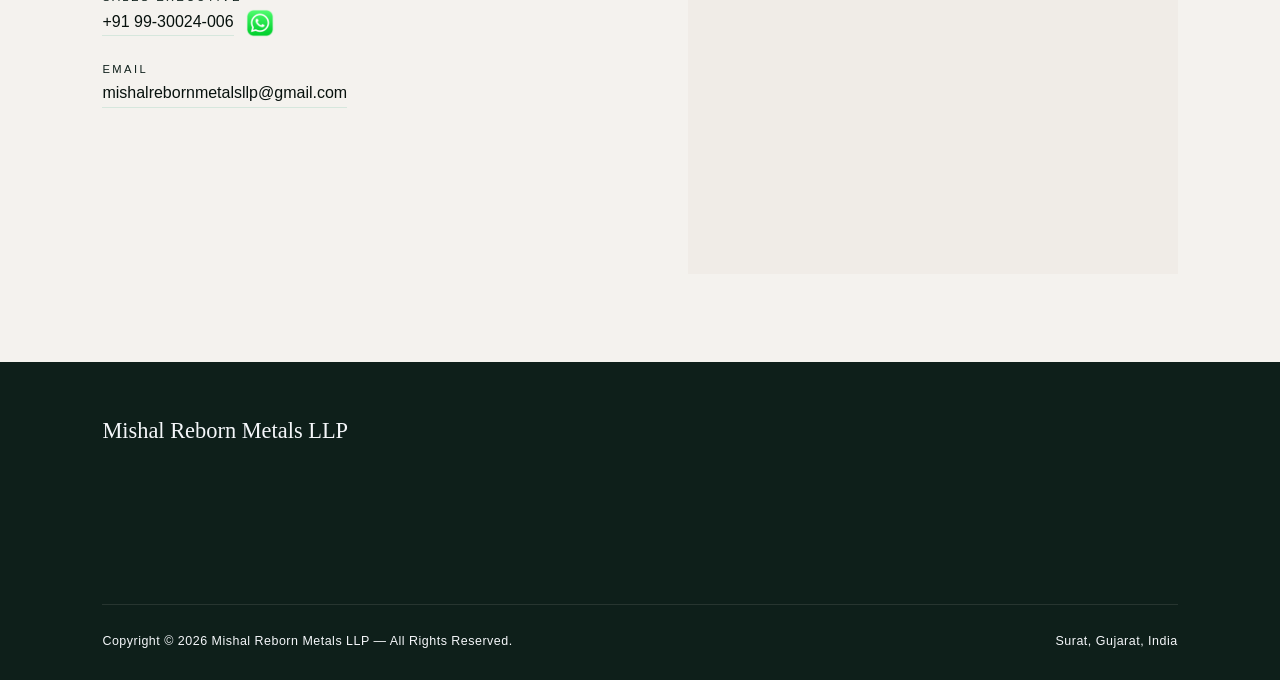
==== commit e19de961: "Update index.html" ====
--- a/index.html
+++ b/index.html
@@ -4,6 +4,9 @@
   <meta charset="UTF-8" />
   <meta name="viewport" content="width=device-width, initial-scale=1.0" />
   <title>Mishal Reborn Metals LLP</title>
+  <link rel="preconnect" href="https://fonts.googleapis.com">
+  <link rel="preconnect" href="https://fonts.gstatic.com" crossorigin>
+  <link href="https://fonts.googleapis.com/css2?family=Inter:wght@300;400;500;600&family=Montserrat:wght@300;400;500;600;700&display=swap" rel="stylesheet">
   <link href="static/main_styles.css" rel="stylesheet" />
 </head>
 <body>
@@ -30,7 +33,7 @@
     <div class="hero-overlay"></div>
     <div class="hero-content">
       <h1 class="hero-title">Mishal Reborn<br>Metals</h1>
-      <p class="hero-slogan"><strong>Turning scrap into lasting relationships</strong></p>
+      <p class="hero-slogan">Turning scrap into lasting relationships</p>
       <div class="hero-cta">
       </div>
     </div>
@@ -74,7 +77,7 @@
         </div>
       </div>
       <div>
-        <img src="static/images/wp4.JPG" style="width:100%;height:420px;object-fit:cover;" loading="lazy" alt="Our facility" />
+        <img src="static/images/wp4.JPG" style="width:100%;height:420px;object-fit:cover;" alt="Our facility" />
         <div class="about-block" style="margin-top:2rem;">
           <h3>Where We Operate</h3>
           <p>Our sorting and inspection facility is in Surat, Gujarat, positioned to serve India's manufacturing hubs. We import primarily from Belgium and the Netherlands, with occasional purchases from Germany.</p>
@@ -171,8 +174,8 @@
 <section id="contact">
   <div class="section">
     <p class="section-label">Get in Touch</p>
-    <h2 class="section-title">Let's build a reliable supply together</h2>
-    <p class="section-body" style="margin-bottom:3.5rem;">Partner with Mishal Reborn Metals for transparent sourcing, careful grading, and deliveries you can count on. Send your required grade, quantity, and preferred delivery timeline for a tailored quote.</p>
+    <!-- <h2 class="section-title">Partner with us</h2> -->
+    <p class="section-body" style="margin-bottom:3.5rem;">We provide transparent sourcing, careful grading, and deliveries you can count on. Send your required grade, quantity, and preferred delivery timeline for a tailored quote.</p>
 
     <div class="contact-grid">
       <div>
@@ -265,10 +268,37 @@
 
   sections.forEach(s => observer.observe(s));
 
-  /* ── Sticky nav shadow ── */
+  /* ── Sticky nav scroll state & hide on scroll down, show on scroll up ── */
+  let lastScrollTop = 0;
+  const navbar = document.getElementById('navbar');
+  let isScrolled = false;
+  let isHidden = false;
+
   window.addEventListener('scroll', () => {
-    document.getElementById('navbar').classList.toggle('scrolled', window.scrollY > 10);
-  });
+    const scrollTop = window.pageYOffset || document.documentElement.scrollTop;
+    
+    // Toggle scrolled state smoothly
+    const shouldScroll = scrollTop > 10;
+    if (shouldScroll !== isScrolled) {
+      isScrolled = shouldScroll;
+      navbar.classList.toggle('scrolled', isScrolled);
+    }
+    
+    // Toggle hidden state smoothly depending on scroll direction
+    if (scrollTop > 80) {
+      const shouldHide = scrollTop > lastScrollTop;
+      if (shouldHide !== isHidden) {
+        isHidden = shouldHide;
+        navbar.classList.toggle('nav-hidden', isHidden);
+      }
+    } else {
+      if (isHidden) {
+        isHidden = false;
+        navbar.classList.remove('nav-hidden');
+      }
+    }
+    lastScrollTop = scrollTop <= 0 ? 0 : scrollTop;
+  }, { passive: true });
 
   /* ── Mobile nav toggle ── */
   function toggleNav() {
--- a/static/main_styles.css
+++ b/static/main_styles.css
@@ -145,7 +145,7 @@
 }
 .hero-bg {
   position: absolute; inset: 0;
-  background: url('https://github.com/sanaygodhani/mrm/blob/main/static/images/wp1.jpeg') center center / cover no-repeat;
+  background: url('images/wp1.jpeg') center center / cover no-repeat;
   transform: scale(1.04);
   opacity: 1;
   animation: zoomOut 12s ease forwards;
@@ -279,7 +279,7 @@
 
 .split { display: grid; grid-template-columns: 1fr 1fr; }
 .split-img {
-  background: url('https://github.com/sanaygodhani/mrm/blob/main/static/images/wp3.JPG') center/cover no-repeat;
+  background: url('images/wp3.JPG') center/cover no-repeat;
   min-height: 460px;
 }
 .split-content { padding: 5rem 6%; display: flex; flex-direction: column; justify-content: center; }
